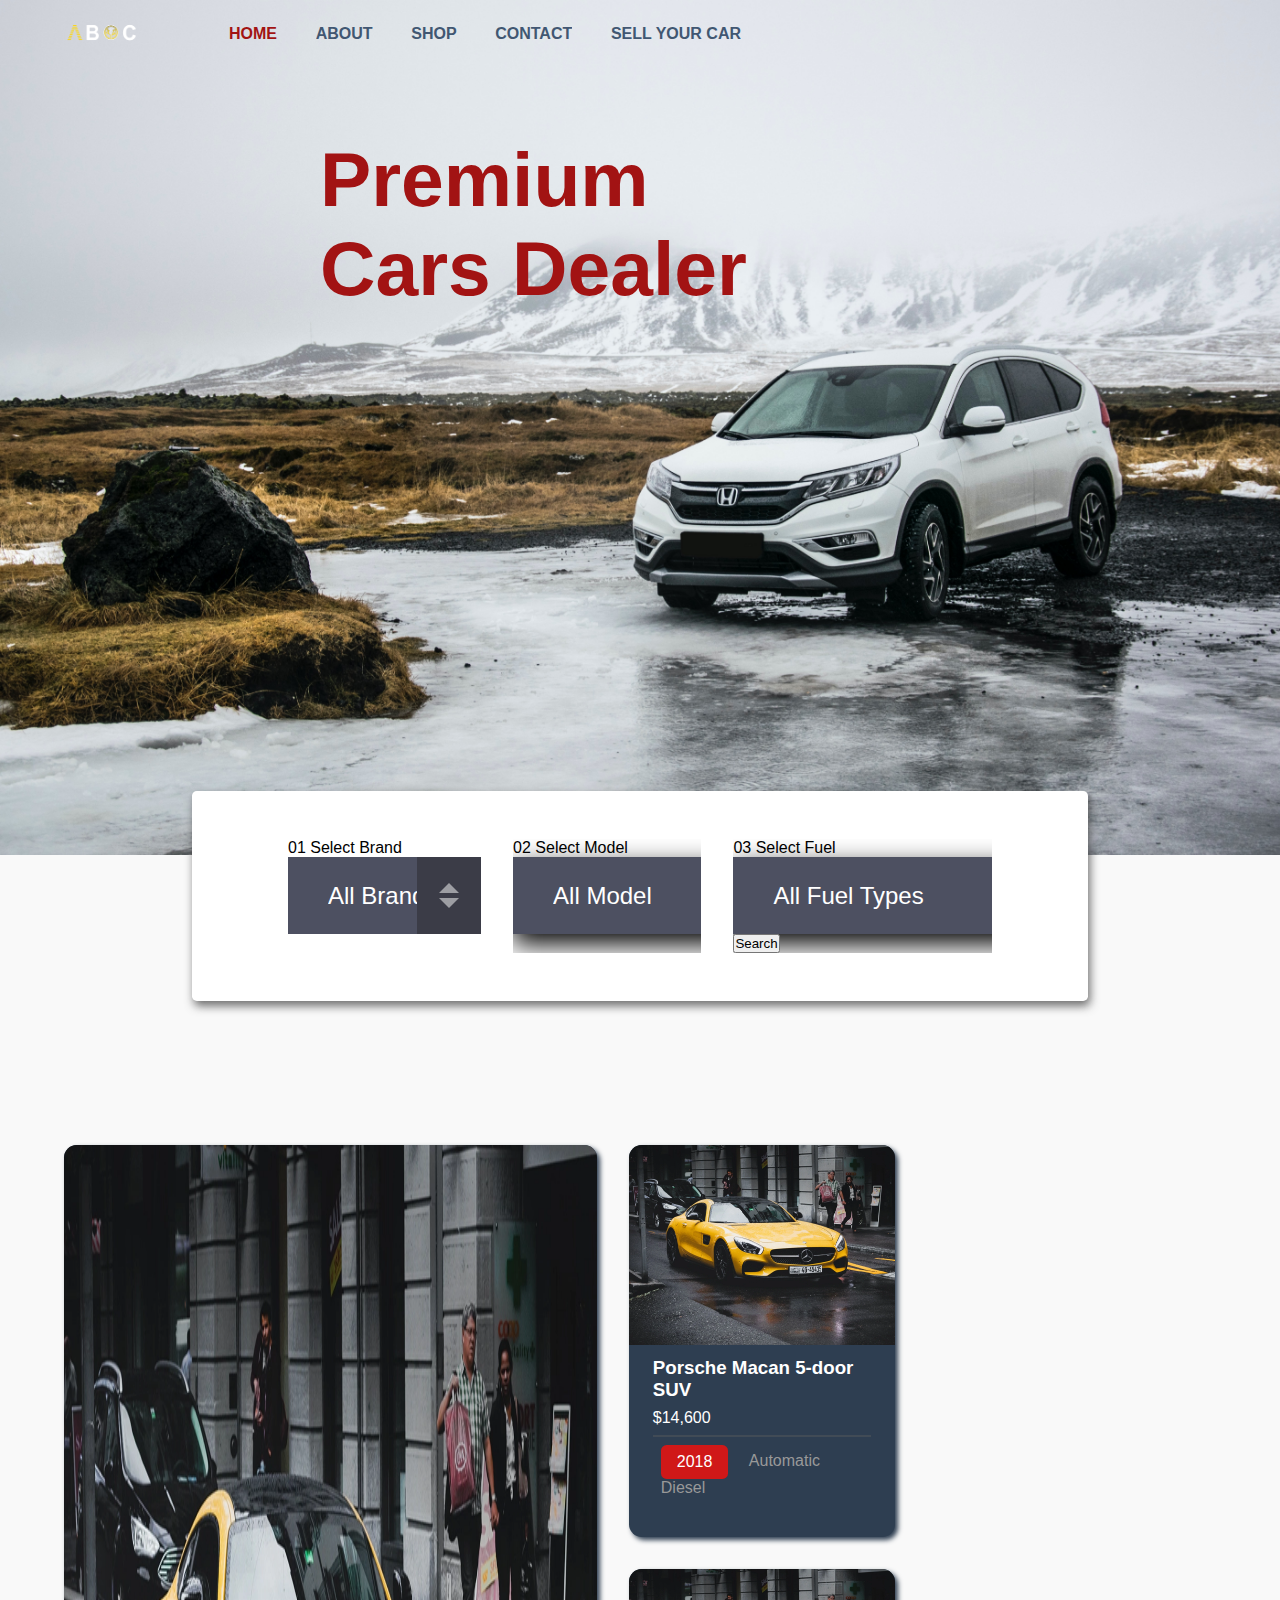
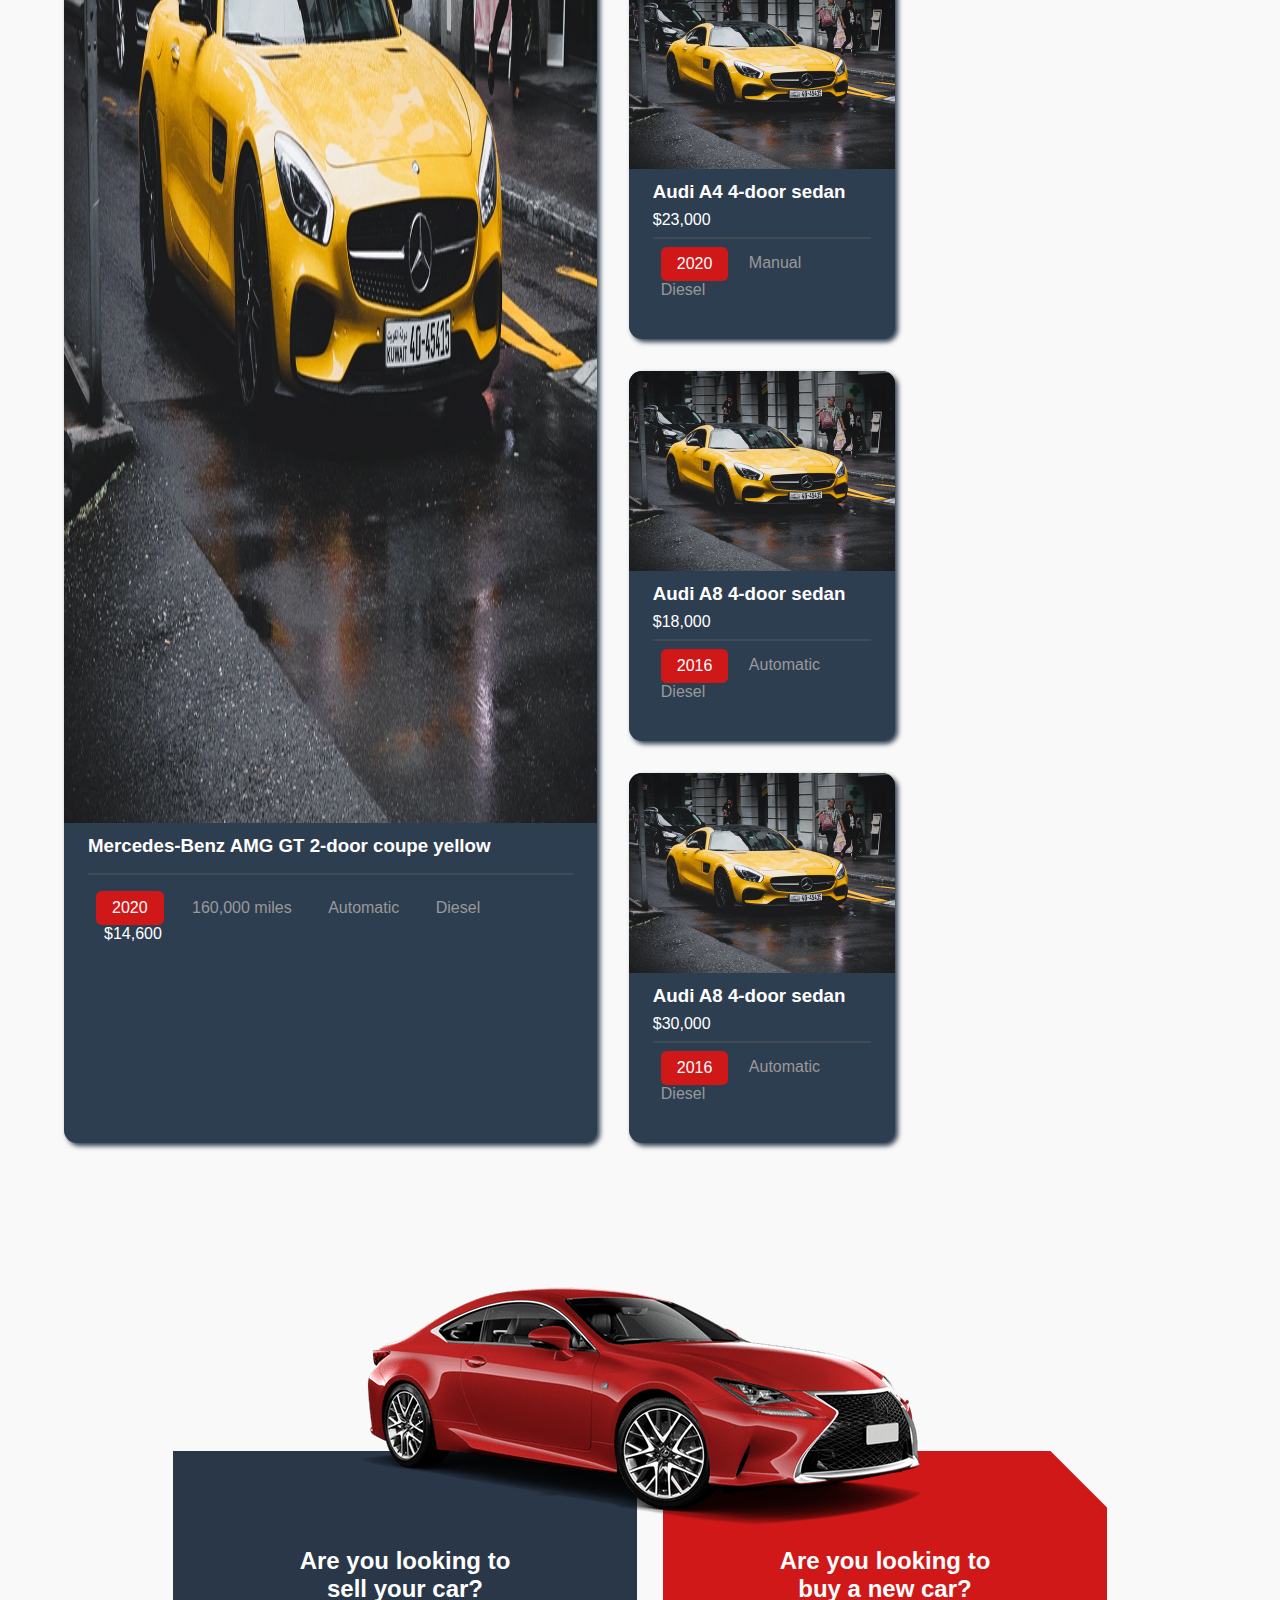
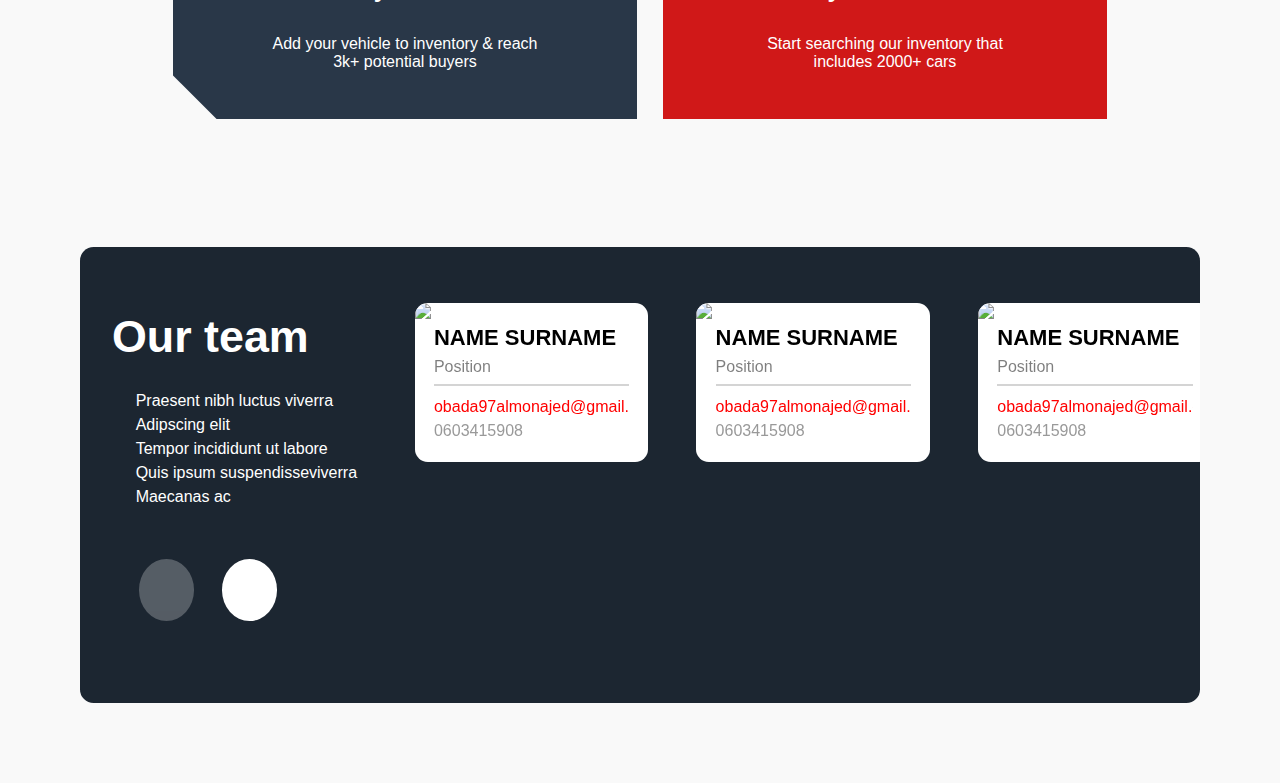
==== index.html @ b8ebd822 "Najbolji sam" ====
<!DOCTYPE html>
<html lang="en">
  <head>
    <meta charset="UTF-8" />
    <meta http-equiv="X-UA-Compatible" content="IE=edge" />
    <meta name="viewport" content="width=device-width, initial-scale=1.0" />
    <title>Car Shop</title>
    <link
      rel="shortcut icon"
      href="./assets/images/logo.ico"
      type="image/x-icon"
    />

    <link rel="stylesheet" href="./assets/css/main.css" />
    <link href="./assets/css/glider.min.css" rel="stylesheet" type="text/css" />
  </head>
  <body>
    <div class="navbar-include"></div>

    <section class="hero">
      <h1>
        Premium <br />
        Cars Dealer
      </h1>
    </section>

    <section class="buy-options">
      <div class="row">
        <div class="brand-selection">
          <p><span>01</span> Select Brand</p>
          <div class="juhu">
          <select>
            <option>All Brand</option>
            <option>BMW</option>
            <option>Mercedes</option>
            <option>Audi</option>
          </select>
          <span class="custom-arrow"></span>
        </div>
        </div>


        <div class="brand-selection">
          <p><span>02</span> Select Model</p>
          <select>
            <option>All Model</option>
            <option>Model1</option>
            <option>Model2</option>
            <option>Model3</option>
          </select>
        </div>
        <div class="brand-selection">
          <p><span>03</span> Select Fuel</p>
          <select>
            <option>All Fuel Types</option>
            <option>Petrol</option>
            <option>Diesel</option>
            <option>Electric</option>
            <option>Hybrid</option>
          </select>
          <button class="btn btn-primary">Search</button>
        </div>
      </div>
    </section>

    <section class="featured-cars">
      <div class="car-1">
        <img src="./assets/images/car-1.webp" alt="Car-1" />
        <div class="car-info">
          <h3>Mercedes-Benz AMG GT 2-door coupe yellow</h3>
          <hr />
          <div class="tags">
            <span class="year"> 2020 </span>
            <span class="mileage">160,000 miles</span>
            <span class="gearbox">Automatic</span>
            <span class="fuel">Diesel</span>
            <span class="price">$14,600</span>
          </div>
        </div>
      </div>

      <div class="col-2">
        <div class="car-2 car-box">
          <img src="./assets/images/car-1.webp" alt="Car-1" />
          <div class="car-info">
            <h3>Porsche Macan 5-door SUV</h3>
            <span class="price">$14,600</span>
            <hr />
            <div class="tags">
              <span class="year"> 2018 </span>
              <span class="gearbox">Automatic</span>
              <span class="fuel">Diesel</span>
            </div>
          </div>
        </div>
        <div class="car-3 car-box">
          <img src="./assets/images/car-1.webp" alt="Car-1" />
          <div class="car-info">
            <h3>Audi A4 4-door sedan</h3>
            <span class="price">$23,000</span>
            <hr />
            <div class="tags">
              <span class="year"> 2020 </span>
              <span class="gearbox">Manual</span>
              <span class="fuel">Diesel</span>
            </div>
          </div>
        </div>

        <div class="car-5 car-box">
          <img src="./assets/images/car-1.webp" alt="Car-1" />
          <div class="car-info">
            <h3>Audi A8 4-door sedan</h3>
            <span class="price">$18,000</span>
            <hr />
            <div class="tags">
              <span class="year"> 2016 </span>
              <span class="gearbox">Automatic</span>
              <span class="fuel">Diesel</span>
            </div>
          </div>
        </div>
        <div class="car-5 car-box">
          <img src="./assets/images/car-1.webp" alt="Car-1" />
          <div class="car-info">
            <h3>Audi A8 4-door sedan</h3>
            <span class="price">$30,000</span>
            <hr />
            <div class="tags">
              <span class="year"> 2016 </span>
              <span class="gearbox">Automatic</span>
              <span class="fuel">Diesel</span>
            </div>
          </div>
        </div>
      </div>
    </section>

    <section class="options">
      <div class="img-banner">
        <img
          src="./assets/images/car-banner-custom-top-image-min.png"
          alt="Car banner"
        />
      </div>
      <div class="row">
        <div class="sell-car">
          <h3>
            Are you looking to <br />
            sell your car?
          </h3>
          <p>Add your vehicle to inventory & reach 3k+ potential buyers</p>
        </div>
        <div class="buy-car">
          <h3>
            Are you looking to <br />
            buy a new car?
          </h3>
          <p>Start searching our inventory that includes 2000+ cars</p>
        </div>
      </div>
    </section>

    <section class="team">
      <div class="glider-contain multiple">
        <div class="team-text">
          <h2>Our team</h2>

          <ul>
            <li>Praesent nibh luctus viverra</li>
            <li>Adipscing elit</li>
            <li>Tempor incididunt ut labore</li>
            <li>Quis ipsum suspendisseviverra</li>
            <li>Maecanas ac</li>
          </ul>

          
          <button class="glider-prev">
          </button>

          <button class="glider-next">
            
          </button>

        </div>
        <div class="glider">
          <div class="p_content">
            <div>
              <img
                class="p_img"
                src="https://demo.vehica.com/wp-content/uploads/2020/10/p3-1-336x284.jpg"
              />
            </div>
            <div class="box">
              <i class="fas fa-phone-alt fa-2x"></i>
              <i class="fas fa-envelope fa-2x"></i>
              <p class="p_name">NAME SURNAME</p>
              <p class="p_p">Position</p>
              <hr />
              <p>
                <a class="p_email" href="mailto:obada97almonajed@gmail.com"
                  >obada97almonajed@gmail.com</a
                >
              </p>
              <p>
                <a class="p_phone" href="tel:0603415908">0603415908</a>
              </p>
            </div>
          </div>
          <div class="p_content">
            <div>
              <img
                class="p_img"
                src="https://demo.vehica.com/wp-content/uploads/2020/10/p3-1-336x284.jpg"
              />
            </div>
            <div class="box">
              <i class="fas fa-phone-alt fa-2x"></i>
              <i class="fas fa-envelope fa-2x"></i>
              <p class="p_name">NAME SURNAME</p>
              <p class="p_p">Position</p>
              <hr />
              <p>
                <a class="p_email" href="mailto:obada97almonajed@gmail.com"
                  >obada97almonajed@gmail.com</a
                >
              </p>
              <p>
                <a class="p_phone" href="tel:0603415908">0603415908</a>
              </p>
            </div>
          </div>
          <div class="p_content">
            <div>
              <img
                class="p_img"
                src="https://demo.vehica.com/wp-content/uploads/2020/10/p3-1-336x284.jpg"
              />
            </div>
            <div class="box">
              <i class="fas fa-phone-alt fa-2x"></i>
              <i class="fas fa-envelope fa-2x"></i>
              <p class="p_name">NAME SURNAME</p>
              <p class="p_p">Position</p>
              <hr />
              <p>
                <a class="p_email" href="mailto:obada97almonajed@gmail.com"
                  >obada97almonajed@gmail.com</a
                >
              </p>
              <p>
                <a class="p_phone" href="tel:0603415908">0603415908</a>
              </p>
            </div>
          </div>
          <div class="p_content">
            <div>
              <img
                class="p_img"
                src="https://demo.vehica.com/wp-content/uploads/2020/10/p3-1-336x284.jpg"
              />
            </div>
            <div class="box">
              <i class="fas fa-phone-alt fa-2x"></i>
              <i class="fas fa-envelope fa-2x"></i>
              <p class="p_name">NAME SURNAME</p>
              <p class="p_p">Position</p>
              <hr />
              <p>
                <a class="p_email" href="mailto:obada97almonajed@gmail.com"
                  >obada97almonajed@gmail.com</a
                >
              </p>
              <p>
                <a class="p_phone" href="tel:0603415908">0603415908</a>
              </p>
            </div>
          </div>
          <div class="p_content">
            <div>
              <img
                class="p_img"
                src="https://demo.vehica.com/wp-content/uploads/2020/10/p3-1-336x284.jpg"
              />
            </div>
            <div class="box">
              <i class="fas fa-phone-alt fa-2x"></i>
              <i class="fas fa-envelope fa-2x"></i>
              <p class="p_name">NAME SURNAME</p>
              <p class="p_p">Position</p>
              <hr />
              <p>
                <a class="p_email" href="mailto:obada97almonajed@gmail.com"
                  >obada97almonajed@gmail.com</a
                >
              </p>
              <p>
                <a class="p_phone" href="tel:0603415908">0603415908</a>
              </p>
            </div>
          </div>
          <div class="p_content">
            <div>
              <img
                class="p_img"
                src="https://demo.vehica.com/wp-content/uploads/2020/10/p3-1-336x284.jpg"
              />
            </div>
            <div class="box">
              <i class="fas fa-phone-alt fa-2x"></i>
              <i class="fas fa-envelope fa-2x"></i>
              <p class="p_name">NAME SURNAME</p>
              <p class="p_p">Position</p>
              <hr />
              <p>
                <a class="p_email" href="mailto:obada97almonajed@gmail.com"
                  >obada97almonajed@gmail.com</a
                >
              </p>
              <p>
                <a class="p_phone" href="tel:0603415908">0603415908</a>
              </p>
            </div>
          </div>
        </div>
      </div>
    </section>

    <div class="footer-include"></div>

    <script src="./assets/js/glider.min.js"></script>
    <script src="./assets/js/main.js"></script>
    <script src="./assets/js/drag.js"></script>

    <script
      src="https://kit.fontawesome.com/4dd2b4255f.js"
      crossorigin="anonymous"
    ></script>
  </body>
</html>
---- assets/css/main.css ----
@font-face {
  font-family: 'Merriweather';
  font-style: normal;
  font-weight: 400;
  font-display: swap;
  src: url(https://fonts.gstatic.com/s/merriweather/v22/u-440qyriQwlOrhSvowK_l5Oew.ttf) format('truetype');
}
@font-face {
  font-family: 'Montserrat';
  font-style: normal;
  font-weight: 400;
  font-display: swap;
  src: url(https://fonts.gstatic.com/s/montserrat/v15/JTUSjIg1_i6t8kCHKm45xW4.ttf) format('truetype');
}
@font-face {
  font-family: 'Oxygen';
  font-style: normal;
  font-weight: 400;
  font-display: swap;
  src: url(https://fonts.gstatic.com/s/oxygen/v10/2sDfZG1Wl4Lcnbu6iQ.ttf) format('truetype');
}
@font-face {
  font-family: 'Poppins';
  font-style: normal;
  font-weight: 400;
  font-display: swap;
  src: url(https://fonts.gstatic.com/s/poppins/v15/pxiEyp8kv8JHgFVrFJA.ttf) format('truetype');
}
@font-face {
  font-family: 'Raleway';
  font-style: normal;
  font-weight: 400;
  font-display: swap;
  src: url(https://fonts.gstatic.com/s/raleway/v19/1Ptxg8zYS_SKggPN4iEgvnHyvveLxVvaooCP.ttf) format('truetype');
}
@font-face {
  font-family: 'Ubuntu';
  font-style: normal;
  font-weight: 400;
  font-display: swap;
  src: url(https://fonts.gstatic.com/s/ubuntu/v15/4iCs6KVjbNBYlgo6eA.ttf) format('truetype');
}
* {
  padding: 0;
  margin: 0;
  overflow-x: hidden;
}
*:focus {
  outline: none;
}
body {
  background-color: #f9f9f9;
  font-family: "Ubuntu", sans-serif;
}
/* NAVBAR */
.navbar {
  padding: 1em 5%;
  position: absolute;
  display: flex;
  width: 100%;
  align-items: center;
}
.navbar .logo img {
  width: 75px;
}
.navbar .navbar_left {
  margin-left: 10vh;
  display: flex;
  justify-content: space-between;
  width: 40%;
  z-index: 9;
}
.navbar .navbar_left li {
  list-style-type: none;
}
.navbar .navbar_left li a {
  color: #415772;
  text-decoration: none;
  font-weight: bold;
  font-size: 16px;
  text-transform: uppercase;
}
.navbar .navbar_left li a:hover {
  color: #253241;
}
.navbar .navbar_left li a.active {
  color: #a21313;
}
/* HERO SECTION */
.hero {
  height: 95vh;
  background-image: url("../images/hero.jpg");
  background-size: cover;
  background-repeat: no-repeat;
  background-attachment: fixed;
  background-position: center;
}
.hero h1 {
  font-size: clamp(14px, 5em, 6vw);
  position: absolute;
  margin-left: auto;
  margin-right: auto;
  left: 25%;
  top: 15%;
  color: #a21313;
}
/* Car Search */
.buy-options {
  background-color: white;
  margin: -5% 15% 10% 15%;
  padding: 3em 5em;
  border-radius: 0.3rem;
  display: flex;
  -webkit-box-shadow: 2px 5px 10px 0px rgba(63, 63, 63, 0.75);
  -moz-box-shadow: 2px 5px 10px 0px rgba(63, 63, 63, 0.75);
  box-shadow: 2px 5px 10px 0px rgba(63, 63, 63, 0.75);
}
.row {
  width: 100%;
  display: flex;
}
select {
  box-shadow: 0 10px 25px #000000;
  font-size: 1.5rem;
  padding: 1em 5em 1em 1.5em;
  background: #4d5061;
  color: white;
  border: 0;
}
.brand-selection {
  position: relative;
  margin: 0 1em;
}
.custom-arrow {
  position: absolute;
  top: 0;
  right: 0;
  display: block;
  background: #3b3c47;
  height: 100%;
  width: 4rem;
  pointer-events: none;
}
.custom-arrow::before,
.custom-arrow::after {
  content: '';
  position: absolute;
  width: 0;
  height: 0;
  left: 50%;
  transform: translate(-50%, -50%);
}
.custom-arrow::before {
  border-left: 0.65em solid transparent;
  border-right: 0.65em solid transparent;
  border-bottom: 0.65em solid rgba(255, 255, 255, 0.5);
  top: 40%;
}
.custom-arrow::after {
  border-left: 0.65em solid transparent;
  border-right: 0.65em solid transparent;
  border-top: 0.65em solid rgba(255, 255, 255, 0.5);
  top: 60%;
}
.juhu {
  position: relative;
}
/* 
.buy-options {
  background-color: @third_color;
  margin: -5% 15% 10% 15%;
  padding: 3em 5em;
  border-radius: 0.3rem;
  display: flex;
  -webkit-box-shadow: 2px 5px 10px 0px rgba(63, 63, 63, 0.75);
  -moz-box-shadow: 2px 5px 10px 0px rgba(63, 63, 63, 0.75);
  box-shadow: 2px 5px 10px 0px rgba(63, 63, 63, 0.75);

  .row {
    width: 100%;
    display: flex;

    .brand-selection {
      margin: 0 1em;
      p {
        color: @secondary_color;
        font-size: clamp(14px, 22px, 2em);

        span {
          color: lighten(@secondary_color, 40%);
        }
      }

      select {
        padding: 0.8em;
        color: @secondary_color;
        border-radius: 0.3rem;
        background-color: darken(@third_color, 5%);
        line-height: 1.5;
        font-size: 18px;
        cursor: pointer;
        padding-right: 1.75rem;
        vertical-align: middle;

        &:hover {
          -webkit-box-shadow: 2px 5px 10px 0px rgba(151, 151, 151, 0.75);
          -moz-box-shadow: 2px 5px 10px 0px rgba(151, 151, 151, 0.75);
          box-shadow: 2px 5px 10px 0px rgba(151, 151, 151, 0.75);
          background-color: @third_color;
        }

        &:focus {
          border-color: lighten(@primary_color, 20%);
          outline: 0;
        }

        option {
          text-transform: uppercase;
        }
      }
      .btn-primary {
        margin-left: 0.5em;
        text-transform: uppercase;
        color: @third_color;
        background-color: @primary_color;
        padding: 1em 2em;
        border-radius: 0.25rem;
        text-align: center;
        vertical-align: middle;
        border: 1px solid transparent;
        line-height: 1.5;
      }
    }
  }
}
 */
/* FEATURED CARD */
.featured-cars {
  display: flex;
  flex-wrap: wrap;
  padding: 0 3em;
}
.featured-cars .car-1 {
  width: 45%;
  background-color: #2e3e51;
  border-radius: 0.8rem;
  margin: 1em;
  -webkit-box-shadow: 3px 3px 5px 0px #2e3e51;
  -moz-box-shadow: 3px 3px 5px 0px #2e3e51;
  box-shadow: 3px 3px 5px 0px #2e3e51;
}
.featured-cars .car-1 img {
  height: 80%;
  width: 100%;
}
.featured-cars .car-1 .car-info {
  color: white;
  padding: 0.5em 1.5em;
}
.featured-cars .car-1 .car-info h3 {
  margin-bottom: 1rem;
}
.featured-cars .car-1 .car-info hr {
  border: 1px solid #5f5f5f;
  opacity: 0.4;
  margin-bottom: 1rem;
}
.featured-cars .car-1 .car-info .tags {
  margin-top: 0.5rem;
  overflow: hidden;
}
.featured-cars .car-1 .car-info .tags span {
  margin: 0 0.5em;
  padding: 2em 0.5em;
  color: #999999;
}
.featured-cars .car-1 .car-info .tags .year,
.featured-cars .car-1 .car-info .tags .price {
  color: white;
}
.featured-cars .car-1 .car-info .tags .year {
  background-color: #d01818;
  padding: 0.5em 1em;
  display: inline-block;
  vertical-align: middle;
  border-radius: 0.35rem;
}
.featured-cars .col-2 {
  display: flex;
  flex-wrap: wrap;
  width: 50%;
}
.featured-cars .col-2 .car-box {
  -webkit-box-shadow: 3px 3px 5px 0px #2e3e51;
  -moz-box-shadow: 3px 3px 5px 0px #2e3e51;
  box-shadow: 3px 3px 5px 0px #2e3e51;
  width: 45%;
  margin: 1em;
  background-color: #2e3e51;
  border-radius: 0.8rem;
}
.featured-cars .col-2 .car-box img {
  height: 200px;
  width: 100%;
}
.featured-cars .col-2 .car-box .car-info {
  color: white;
  padding: 0.5em 1.5em;
}
.featured-cars .col-2 .car-box .car-info h3 {
  margin-bottom: 0.5rem;
}
.featured-cars .col-2 .car-box .car-info hr {
  border: 1px solid #5f5f5f;
  opacity: 0.4;
  margin: 0.5rem 0 0.5rem 0;
}
.featured-cars .col-2 .car-box .car-info .tags {
  margin-top: 0.5rem;
  overflow: hidden;
  padding-bottom: 2em;
}
.featured-cars .col-2 .car-box .car-info .tags span {
  margin: 0 0.5em;
  padding: 2em 0em;
  color: #999999;
}
.featured-cars .col-2 .car-box .car-info .tags .year,
.featured-cars .col-2 .car-box .car-info .tags .price {
  color: white;
}
.featured-cars .col-2 .car-box .car-info .tags .year {
  background-color: #d01818;
  padding: 0.5em 1em;
  display: inline-block;
  vertical-align: middle;
  border-radius: 0.35rem;
}
/* Two Options */
.options {
  padding: 0 10em;
  margin-top: 10%;
  margin-bottom: 10%;
}
.options .img-banner {
  text-align: center;
}
.options .row {
  position: relative;
  z-index: -1;
  margin-top: -5em;
  display: flex;
  color: white;
  text-align: center;
}
.options .row .sell-car {
  padding: 10% 10% 5% 10%;
  background-color: #293748;
  margin: 0 0.8em;
}
.options .row .sell-car:after {
  content: "";
  position: absolute;
  bottom: 0;
  left: 0;
  transform: rotate(45deg);
  background-color: #000;
  /* to see where it is */
  box-shadow: 0 0 0 40px #f9f9f9;
}
.options .row .sell-car h3 {
  font-size: 24px;
  margin-bottom: 2rem;
}
.options .row .sell-car p {
  width: 100%;
}
.options .row .buy-car {
  position: relative;
  padding: 10% 10% 5% 10%;
  background-color: #d01818;
  margin: 0 0.8em;
}
.options .row .buy-car:after {
  content: "";
  position: absolute;
  top: 0;
  right: 0;
  transform: rotate(45deg);
  background-color: #000;
  /* to see where it is */
  box-shadow: 0 0 0 40px #f9f9f9;
}
.options .row .buy-car h3 {
  font-size: 24px;
  margin-bottom: 2rem;
}
.options .row .buy-car p {
  width: 100%;
}
/* TEAM */
.team {
  margin: 5em;
  border-radius: 0.85rem;
}
.team .glider-contain {
  background-color: #1c2631;
  display: flex;
  justify-content: space-around;
  align-items: stretch;
  padding: 2em;
}
.team .glider-contain .team-text {
  color: white;
  width: 50%;
  margin-top: 2em;
}
.team .glider-contain .team-text h2 {
  font-size: clamp(20px, 2.8em, 4em);
  margin-bottom: 0.6em;
}
.team .glider-contain .team-text ul li {
  font-size: clamp(14px, 16px, 2em);
  line-height: 1.5em;
}
.team .glider-contain .team-text ul li:before {
  content: "\f058";
  font-weight: 900;
  font-family: "font awesome 5 free";
  padding-right: 0.7em;
  font-size: 16px;
  color: #d01818;
}
.team .glider-contain .team-text button {
  margin: 50px;
}
.team .glider-contain .team-text .glider-prev {
  background-color: white;
  border-radius: 50%;
  font-size: 20px;
  padding: 0.8em;
  position: relative;
  top: 0;
  right: 0;
}
.team .glider-contain .team-text .glider-prev::before {
  display: inline-block;
  font-style: normal;
  font-variant: normal;
  text-rendering: auto;
  -webkit-font-smoothing: antialiased;
  font-family: "Font Awesome 5 Free";
  font-weight: 900;
  content: "\f053";
  font-size: 1.5em;
}
.team .glider-contain .team-text .glider-next {
  background-color: white;
  border-radius: 50%;
  font-size: 20px;
  padding: 0.8em;
  position: relative;
  margin-left: -2.5em;
  top: 0;
  left: 0;
}
.team .glider-contain .team-text .glider-next::before {
  display: inline-block;
  font-style: normal;
  font-variant: normal;
  text-rendering: auto;
  -webkit-font-smoothing: antialiased;
  font-family: "Font Awesome 5 Free";
  font-weight: 900;
  content: "\f054";
  font-size: 1.5em;
}
.team .glider-contain .glider .p_content {
  background: white !important;
  display: block;
  margin: 1.5em;
  border-radius: 0.8em;
  padding-bottom: 1.2em;
}
.team .glider-contain .glider .p_content .box {
  position: relative;
  padding: 0 1.2em;
}
.team .glider-contain .glider .p_content .box .p_img {
  border-radius: 0.8em 0.8em 0 0;
}
.team .glider-contain .glider .p_content .box .fas {
  background-color: #d01818;
  color: white;
  padding: 0.2em;
  border-radius: 0.2em;
  position: absolute;
  top: -1.6em;
  left: 0.5em;
}
.team .glider-contain .glider .p_content .box .fa-envelope {
  left: 2em;
}
.team .glider-contain .glider .p_content .box .p_name {
  font-size: clamp(16px, 22px, 1.6em);
  font-weight: 700;
  line-height: 29px;
  margin-bottom: 0.25em;
}
.team .glider-contain .glider .p_content .box .p_p {
  opacity: 0.5;
  font-size: clamp(12px, 16px, 1.3em);
  font-weight: 500;
}
.team .glider-contain .glider .p_content .box hr {
  background: #ecf0f3;
  margin: 0.55em 0;
  border: 0.5px solid #969696;
  opacity: 0.4;
}
.team .glider-contain .glider .p_content .box .p_email {
  font-size: clamp(12px, 16px, 1.5em);
  line-height: 24px;
  color: red;
  text-decoration: none;
}
.team .glider-contain .glider .p_content .box .p_phone {
  font-size: clamp(12px, 16px, 1.5em);
  line-height: 24px;
  color: gray;
  text-decoration: none;
  opacity: 0.8;
}
/* FOOTER */
.footer footer {
  background-color: #d9d9d9;
  width: 100%;
  margin: auto;
  overflow: hidden;
  position: relative;
  bottom: 0px;
}
.footer footer .row {
  display: flex;
  padding: 2.5em 5em;
}
.footer footer .row .col-4 {
  width: 33%;
}
.footer footer .row .col-4 a {
  text-decoration: none;
  margin: 0 0.8em;
}
.footer footer .row .col-4 a i {
  color: #4a6482;
}
.footer footer .row .col-4 h3 {
  text-transform: uppercase;
  color: #4a6482;
  margin-bottom: 0.8em;
}
.footer footer .row .col-4 ul li {
  margin: 0.5em 0;
}
.footer footer .row .col-4 ul li a {
  color: #4a6482;
}
.footer footer .row .col-4 ul li a span i {
  font-size: 12px;
  color: #4a6482;
}
/* ABOUT US */
.about-container {
  margin: 10vh 5vw;
}
.about-container h2 {
  margin-bottom: 1.5rem;
  font-size: clamp(22px, 58px, 5em);
  color: #253241;
}
.about-container .about-content {
  display: flex;
  align-items: stretch;
}
.about-container .about-content > * {
  width: 100%;
}
.about-container .about-content .about-text {
  padding-right: 5em;
  font-size: clamp(14px, 16px, 1.5em);
  line-height: 27px;
}
.about-container .about-content .about-text .spec {
  margin: 1.2em 0;
  font-size: clamp(16px, 18px, 1.7em);
  border-left: 5px solid #d01818;
  padding-left: 1em;
  width: 75%;
}
.about-container .about-content .about-img {
  height: 100%;
  border-radius: 1.25em;
}
/* PROM */
.prom {
  margin: 5vh 10vw;
  display: flex;
  justify-content: space-between;
}
.prom div {
  background-color: #ced8e3;
  padding: 3em 4em;
  text-align: center;
}
.prom div h4 {
  font-size: clamp(14px, 16px, 1.5em);
  font-weight: 500;
}
.prom div p {
  font-size: clamp(16px, 18px, 1.5em);
  font-weight: bold;
  margin-top: 1em;
}
/* CONTACT */
.contact-info {
  margin: 10vh 10vw;
  display: flex;
  justify-content: space-around;
}
.contact-info > * {
  width: 100%;
}
.contact-info div {
  background-color: #ced8e3;
  padding: 1.2em 3em;
  text-align: center;
  margin: 0.5em;
  border-radius: 0.5em;
}
.contact-info div:not(.icon) {
  -webkit-box-shadow: 3px 4px 7px 0px rgba(0, 0, 0, 0.75);
  -moz-box-shadow: 3px 4px 7px 0px rgba(0, 0, 0, 0.75);
  box-shadow: 3px 4px 7px 0px rgba(0, 0, 0, 0.75);
}
.contact-info div.icon {
  color: #a21313;
}
.contact-info div h4 {
  font-size: clamp(14px, 16px, 1.5em);
  font-weight: 500;
}
.contact-info div p {
  font-size: clamp(12px, 14px, 1.2em);
  font-weight: bold;
  margin-top: 1em;
  line-height: 30px;
}
.contact-info div p a {
  text-decoration: none;
  color: black;
}
.contact-form {
  margin: 10vh 10vw;
  display: flex;
  justify-content: space-between;
}
.contact-form > * {
  width: 100%;
}
.contact-form iframe {
  width: 80%;
  height: 90%;
}
.contact-form .form-container h3 {
  font-size: clamp(16px, 36px, 1.7em);
}
.contact-form .form-container h3 span {
  color: #d01818;
}
.contact-form .form-container form input[type="text"],
.contact-form .form-container form input[type="email"],
.contact-form .form-container form textarea {
  width: 80%;
  margin: 1em;
  padding: 0.85em;
  border-radius: 0.35em;
  outline: none;
  border: none;
  -webkit-box-shadow: 1.5px 2px 7px 0px rgba(0, 0, 0, 0.3);
  -moz-box-shadow: 1.5px 2px 7px 0px rgba(0, 0, 0, 0.3);
  box-shadow: 1.5px 2px 7px 0px rgba(0, 0, 0, 0.3);
}
.contact-form .form-container form textarea {
  resize: none;
}
/* SHOP */
/* FILTERS */
.filters {
  margin: 10vh 0vw;
  padding: 1em 10vw;
  background-color: #f2f2f2;
}
.filters .filter-btn {
  margin-left: 0.5em;
  text-transform: uppercase;
  color: white;
  background-color: #253241;
  padding: 1em 2em;
  border-radius: 0.25rem;
  text-align: center;
  vertical-align: middle;
  border: 1px solid transparent;
  line-height: 1.5;
  cursor: pointer;
  display: inline-block;
  text-decoration: none;
  position: relative;
}
.filters .filter-btn i {
  float: right;
  position: absolute;
  right: 0.5em;
}
.filters .filter-btn .show-form {
  background-color: red;
}
.filters .filter-btn:hover {
  box-shadow: 0 4px 4px 0 rgba(0, 0, 0, 0.24), 0 8px 10px 0 rgba(0, 0, 0, 0.19);
}
.filters form {
  max-height: 0;
  overflow: hidden;
  transition: max-height 0.2s ease-out, margin-top 0.2s ease;
  display: grid;
  grid-template-columns: repeat(4, 1fr);
  grid-row-gap: 2em;
  justify-content: space-around;
}
.filters form div {
  width: 100%;
}
.filters form div input,
.filters form div select {
  border-radius: 0.35em;
  padding: 1em 0.5em;
  width: 80%;
}
.filters form div input {
  border: none;
  outline: none;
  width: 40%;
  display: inline-block;
}
/* SHOP CONTENT */
.shop-content {
  display: grid;
  grid-template-columns: repeat(4, auto);
  column-gap: 1em;
  row-gap: 1em;
  padding: 0 2em;
  padding-bottom: 2em;
}
.shop-content .car-box {
  -webkit-box-shadow: 3px 3px 5px 0px #2e3e51;
  -moz-box-shadow: 3px 3px 5px 0px #2e3e51;
  box-shadow: 3px 3px 5px 0px #2e3e51;
  background-color: #2e3e51;
  border-radius: 0.8rem;
}
.shop-content .car-box img {
  height: 200px;
  width: 100%;
}
.shop-content .car-box .car-info {
  color: white;
  padding: 0.5em 1.5em;
}
.shop-content .car-box .car-info h3 {
  margin-bottom: 0.5rem;
}
.shop-content .car-box .car-info hr {
  border: 1px solid #5f5f5f;
  opacity: 0.4;
  margin: 0.5rem 0 0.5rem 0;
}
.shop-content .car-box .car-info .tags {
  margin-top: 0.5rem;
  overflow: hidden;
  padding-bottom: 2em;
}
.shop-content .car-box .car-info .tags span {
  margin: 0 0.5em;
  padding: 2em 0em;
  color: #999999;
}
.shop-content .car-box .car-info .tags .year,
.shop-content .car-box .car-info .tags .price {
  color: white;
}
.shop-content .car-box .car-info .tags .year {
  background-color: #d01818;
  padding: 0.5em 1em;
  display: inline-block;
  vertical-align: middle;
  border-radius: 0.35rem;
}
---- assets/css/glider.min.css ----
.glider,.glider-contain{margin:0 auto;position:relative}.glider,.glider-track{transform:translateZ(0)}.glider-dot,.glider-next,.glider-prev{border:0;padding:0;user-select:none;outline:0}.glider-contain{width:100%}.glider{overflow-y:hidden;-webkit-overflow-scrolling:touch;-ms-overflow-style:none}.glider-track{width:100%;margin:0;padding:0;display:flex;z-index:1}.glider.draggable{user-select:none;cursor:-webkit-grab;cursor:grab}.glider.draggable .glider-slide img{user-select:none;pointer-events:none}.glider.drag{cursor:-webkit-grabbing;cursor:grabbing}.glider-slide{user-select:none;justify-content:center;align-content:center;width:100%;min-width:150px}.glider-slide img{max-width:100%}.glider::-webkit-scrollbar{opacity:0;height:0}.glider-next,.glider-prev{position:absolute;background:0 0;z-index:2;font-size:40px;text-decoration:none;left:-23px;top:30%;cursor:pointer;color:#666;opacity:1;line-height:1;transition:opacity .5s cubic-bezier(.17,.67,.83,.67),color .5s cubic-bezier(.17,.67,.83,.67)}.glider-next:focus,.glider-next:hover,.glider-prev:focus,.glider-prev:hover{color:#ccc}.glider-next{right:-23px;left:auto}.glider-next.disabled,.glider-prev.disabled{opacity:.25;color:#666;cursor:default}.glider-hide{opacity:0}.glider-dots{user-select:none;display:flex;flex-wrap:wrap;justify-content:center;margin:0 auto;padding:0}.glider-dot{display:block;cursor:pointer;color:#ccc;border-radius:999px;background:#ccc;width:12px;height:12px;margin:7px}.glider-dot:focus,.glider-dot:hover{background:#ddd}.glider-dot.active{background:#a89cc8}@media(max-width:36em){.glider::-webkit-scrollbar{opacity:1;-webkit-appearance:none;width:7px;height:3px}.glider::-webkit-scrollbar-thumb{opacity:1;border-radius:99px;background-color:rgba(156,156,156,.25);-webkit-box-shadow:0 0 1px rgba(255,255,255,.25);box-shadow:0 0 1px rgba(255,255,255,.25)}}
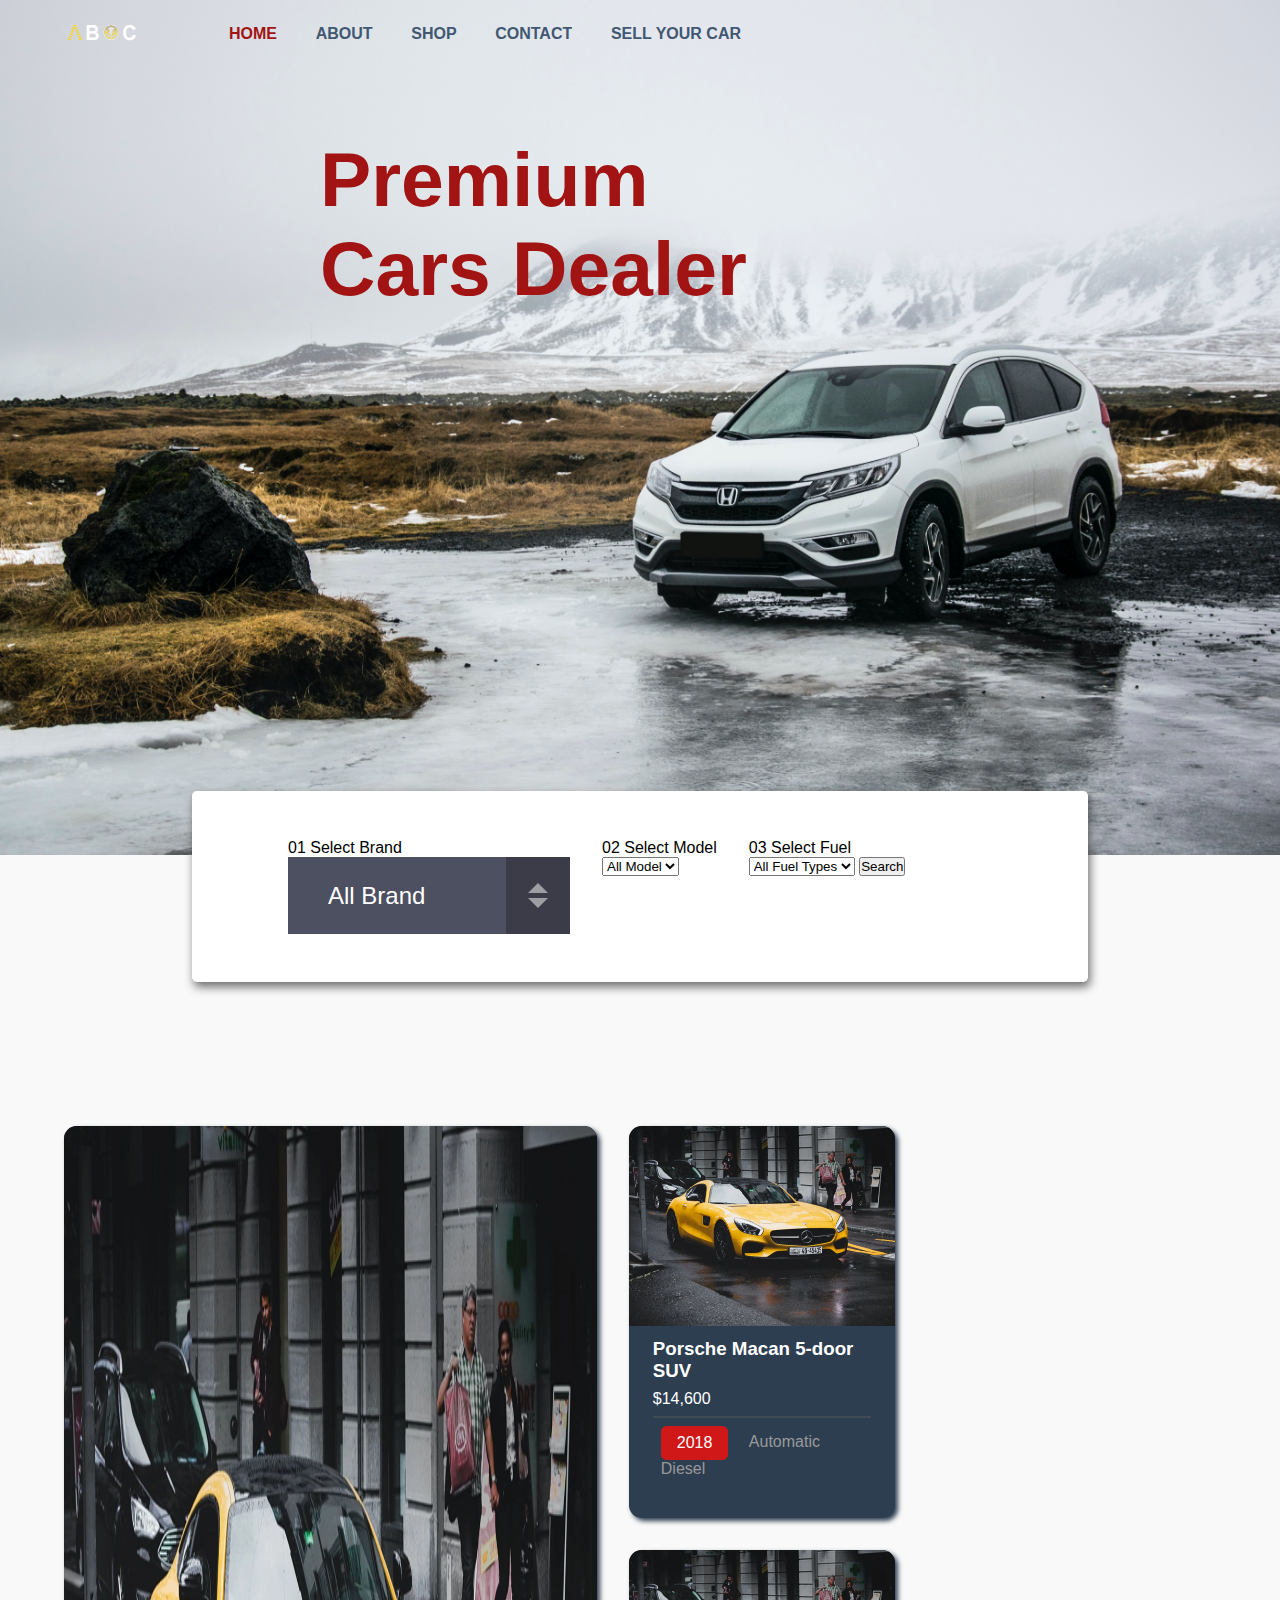
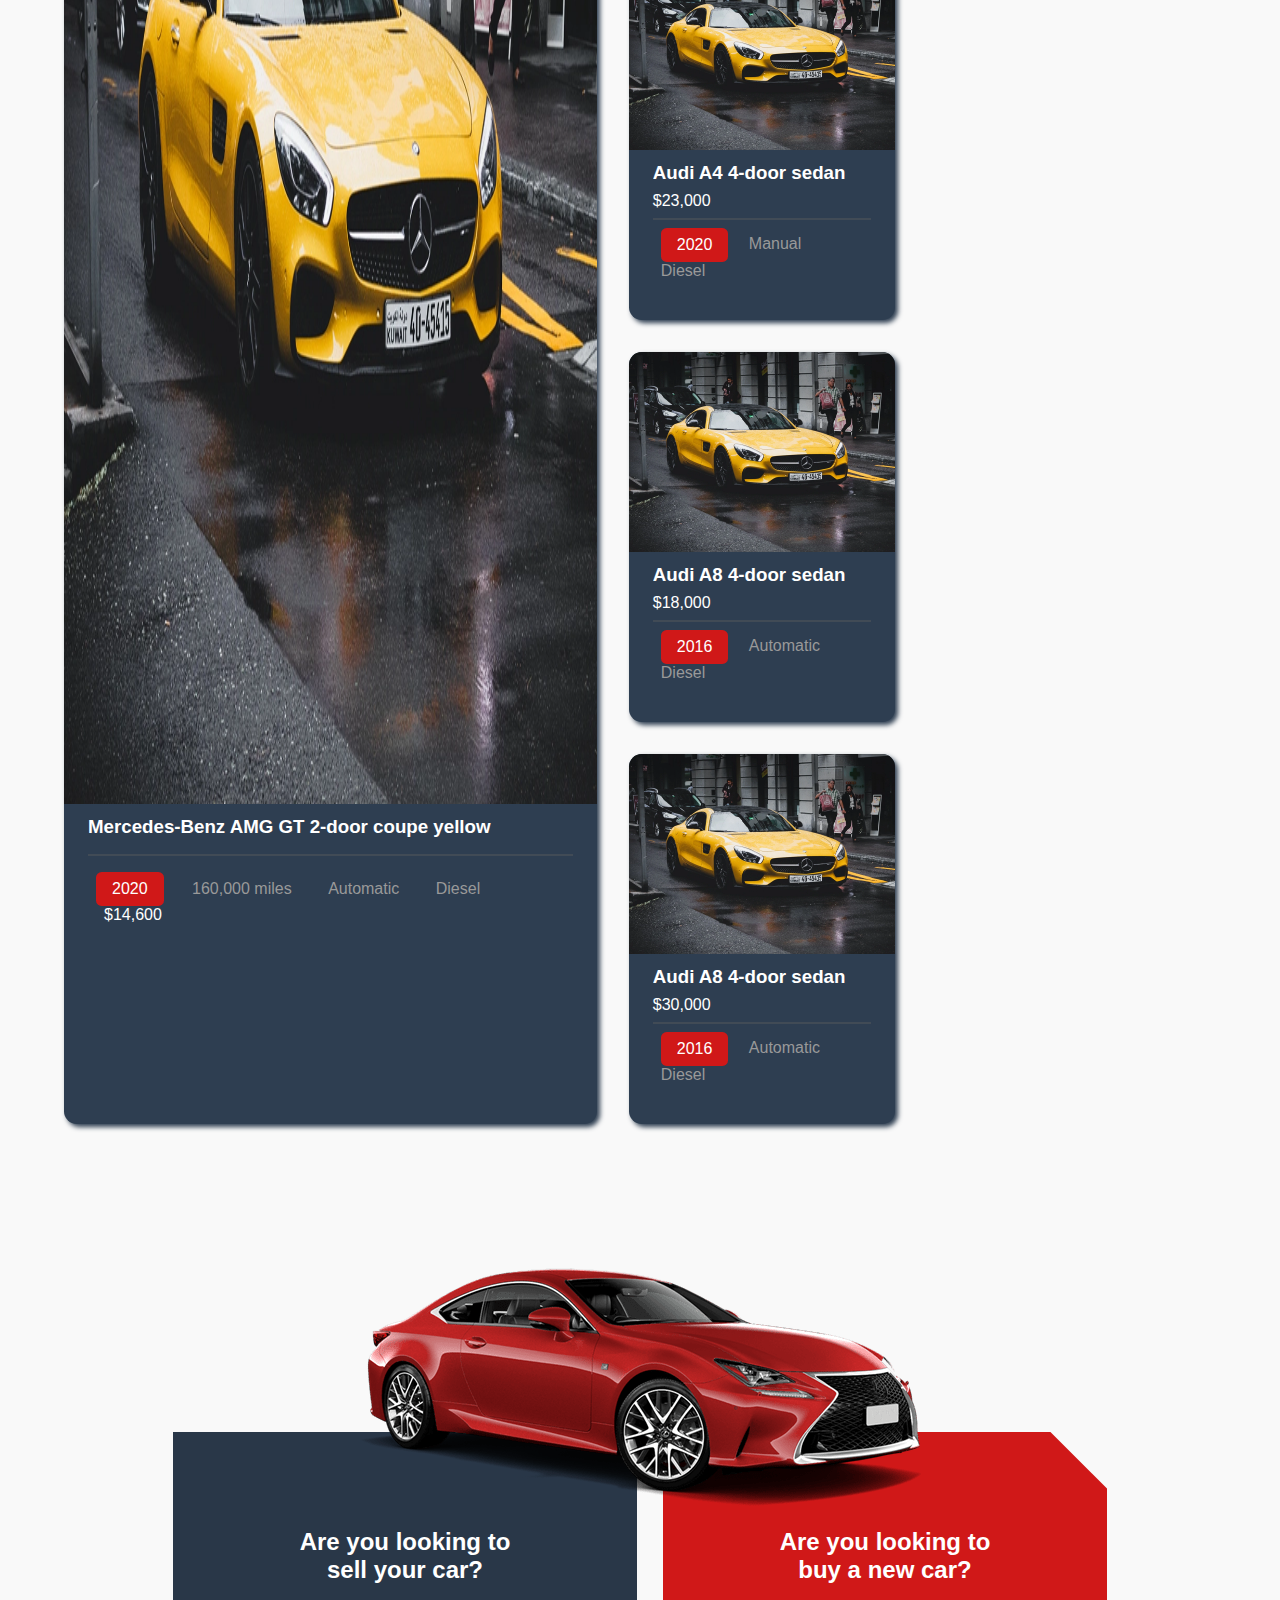
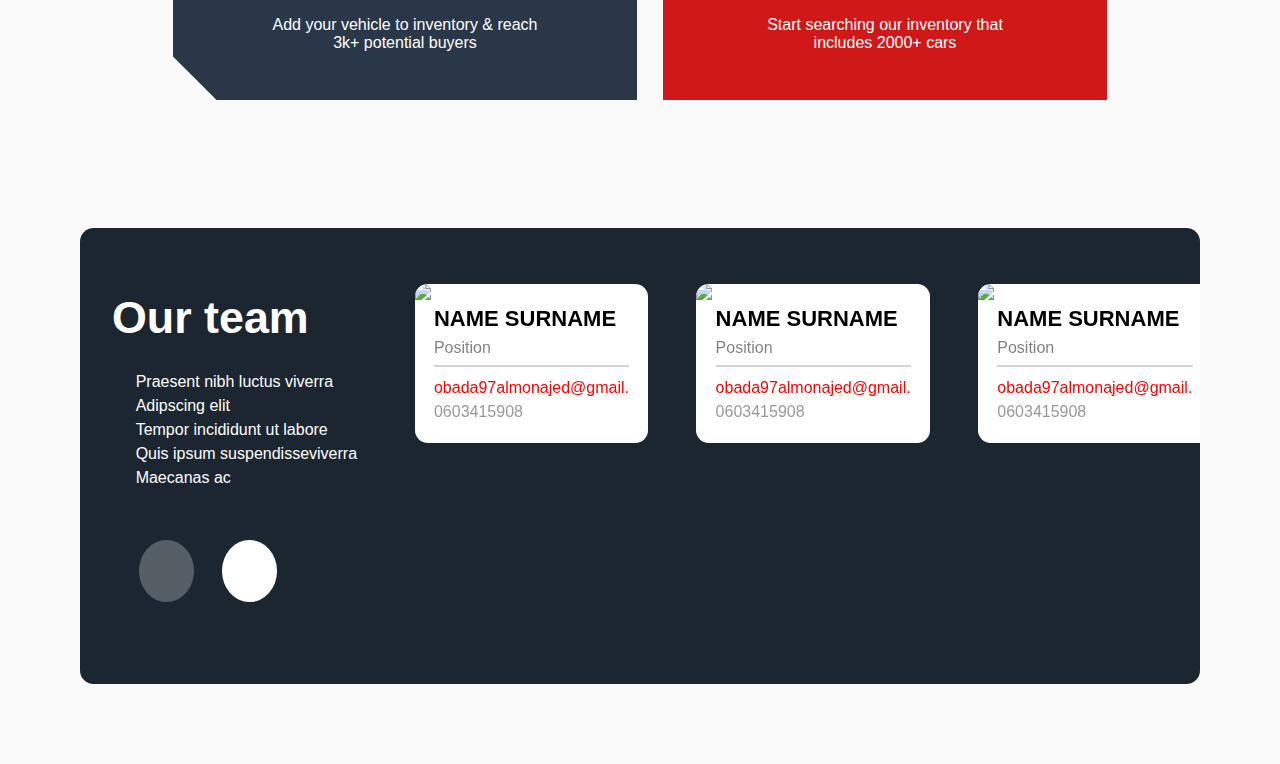
==== commit 71b656b5: "Better less" ====
--- a/index.html
+++ b/index.html
@@ -28,17 +28,16 @@
       <div class="row">
         <div class="brand-selection">
           <p><span>01</span> Select Brand</p>
-          <div class="juhu">
-          <select>
-            <option>All Brand</option>
-            <option>BMW</option>
-            <option>Mercedes</option>
-            <option>Audi</option>
-          </select>
-          <span class="custom-arrow"></span>
-        </div>
-        </div>
-
+          <div class="select-custom">
+            <select>
+              <option>All Brand</option>
+              <option>BMW</option>
+              <option>Mercedes</option>
+              <option>Audi</option>
+            </select>
+            <span class="custom-arrow"></span>
+          </div>
+        </div>
 
         <div class="brand-selection">
           <p><span>02</span> Select Model</p>
@@ -174,14 +173,9 @@
             <li>Maecanas ac</li>
           </ul>
 
-          
-          <button class="glider-prev">
-          </button>
-
-          <button class="glider-next">
-            
-          </button>
-
+          <button class="glider-prev"></button>
+
+          <button class="glider-next"></button>
         </div>
         <div class="glider">
           <div class="p_content">
--- a/assets/css/main.css
+++ b/assets/css/main.css
@@ -85,6 +85,45 @@
 }
 .navbar .navbar_left li a.active {
   color: #a21313;
+}
+/* FOOTER */
+.footer footer {
+  background-color: #d9d9d9;
+  width: 100%;
+  margin: auto;
+  overflow: hidden;
+  position: relative;
+  bottom: 0px;
+}
+.footer footer .row {
+  display: flex;
+  padding: 2.5em 5em;
+}
+.footer footer .row .col-4 {
+  width: 33%;
+}
+.footer footer .row .col-4 .social-media-icons a {
+  text-decoration: none;
+  margin: 0 0.8em;
+}
+.footer footer .row .col-4 .social-media-icons a i {
+  color: #4a6482;
+}
+.footer footer .row .col-4 h3 {
+  text-transform: uppercase;
+  color: #4a6482;
+  margin-bottom: 0.8em;
+}
+.footer footer .row .col-4 ul li {
+  margin: 0.5em 0;
+}
+.footer footer .row .col-4 ul li a {
+  color: #4a6482;
+  text-decoration: none;
+}
+.footer footer .row .col-4 ul li a span i {
+  font-size: 12px;
+  color: #4a6482;
 }
 /* HERO SECTION */
 .hero {
@@ -119,7 +158,14 @@
   width: 100%;
   display: flex;
 }
-select {
+.row .brand-selection {
+  position: relative;
+  margin: 0 1em;
+}
+.row .brand-selection .select-custom {
+  position: relative;
+}
+.row .brand-selection .select-custom select {
   box-shadow: 0 10px 25px #000000;
   font-size: 1.5rem;
   padding: 1em 5em 1em 1.5em;
@@ -127,11 +173,7 @@
   color: white;
   border: 0;
 }
-.brand-selection {
-  position: relative;
-  margin: 0 1em;
-}
-.custom-arrow {
+.row .brand-selection .select-custom .custom-arrow {
   position: absolute;
   top: 0;
   right: 0;
@@ -141,99 +183,27 @@
   width: 4rem;
   pointer-events: none;
 }
-.custom-arrow::before,
-.custom-arrow::after {
-  content: '';
+.row .brand-selection .select-custom .custom-arrow::before,
+.row .brand-selection .select-custom .custom-arrow::after {
+  content: "";
   position: absolute;
   width: 0;
   height: 0;
   left: 50%;
   transform: translate(-50%, -50%);
 }
-.custom-arrow::before {
+.row .brand-selection .select-custom .custom-arrow::before {
   border-left: 0.65em solid transparent;
   border-right: 0.65em solid transparent;
   border-bottom: 0.65em solid rgba(255, 255, 255, 0.5);
   top: 40%;
 }
-.custom-arrow::after {
+.row .brand-selection .select-custom .custom-arrow::after {
   border-left: 0.65em solid transparent;
   border-right: 0.65em solid transparent;
   border-top: 0.65em solid rgba(255, 255, 255, 0.5);
   top: 60%;
 }
-.juhu {
-  position: relative;
-}
-/* 
-.buy-options {
-  background-color: @third_color;
-  margin: -5% 15% 10% 15%;
-  padding: 3em 5em;
-  border-radius: 0.3rem;
-  display: flex;
-  -webkit-box-shadow: 2px 5px 10px 0px rgba(63, 63, 63, 0.75);
-  -moz-box-shadow: 2px 5px 10px 0px rgba(63, 63, 63, 0.75);
-  box-shadow: 2px 5px 10px 0px rgba(63, 63, 63, 0.75);
-
-  .row {
-    width: 100%;
-    display: flex;
-
-    .brand-selection {
-      margin: 0 1em;
-      p {
-        color: @secondary_color;
-        font-size: clamp(14px, 22px, 2em);
-
-        span {
-          color: lighten(@secondary_color, 40%);
-        }
-      }
-
-      select {
-        padding: 0.8em;
-        color: @secondary_color;
-        border-radius: 0.3rem;
-        background-color: darken(@third_color, 5%);
-        line-height: 1.5;
-        font-size: 18px;
-        cursor: pointer;
-        padding-right: 1.75rem;
-        vertical-align: middle;
-
-        &:hover {
-          -webkit-box-shadow: 2px 5px 10px 0px rgba(151, 151, 151, 0.75);
-          -moz-box-shadow: 2px 5px 10px 0px rgba(151, 151, 151, 0.75);
-          box-shadow: 2px 5px 10px 0px rgba(151, 151, 151, 0.75);
-          background-color: @third_color;
-        }
-
-        &:focus {
-          border-color: lighten(@primary_color, 20%);
-          outline: 0;
-        }
-
-        option {
-          text-transform: uppercase;
-        }
-      }
-      .btn-primary {
-        margin-left: 0.5em;
-        text-transform: uppercase;
-        color: @third_color;
-        background-color: @primary_color;
-        padding: 1em 2em;
-        border-radius: 0.25rem;
-        text-align: center;
-        vertical-align: middle;
-        border: 1px solid transparent;
-        line-height: 1.5;
-      }
-    }
-  }
-}
- */
 /* FEATURED CARD */
 .featured-cars {
   display: flex;
@@ -531,44 +501,6 @@
   text-decoration: none;
   opacity: 0.8;
 }
-/* FOOTER */
-.footer footer {
-  background-color: #d9d9d9;
-  width: 100%;
-  margin: auto;
-  overflow: hidden;
-  position: relative;
-  bottom: 0px;
-}
-.footer footer .row {
-  display: flex;
-  padding: 2.5em 5em;
-}
-.footer footer .row .col-4 {
-  width: 33%;
-}
-.footer footer .row .col-4 a {
-  text-decoration: none;
-  margin: 0 0.8em;
-}
-.footer footer .row .col-4 a i {
-  color: #4a6482;
-}
-.footer footer .row .col-4 h3 {
-  text-transform: uppercase;
-  color: #4a6482;
-  margin-bottom: 0.8em;
-}
-.footer footer .row .col-4 ul li {
-  margin: 0.5em 0;
-}
-.footer footer .row .col-4 ul li a {
-  color: #4a6482;
-}
-.footer footer .row .col-4 ul li a span i {
-  font-size: 12px;
-  color: #4a6482;
-}
 /* ABOUT US */
 .about-container {
   margin: 10vh 5vw;
@@ -659,6 +591,7 @@
   text-decoration: none;
   color: black;
 }
+/* CONTACT FORM */
 .contact-form {
   margin: 10vh 10vw;
   display: flex;
@@ -760,6 +693,9 @@
   padding: 0 2em;
   padding-bottom: 2em;
 }
+.shop-content a {
+  text-decoration: none;
+}
 .shop-content .car-box {
   -webkit-box-shadow: 3px 3px 5px 0px #2e3e51;
   -moz-box-shadow: 3px 3px 5px 0px #2e3e51;
@@ -804,3 +740,250 @@
   vertical-align: middle;
   border-radius: 0.35rem;
 }
+/* SELL CAR */
+.submit-car {
+  margin: 10vh 0vw;
+  padding: 1em 10vw;
+  background-color: #f2f2f2;
+}
+.submit-car p {
+  margin-top: 1.5em;
+}
+.submit-car .details {
+  margin-top: 1.5em;
+  display: grid;
+  grid-template-columns: repeat(2, 1fr);
+  gap: 1.5em;
+}
+.submit-car .details input[type="file"] {
+  display: none;
+}
+.submit-car .details .car-image-label {
+  color: white;
+  background-color: #f5af09;
+  font-size: 20px;
+  cursor: pointer;
+  width: 150px;
+  display: block;
+  padding: 1em 1.5em;
+}
+.submit-car .details .sell-form {
+  width: 50%;
+  position: relative;
+  height: 50px;
+  overflow: hidden;
+}
+.submit-car .details .sell-form input {
+  width: 100%;
+  height: 100%;
+  color: #595f6e;
+  padding-top: 20px;
+  border: none;
+  outline: none;
+}
+.submit-car .details .sell-form label {
+  position: absolute;
+  bottom: 0px;
+  left: 0%;
+  width: 100%;
+  height: 100%;
+  pointer-events: none;
+  border-bottom: 1px solid black;
+}
+.submit-car .details .sell-form label::after {
+  content: "";
+  position: absolute;
+  left: 0px;
+  bottom: -1px;
+  height: 100%;
+  width: 100%;
+  border-bottom: 3px solid #5fa8d3;
+  transform: translateX(-100%);
+  transition: transform all 0.3s ease;
+}
+.submit-car .details .sell-form label .content-name {
+  position: absolute;
+  bottom: 5px;
+  left: 0px;
+  transition: all 0.3s ease;
+}
+.submit-car .details .sell-form input:focus + .label-name .content-name,
+.submit-car .details .sell-form input:valid + .label-name .content-name {
+  transform: translateY(-150%);
+  font-size: 14px;
+  color: #5fa8d3;
+}
+.submit-car .details .sell-form input:focus + .label-name::after,
+.submit-car .details .sell-form input:valid + .label-name::after {
+  transform: translateX(0%);
+}
+/* SINGLE PAGE */
+.car-details {
+  margin: 10vh 0vw;
+  padding: 1em 5vw;
+  overflow-x: hidden;
+  display: grid;
+  grid-template-columns: 60% 40%;
+  gap: 2em;
+  /* SIDEBAR */
+}
+.car-details .car-images-carousel {
+  position: relative;
+  /* Add a pointer when hovering over the thumbnail images */
+  /* Next & previous buttons */
+  /* Position the "next button" to the right */
+}
+.car-details .car-images-carousel .mySlides {
+  display: none;
+  /* Number text (1/3 etc) */
+}
+.car-details .car-images-carousel .mySlides img {
+  border-radius: 10px;
+  height: 450px;
+}
+.car-details .car-images-carousel .mySlides .numbertext {
+  color: red;
+  font-size: 12px;
+  padding: 8px 12px;
+  position: absolute;
+  top: 0;
+}
+.car-details .car-images-carousel .cursor {
+  cursor: pointer;
+}
+.car-details .car-images-carousel .prev,
+.car-details .car-images-carousel .next {
+  cursor: pointer;
+  position: absolute;
+  top: 40%;
+  width: auto;
+  padding: 16px;
+  margin-top: -50px;
+  color: white;
+  font-weight: bold;
+  font-size: 20px;
+  border-radius: 0 3px 3px 0;
+  user-select: none;
+  -webkit-user-select: none;
+  /* On hover, add a black background color with a little bit see-through */
+}
+.car-details .car-images-carousel .prev:hover,
+.car-details .car-images-carousel .next:hover,
+.car-details .car-images-carousel .prev:hover,
+.car-details .car-images-carousel .next:hover {
+  background-color: rgba(0, 0, 0, 0.8);
+}
+.car-details .car-images-carousel .next {
+  right: 0;
+  border-radius: 3px 0 0 3px;
+}
+.car-details .car-images-carousel .row {
+  margin: 1em 0em;
+  display: grid;
+  grid-template-columns: repeat(6, 1fr);
+  gap: 0.5em;
+  /* Six columns side by side */
+  /* Add a transparency effect for thumnbail images */
+}
+.car-details .car-images-carousel .row .column {
+  float: left;
+  width: 100%;
+}
+.car-details .car-images-carousel .row .column img {
+  border-radius: 0.35em;
+}
+.car-details .car-images-carousel .row .demo {
+  opacity: 0.6;
+  height: 125px;
+}
+.car-details .car-images-carousel .row .active,
+.car-details .car-images-carousel .row .demo:hover {
+  opacity: 1;
+}
+.car-details .car-description {
+  margin-top: 2.5em;
+}
+.car-details .car-description h3 {
+  font-size: clamp(20px, 1.8em, 2.8em);
+  margin-bottom: 1em;
+}
+.car-details .car-description p {
+  line-height: 1.5em;
+  word-spacing: 0.3em;
+  color: #4d4d4d;
+}
+.car-details .car-description p#more {
+  display: none;
+}
+.car-details .car-description button {
+  padding: 1em 1.2em;
+  background-color: #d01818;
+  color: white;
+  outline: none;
+  border: none;
+  border-radius: 0.35em;
+  cursor: pointer;
+}
+.car-details .car-features {
+  margin-top: 2em;
+}
+.car-details .car-features h3 {
+  font-size: clamp(20px, 1.8em, 2.8em);
+  margin-bottom: 0.7em;
+}
+.car-details .car-features .features {
+  display: grid;
+  grid-template-columns: repeat(3, 1fr);
+}
+.car-details .car-features .features div {
+  margin: 0.8em 0;
+}
+.car-details .car-features .features div i {
+  margin: 0 0.25em;
+  font-size: 10px;
+  color: #d01818;
+}
+.car-details .car-main-detail {
+  position: absolute;
+  right: 5vw;
+}
+.car-details .car-main-detail .title h1 {
+  color: #253241;
+  font-weight: 400;
+  padding-bottom: 0.8em;
+}
+.car-details .car-main-detail .car-data span {
+  font-size: clamp(16px, 18px, 1.7em);
+  color: #666666;
+  opacity: 0.7;
+}
+.car-details .car-main-detail .car-data span i {
+  margin: 0 0.25em;
+  font-size: 9px;
+  color: #d01818;
+  vertical-align: middle;
+}
+.car-details .car-main-detail hr {
+  margin: 0.5em 0;
+  border: 1px solid #b3b3b3;
+  opacity: 0.7;
+}
+.car-details .car-main-detail .price {
+  color: #d01818;
+  font-size: clamp(24px, 2.2em, 3em);
+  font-weight: 900;
+}
+.car-details .car-main-detail .details {
+  margin-top: 1em;
+  border-radius: 0.85em;
+  background-color: #dee5ec;
+  padding: 1.5em 2.5em;
+  display: grid;
+  grid-template-columns: repeat(2, 1fr);
+}
+.car-details .car-main-detail .details div {
+  margin: 0.5em 0;
+}
+.car-details .car-main-detail .details div .detail-name {
+  font-weight: 600;
+}
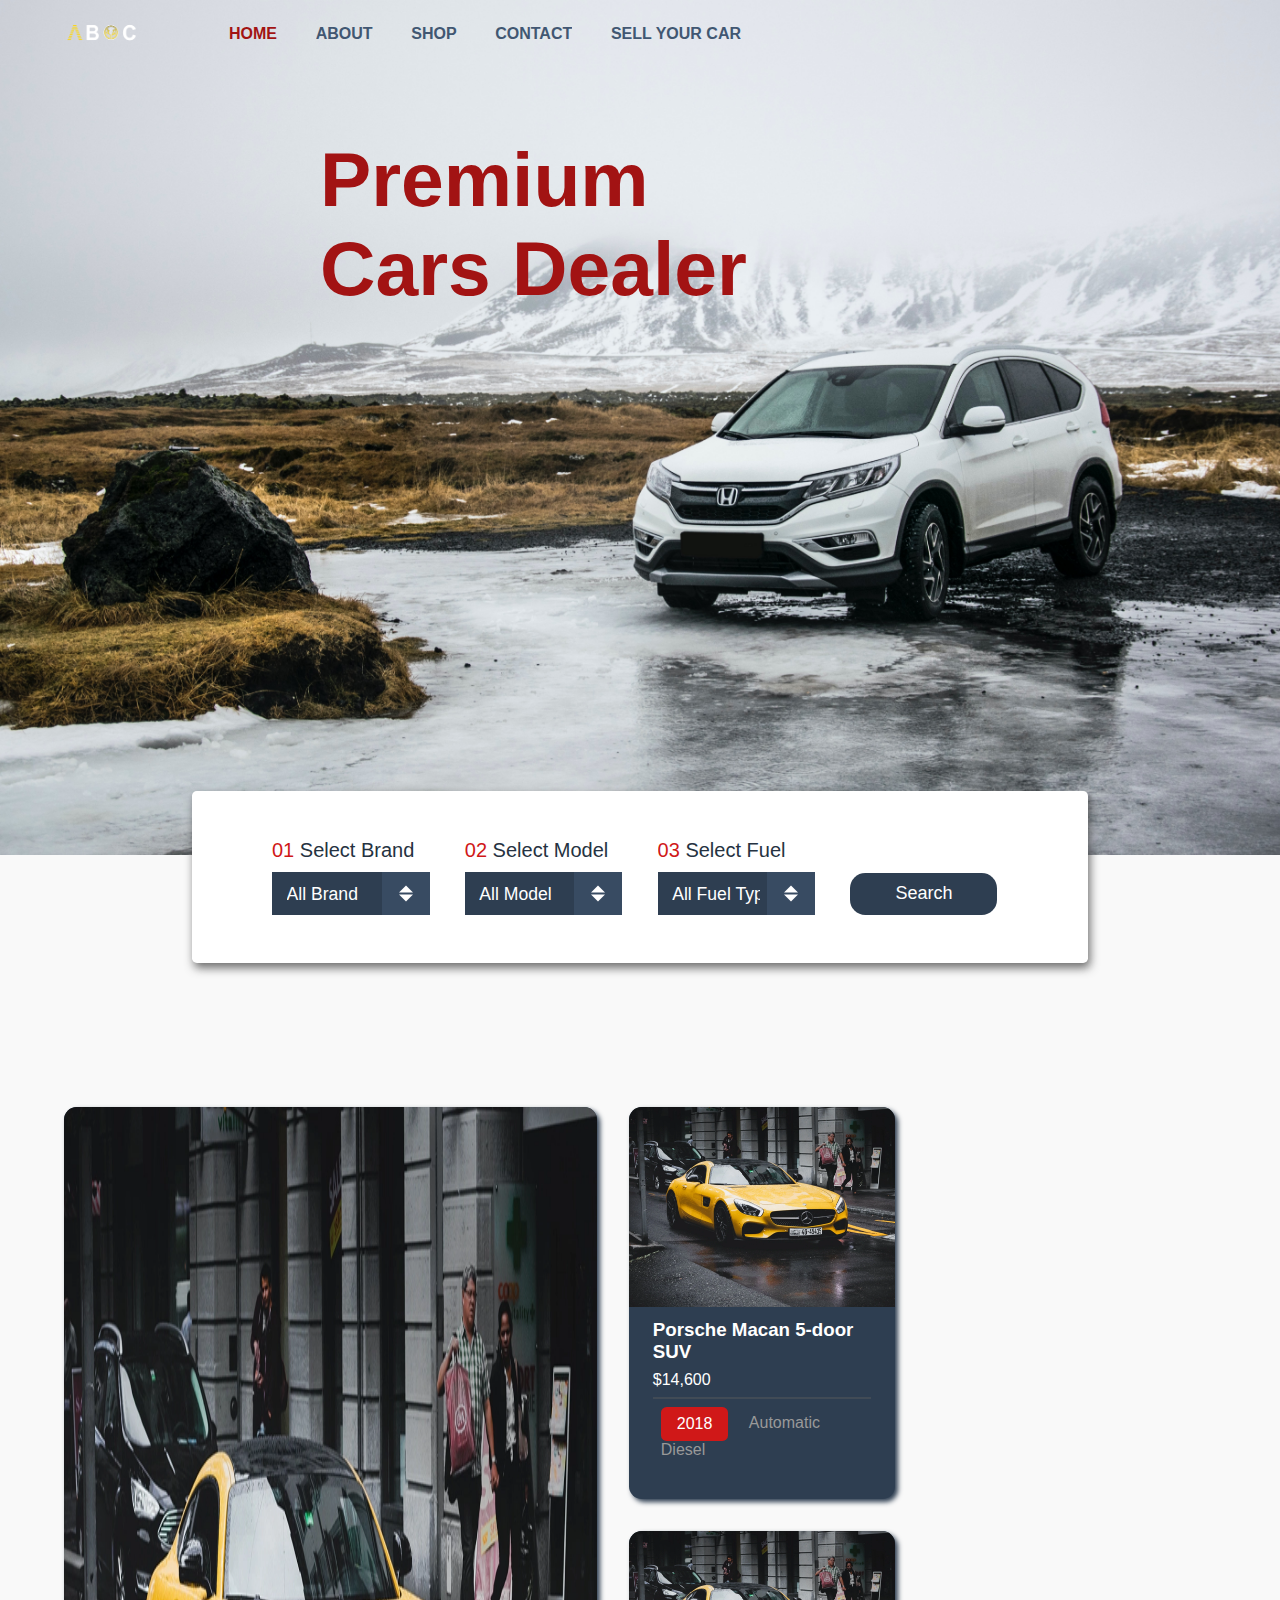
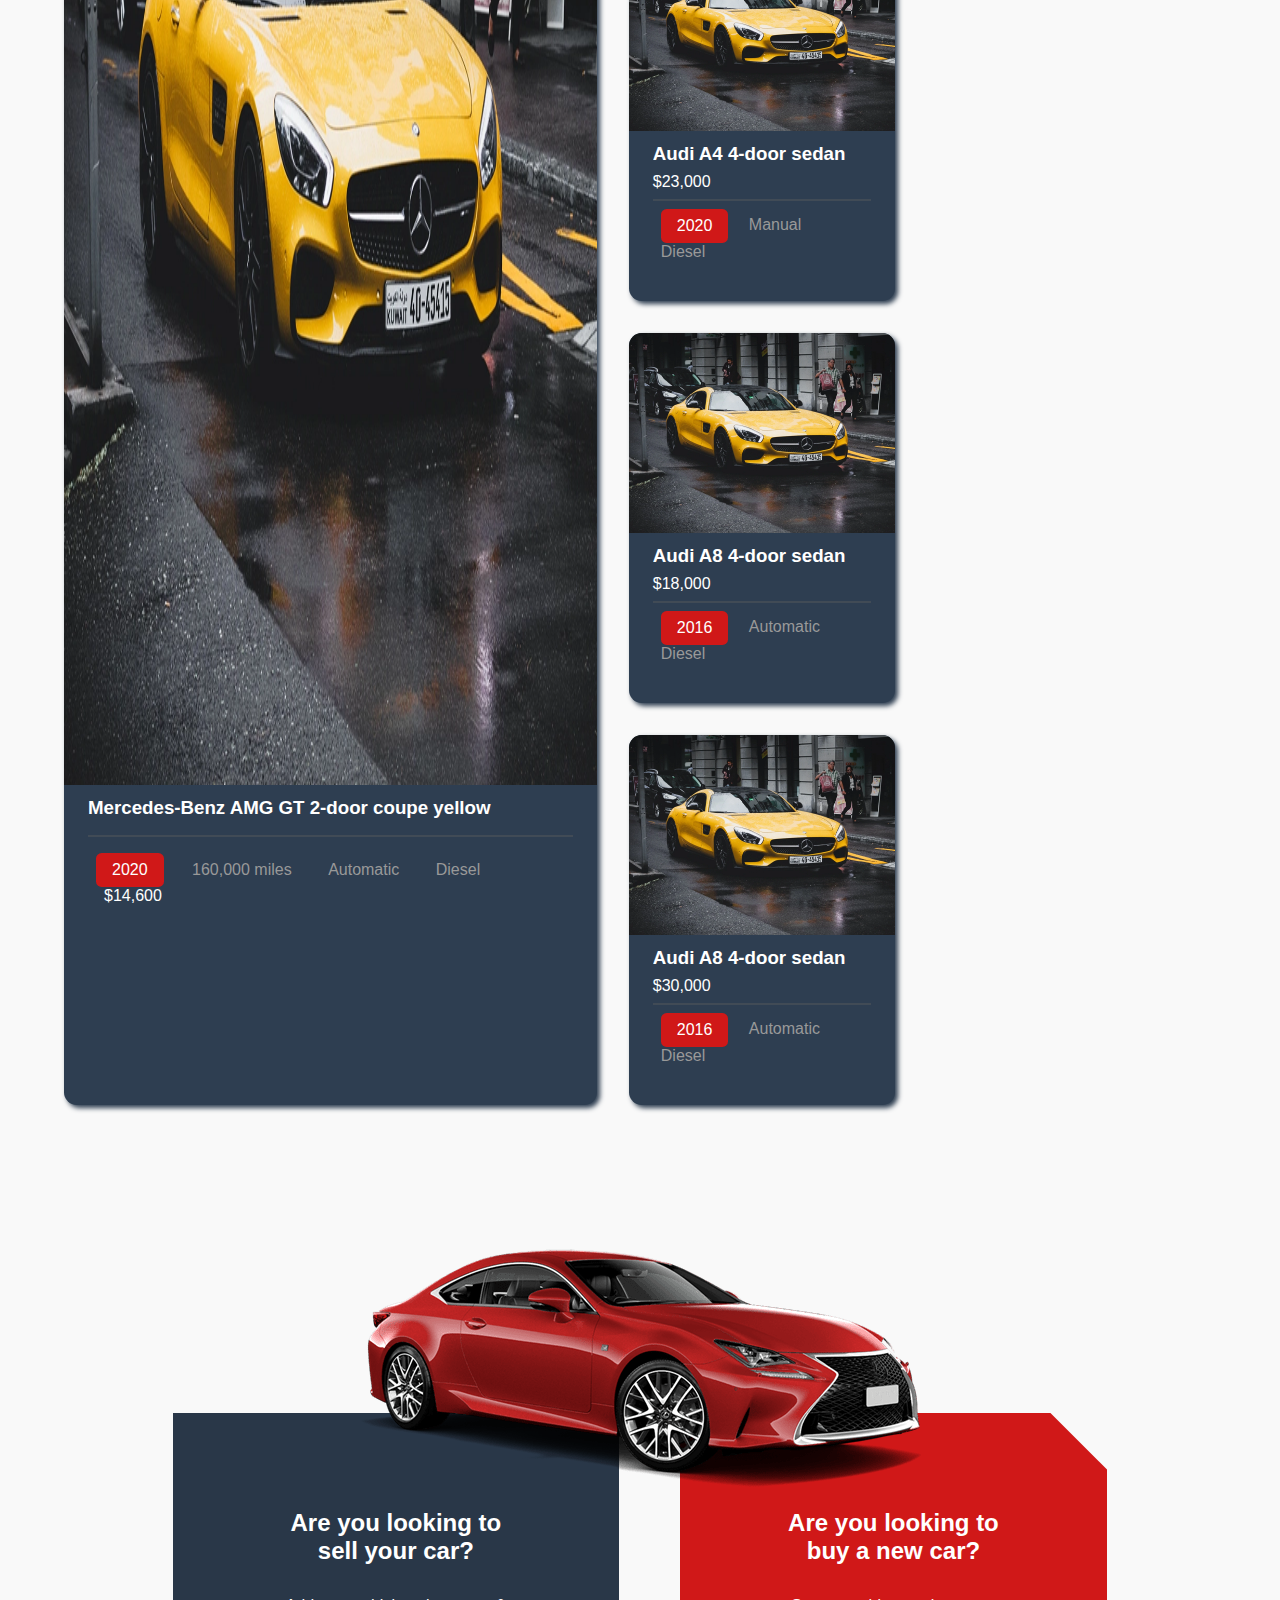
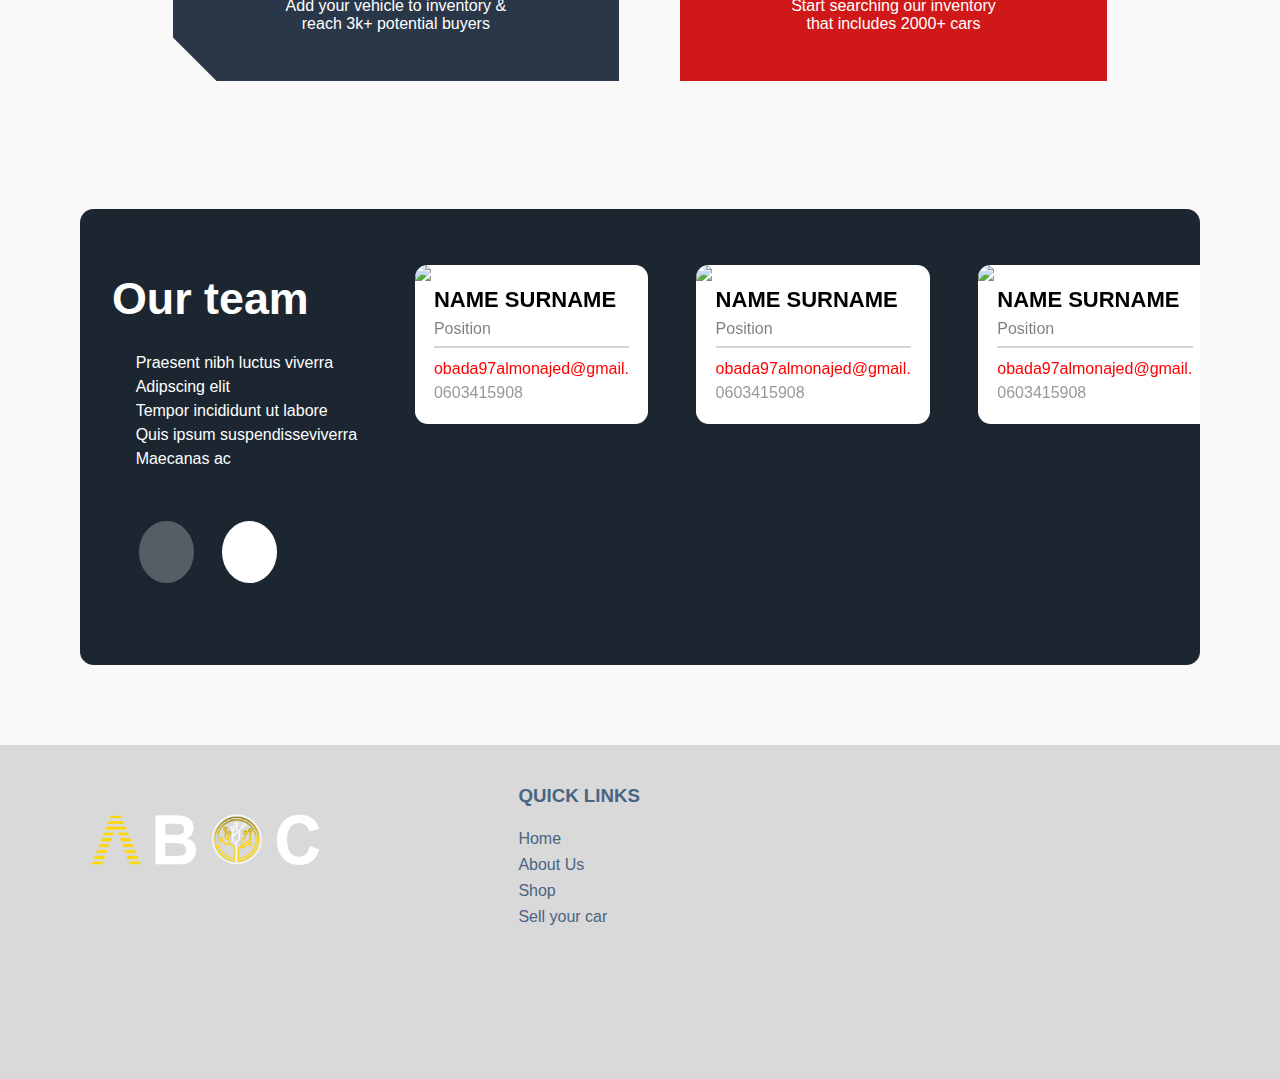
==== commit fee52a10: "Better UI - Search" ====
--- a/index.html
+++ b/index.html
@@ -41,23 +41,33 @@
 
         <div class="brand-selection">
           <p><span>02</span> Select Model</p>
-          <select>
-            <option>All Model</option>
-            <option>Model1</option>
-            <option>Model2</option>
-            <option>Model3</option>
-          </select>
+          <div class="select-custom">
+            <select>
+              <option>All Model</option>
+              <option>Model1</option>
+              <option>Model2</option>
+              <option>Model3</option>
+            </select>
+            <span class="custom-arrow"></span>
+          </div>
         </div>
         <div class="brand-selection">
           <p><span>03</span> Select Fuel</p>
-          <select>
-            <option>All Fuel Types</option>
-            <option>Petrol</option>
-            <option>Diesel</option>
-            <option>Electric</option>
-            <option>Hybrid</option>
-          </select>
-          <button class="btn btn-primary">Search</button>
+          <div class="select-custom">
+            <select>
+              <option>All Fuel Types</option>
+              <option>Petrol</option>
+              <option>Diesel</option>
+              <option>Electric</option>
+              <option>Hybrid</option>
+            </select>
+            <span class="custom-arrow"></span>
+          </div>
+        </div>
+        <div class="brand-selection">
+          <button class="btn btn-primary">
+            Search <i class="fas fa-search"></i>
+          </button>
         </div>
       </div>
     </section>
--- a/assets/css/main.css
+++ b/assets/css/main.css
@@ -156,31 +156,41 @@
 }
 .row {
   width: 100%;
-  display: flex;
+  display: grid;
+  grid-template-columns: repeat(4, 1fr);
+  gap: 2.2em;
 }
 .row .brand-selection {
   position: relative;
-  margin: 0 1em;
+}
+.row .brand-selection p {
+  margin-bottom: 0.5em;
+  color: #253241;
+  font-size: clamp(16px, 20px, 2em);
+}
+.row .brand-selection p span {
+  color: #d01818;
 }
 .row .brand-selection .select-custom {
   position: relative;
 }
 .row .brand-selection .select-custom select {
   box-shadow: 0 10px 25px #000000;
-  font-size: 1.5rem;
-  padding: 1em 5em 1em 1.5em;
-  background: #4d5061;
+  font-size: 1.1rem;
+  padding: 0.6em 2.2em 0.6em 0.6em;
+  background: #2e3e51;
   color: white;
   border: 0;
+  width: 100%;
 }
 .row .brand-selection .select-custom .custom-arrow {
   position: absolute;
   top: 0;
   right: 0;
   display: block;
-  background: #3b3c47;
+  background: #384b62;
   height: 100%;
-  width: 4rem;
+  width: 3rem;
   pointer-events: none;
 }
 .row .brand-selection .select-custom .custom-arrow::before,
@@ -193,16 +203,27 @@
   transform: translate(-50%, -50%);
 }
 .row .brand-selection .select-custom .custom-arrow::before {
-  border-left: 0.65em solid transparent;
-  border-right: 0.65em solid transparent;
-  border-bottom: 0.65em solid rgba(255, 255, 255, 0.5);
+  border-left: 0.45em solid transparent;
+  border-right: 0.45em solid transparent;
+  border-bottom: 0.45em solid white;
   top: 40%;
 }
 .row .brand-selection .select-custom .custom-arrow::after {
-  border-left: 0.65em solid transparent;
-  border-right: 0.65em solid transparent;
-  border-top: 0.65em solid rgba(255, 255, 255, 0.5);
+  border-left: 0.45em solid transparent;
+  border-right: 0.45em solid transparent;
+  border-top: 0.45em solid white;
   top: 60%;
+}
+.row .brand-selection button {
+  border: none;
+  outline: none;
+  background-color: #2e3e51;
+  color: white;
+  padding: 0.6em 2.5em;
+  border-radius: 0.85em;
+  position: absolute;
+  bottom: 0;
+  font-size: clamp(14px, 18px, 1.8em);
 }
 /* FEATURED CARD */
 .featured-cars {
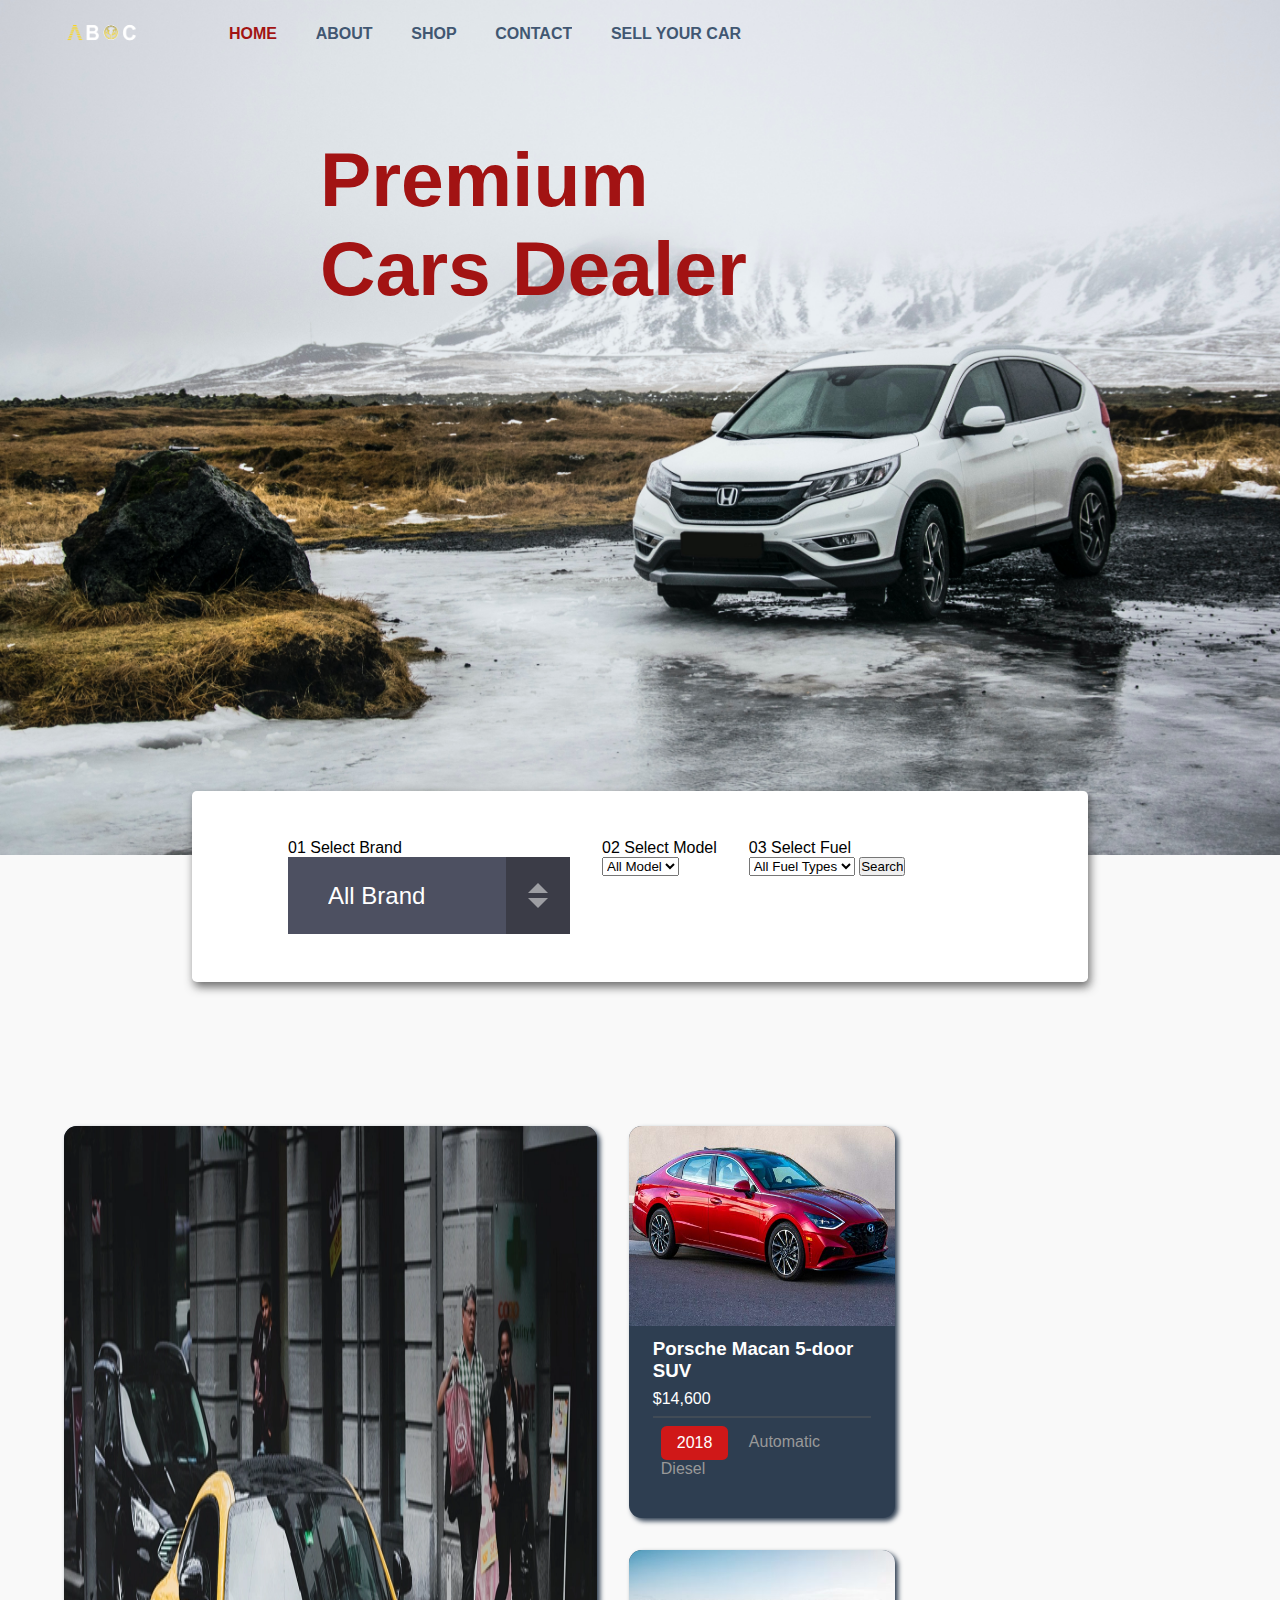
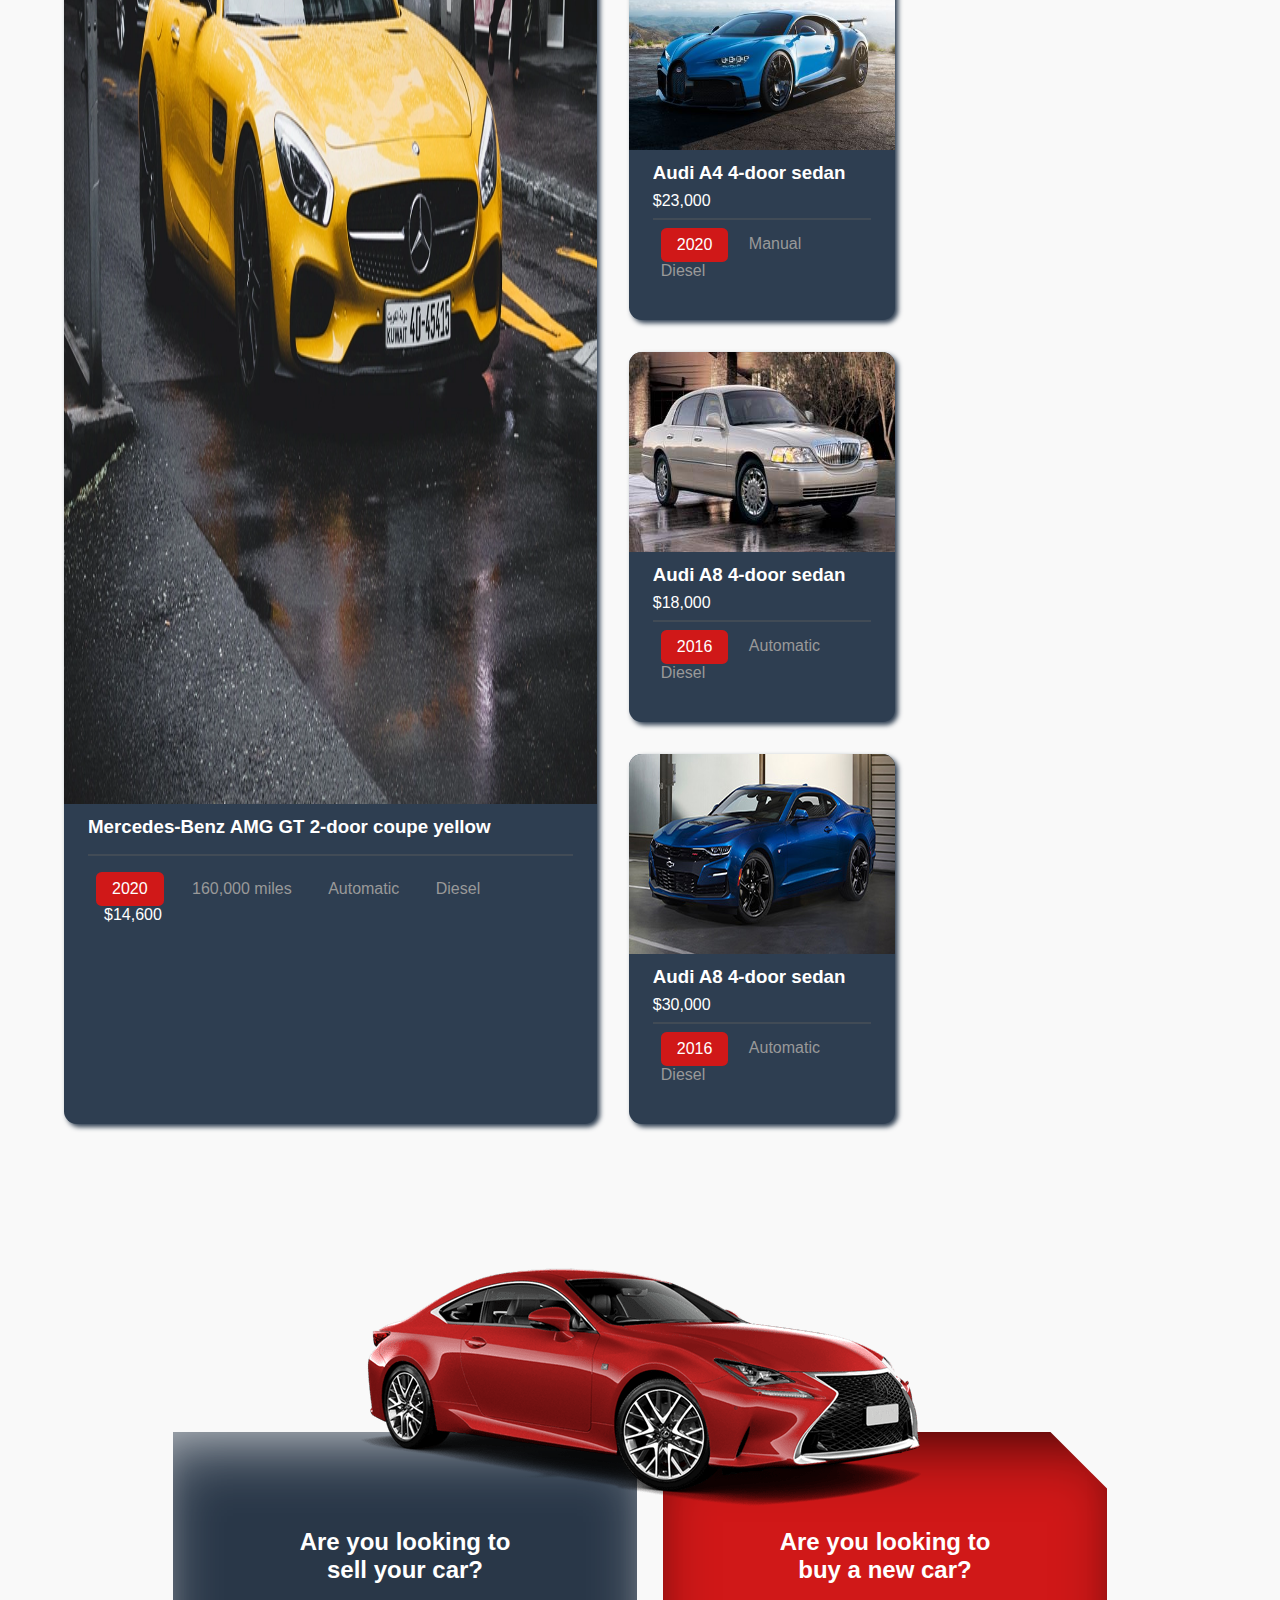
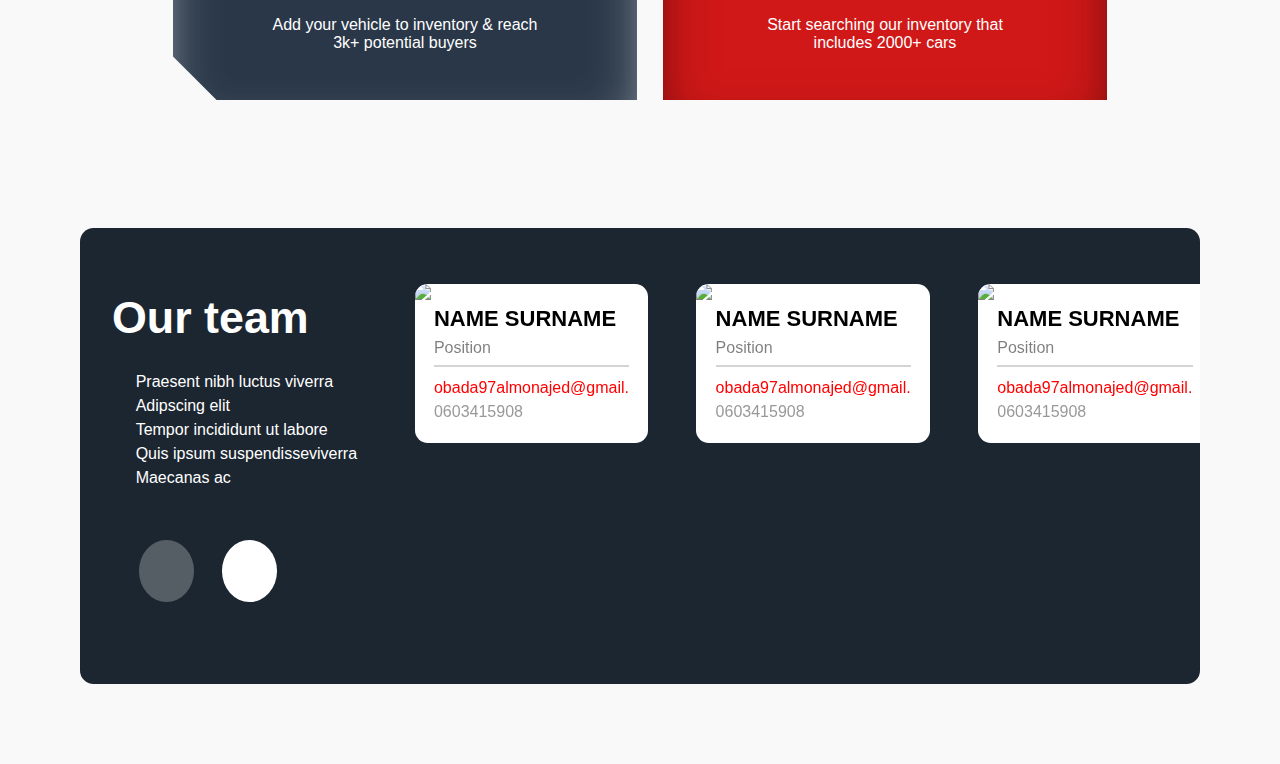
==== commit b5430ef2: "nove slike i box shadow" ====
--- a/index.html
+++ b/index.html
@@ -41,33 +41,23 @@
 
         <div class="brand-selection">
           <p><span>02</span> Select Model</p>
-          <div class="select-custom">
-            <select>
-              <option>All Model</option>
-              <option>Model1</option>
-              <option>Model2</option>
-              <option>Model3</option>
-            </select>
-            <span class="custom-arrow"></span>
-          </div>
+          <select>
+            <option>All Model</option>
+            <option>Model1</option>
+            <option>Model2</option>
+            <option>Model3</option>
+          </select>
         </div>
         <div class="brand-selection">
           <p><span>03</span> Select Fuel</p>
-          <div class="select-custom">
-            <select>
-              <option>All Fuel Types</option>
-              <option>Petrol</option>
-              <option>Diesel</option>
-              <option>Electric</option>
-              <option>Hybrid</option>
-            </select>
-            <span class="custom-arrow"></span>
-          </div>
-        </div>
-        <div class="brand-selection">
-          <button class="btn btn-primary">
-            Search <i class="fas fa-search"></i>
-          </button>
+          <select>
+            <option>All Fuel Types</option>
+            <option>Petrol</option>
+            <option>Diesel</option>
+            <option>Electric</option>
+            <option>Hybrid</option>
+          </select>
+          <button class="btn btn-primary">Search</button>
         </div>
       </div>
     </section>
@@ -90,7 +80,7 @@
 
       <div class="col-2">
         <div class="car-2 car-box">
-          <img src="./assets/images/car-1.webp" alt="Car-1" />
+          <img src="./assets/images/SONATA-hero-option1-764A5360-edit-640x354.jpg" alt="Car-1" />
           <div class="car-info">
             <h3>Porsche Macan 5-door SUV</h3>
             <span class="price">$14,600</span>
@@ -103,7 +93,7 @@
           </div>
         </div>
         <div class="car-3 car-box">
-          <img src="./assets/images/car-1.webp" alt="Car-1" />
+          <img src="./assets/images/bugatti-chiron-pur-sport-106-1582836604.jpg" alt="Car-1" />
           <div class="car-info">
             <h3>Audi A4 4-door sedan</h3>
             <span class="price">$23,000</span>
@@ -117,7 +107,7 @@
         </div>
 
         <div class="car-5 car-box">
-          <img src="./assets/images/car-1.webp" alt="Car-1" />
+          <img src="./assets/images/2006-Lincoln-TownCar.jpg" alt="Car-1" />
           <div class="car-info">
             <h3>Audi A8 4-door sedan</h3>
             <span class="price">$18,000</span>
@@ -130,7 +120,7 @@
           </div>
         </div>
         <div class="car-5 car-box">
-          <img src="./assets/images/car-1.webp" alt="Car-1" />
+          <img src="./assets/images/28676.jpg" alt="Car-1" />
           <div class="car-info">
             <h3>Audi A8 4-door sedan</h3>
             <span class="price">$30,000</span>
--- a/assets/css/main.css
+++ b/assets/css/main.css
@@ -156,41 +156,31 @@
 }
 .row {
   width: 100%;
-  display: grid;
-  grid-template-columns: repeat(4, 1fr);
-  gap: 2.2em;
+  display: flex;
 }
 .row .brand-selection {
   position: relative;
-}
-.row .brand-selection p {
-  margin-bottom: 0.5em;
-  color: #253241;
-  font-size: clamp(16px, 20px, 2em);
-}
-.row .brand-selection p span {
-  color: #d01818;
+  margin: 0 1em;
 }
 .row .brand-selection .select-custom {
   position: relative;
 }
 .row .brand-selection .select-custom select {
   box-shadow: 0 10px 25px #000000;
-  font-size: 1.1rem;
-  padding: 0.6em 2.2em 0.6em 0.6em;
-  background: #2e3e51;
+  font-size: 1.5rem;
+  padding: 1em 5em 1em 1.5em;
+  background: #4d5061;
   color: white;
   border: 0;
-  width: 100%;
 }
 .row .brand-selection .select-custom .custom-arrow {
   position: absolute;
   top: 0;
   right: 0;
   display: block;
-  background: #384b62;
+  background: #3b3c47;
   height: 100%;
-  width: 3rem;
+  width: 4rem;
   pointer-events: none;
 }
 .row .brand-selection .select-custom .custom-arrow::before,
@@ -203,27 +193,16 @@
   transform: translate(-50%, -50%);
 }
 .row .brand-selection .select-custom .custom-arrow::before {
-  border-left: 0.45em solid transparent;
-  border-right: 0.45em solid transparent;
-  border-bottom: 0.45em solid white;
+  border-left: 0.65em solid transparent;
+  border-right: 0.65em solid transparent;
+  border-bottom: 0.65em solid rgba(255, 255, 255, 0.5);
   top: 40%;
 }
 .row .brand-selection .select-custom .custom-arrow::after {
-  border-left: 0.45em solid transparent;
-  border-right: 0.45em solid transparent;
-  border-top: 0.45em solid white;
+  border-left: 0.65em solid transparent;
+  border-right: 0.65em solid transparent;
+  border-top: 0.65em solid rgba(255, 255, 255, 0.5);
   top: 60%;
-}
-.row .brand-selection button {
-  border: none;
-  outline: none;
-  background-color: #2e3e51;
-  color: white;
-  padding: 0.6em 2.5em;
-  border-radius: 0.85em;
-  position: absolute;
-  bottom: 0;
-  font-size: clamp(14px, 18px, 1.8em);
 }
 /* FEATURED CARD */
 .featured-cars {
@@ -348,6 +327,7 @@
   padding: 10% 10% 5% 10%;
   background-color: #293748;
   margin: 0 0.8em;
+  box-shadow: rgb(255 255 255 / 50%) 0px 30px 60px -12px inset, rgb(253 255 255 / 30%) 0px 18px 36px -18px inset;
 }
 .options .row .sell-car:after {
   content: "";
@@ -371,6 +351,7 @@
   padding: 10% 10% 5% 10%;
   background-color: #d01818;
   margin: 0 0.8em;
+  box-shadow: rgb(0 0 0 / 50%) 0px 30px 60px -12px inset, rgb(0 0 0 / 30%) 0px 18px 36px -18px inset;
 }
 .options .row .buy-car:after {
   content: "";
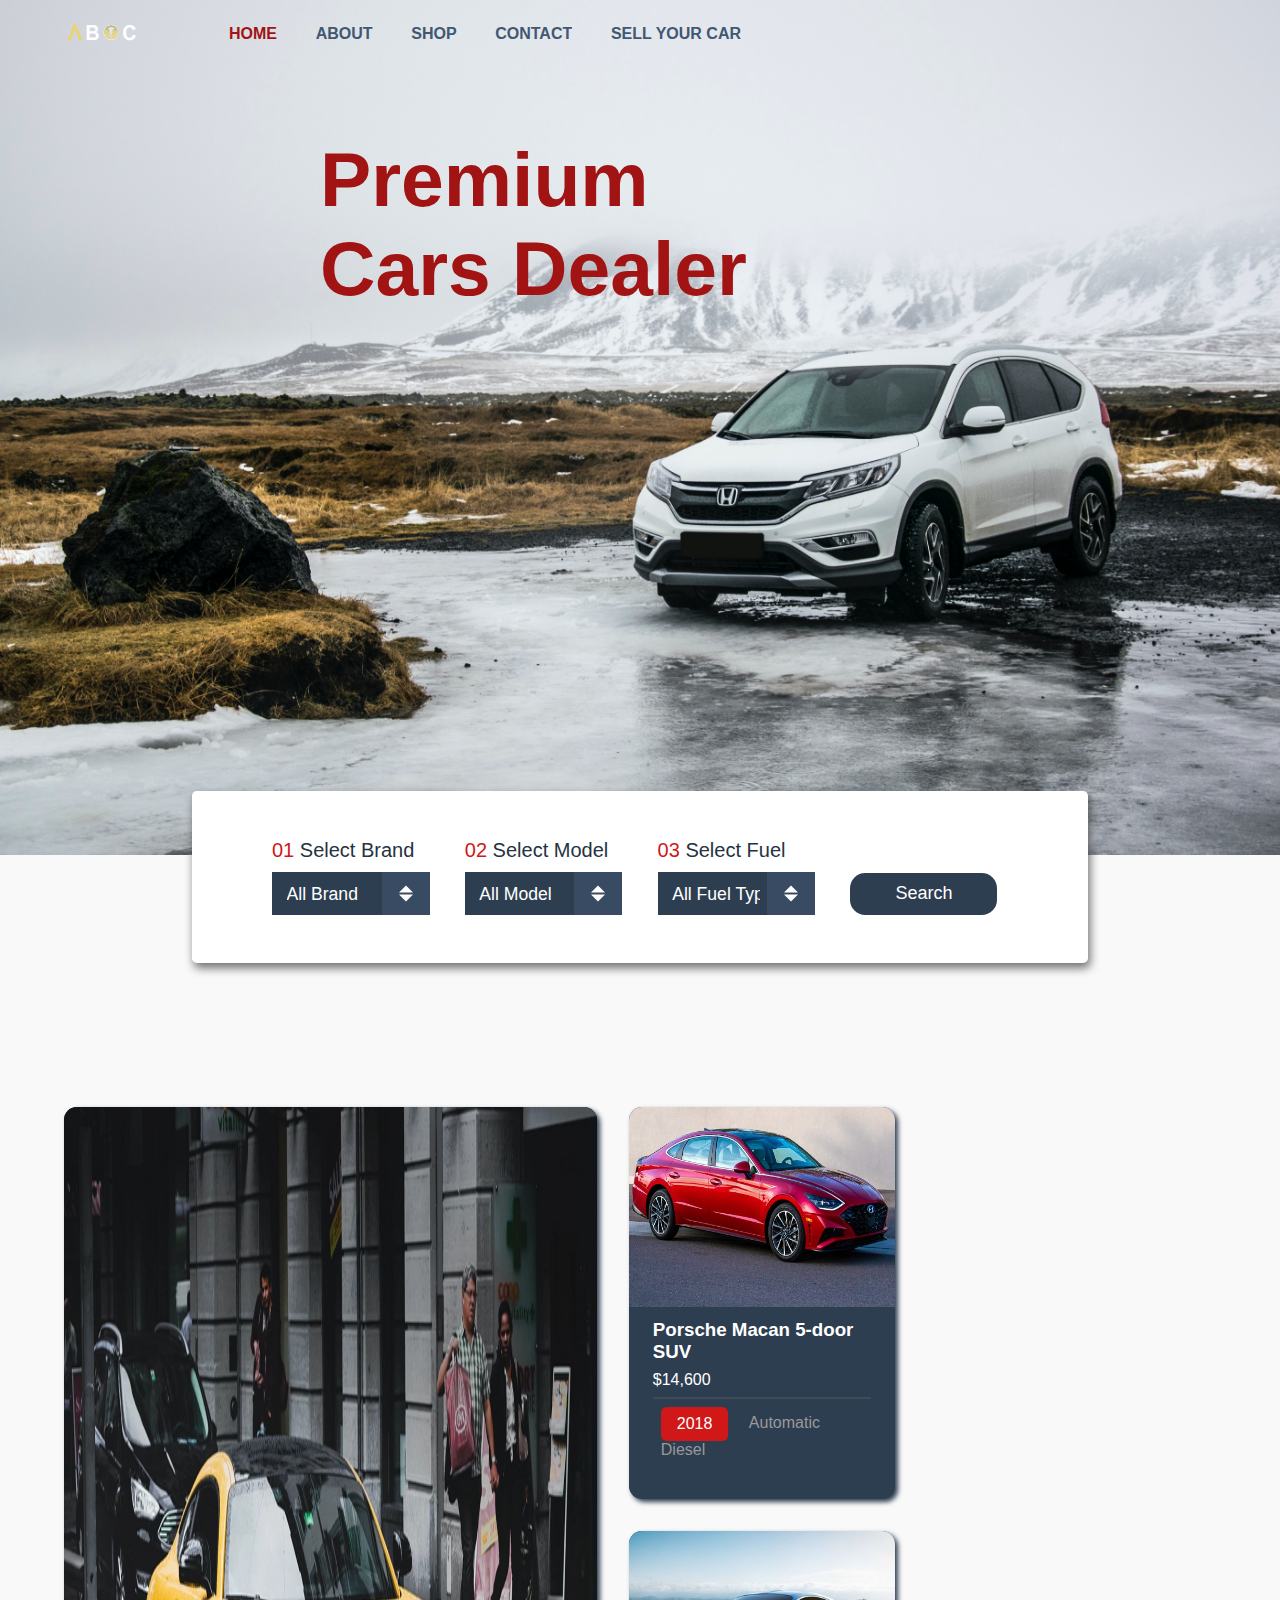
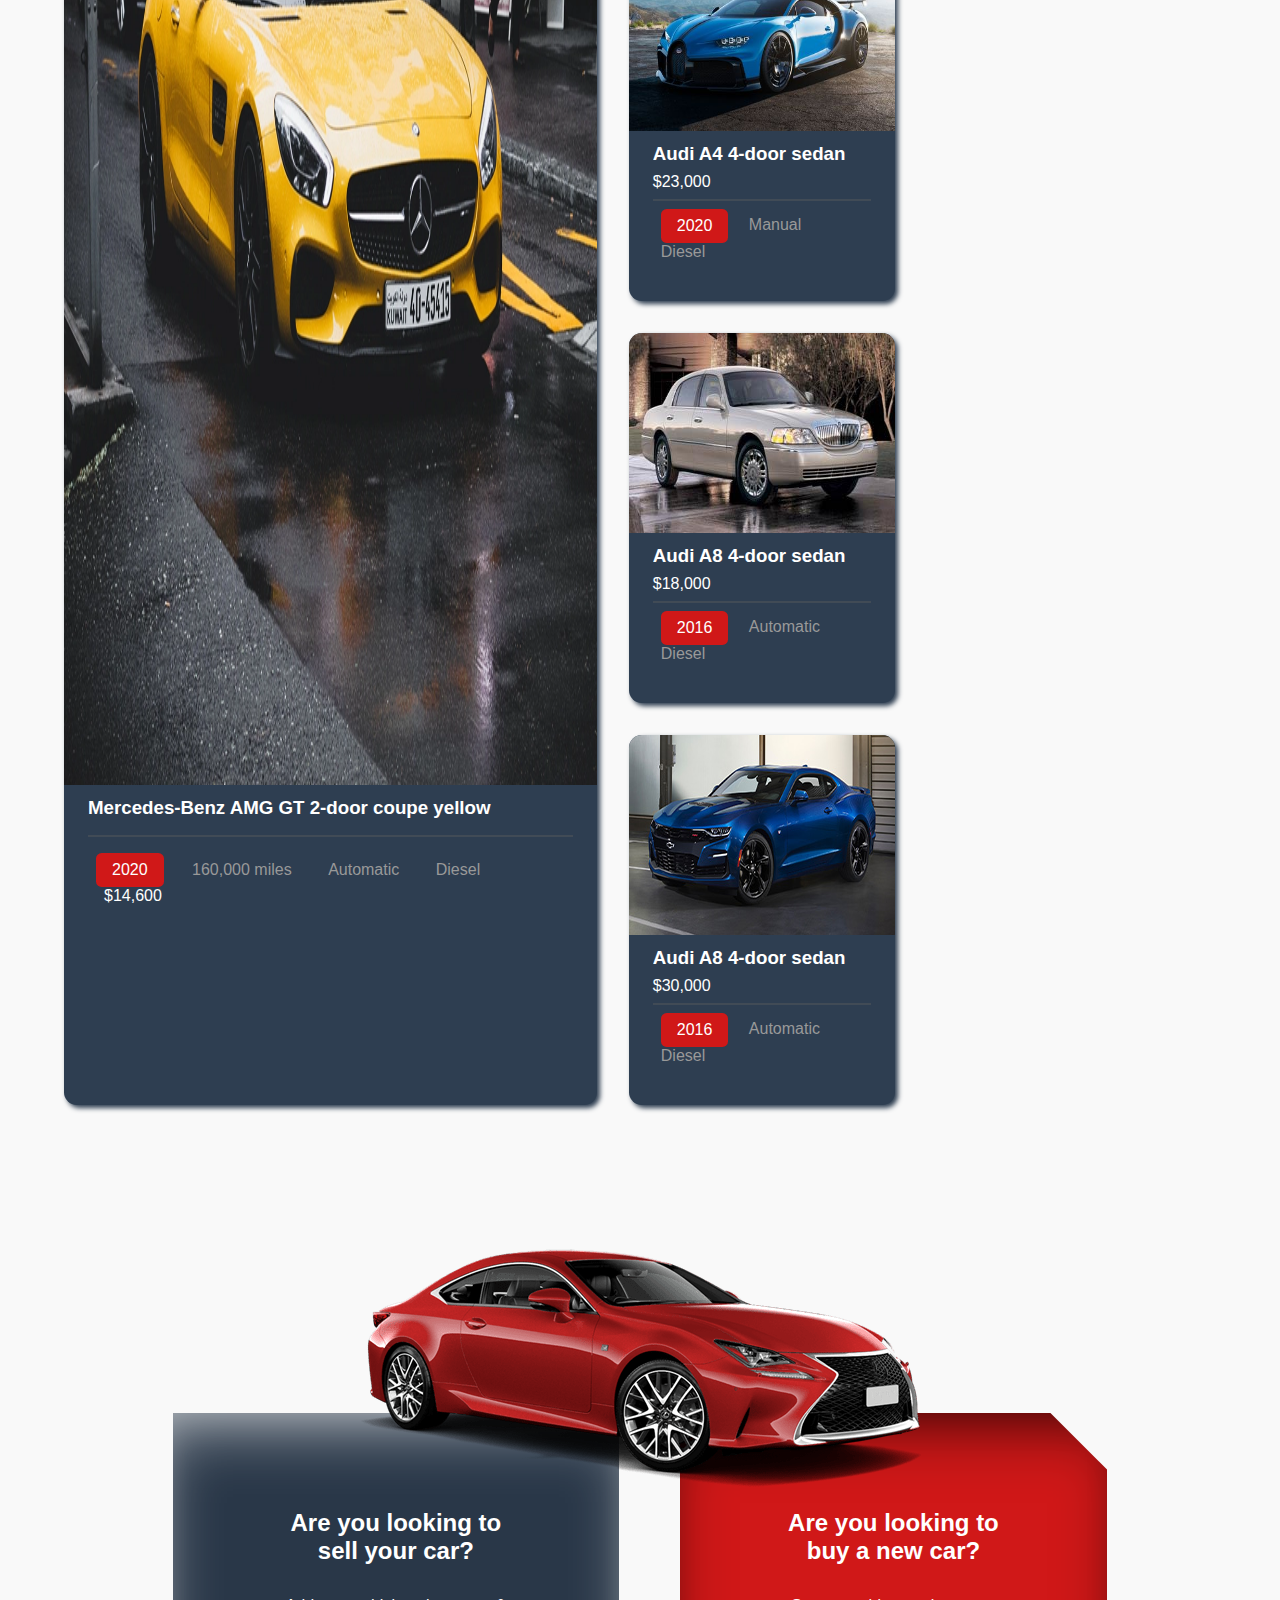
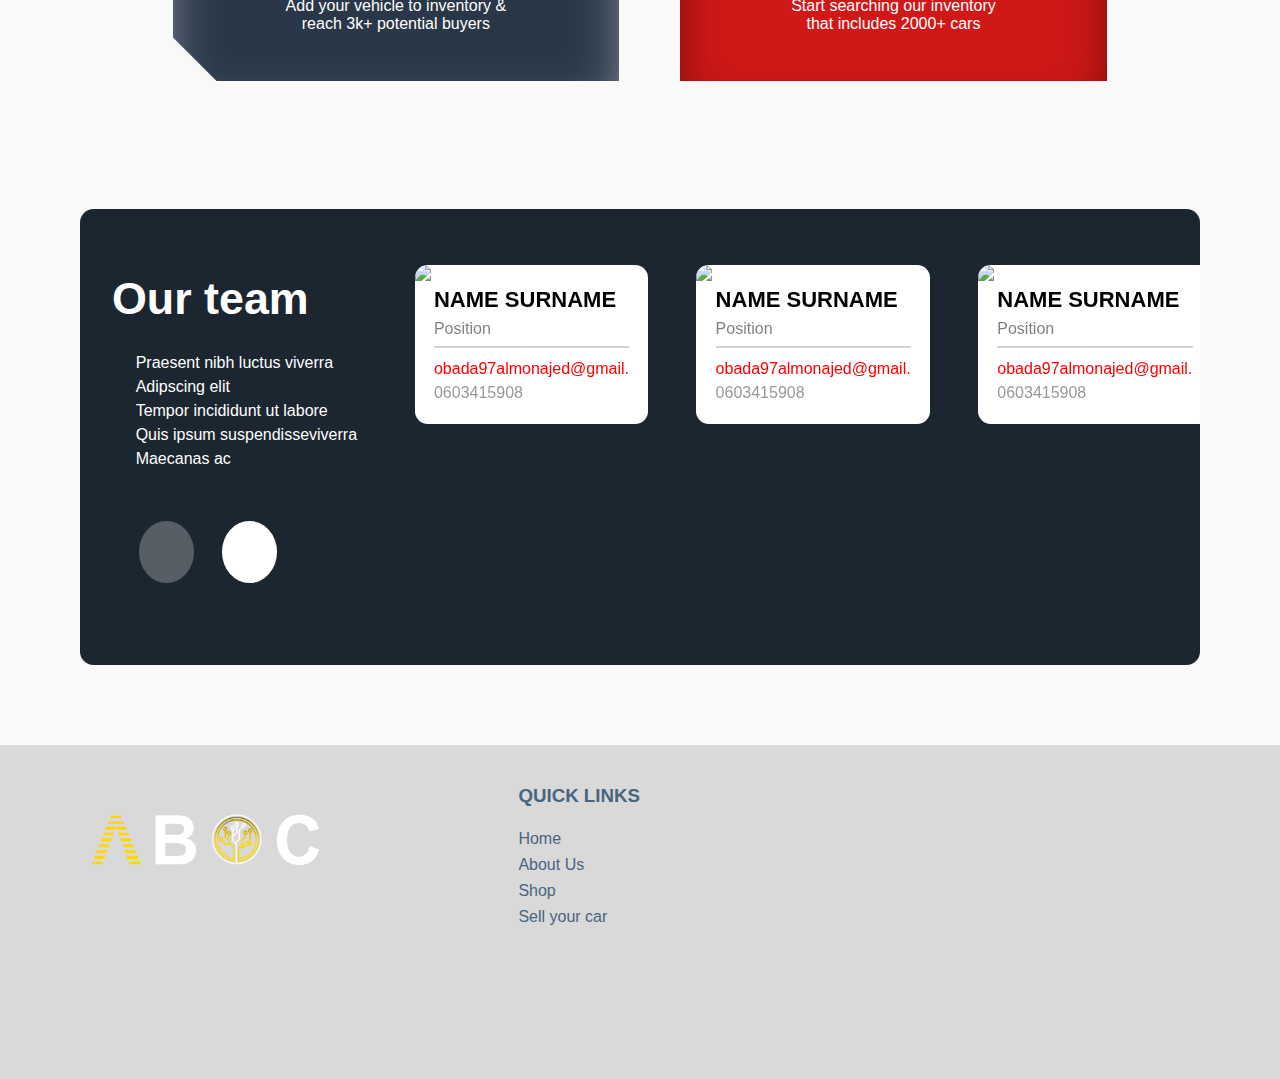
==== commit 7d2f2d1a: "Merge branch 'combe'" ====
--- a/index.html
+++ b/index.html
@@ -41,23 +41,33 @@
 
         <div class="brand-selection">
           <p><span>02</span> Select Model</p>
-          <select>
-            <option>All Model</option>
-            <option>Model1</option>
-            <option>Model2</option>
-            <option>Model3</option>
-          </select>
+          <div class="select-custom">
+            <select>
+              <option>All Model</option>
+              <option>Model1</option>
+              <option>Model2</option>
+              <option>Model3</option>
+            </select>
+            <span class="custom-arrow"></span>
+          </div>
         </div>
         <div class="brand-selection">
           <p><span>03</span> Select Fuel</p>
-          <select>
-            <option>All Fuel Types</option>
-            <option>Petrol</option>
-            <option>Diesel</option>
-            <option>Electric</option>
-            <option>Hybrid</option>
-          </select>
-          <button class="btn btn-primary">Search</button>
+          <div class="select-custom">
+            <select>
+              <option>All Fuel Types</option>
+              <option>Petrol</option>
+              <option>Diesel</option>
+              <option>Electric</option>
+              <option>Hybrid</option>
+            </select>
+            <span class="custom-arrow"></span>
+          </div>
+        </div>
+        <div class="brand-selection">
+          <button class="btn btn-primary">
+            Search <i class="fas fa-search"></i>
+          </button>
         </div>
       </div>
     </section>
--- a/assets/css/main.css
+++ b/assets/css/main.css
@@ -156,31 +156,41 @@
 }
 .row {
   width: 100%;
-  display: flex;
+  display: grid;
+  grid-template-columns: repeat(4, 1fr);
+  gap: 2.2em;
 }
 .row .brand-selection {
   position: relative;
-  margin: 0 1em;
+}
+.row .brand-selection p {
+  margin-bottom: 0.5em;
+  color: #253241;
+  font-size: clamp(16px, 20px, 2em);
+}
+.row .brand-selection p span {
+  color: #d01818;
 }
 .row .brand-selection .select-custom {
   position: relative;
 }
 .row .brand-selection .select-custom select {
   box-shadow: 0 10px 25px #000000;
-  font-size: 1.5rem;
-  padding: 1em 5em 1em 1.5em;
-  background: #4d5061;
+  font-size: 1.1rem;
+  padding: 0.6em 2.2em 0.6em 0.6em;
+  background: #2e3e51;
   color: white;
   border: 0;
+  width: 100%;
 }
 .row .brand-selection .select-custom .custom-arrow {
   position: absolute;
   top: 0;
   right: 0;
   display: block;
-  background: #3b3c47;
+  background: #384b62;
   height: 100%;
-  width: 4rem;
+  width: 3rem;
   pointer-events: none;
 }
 .row .brand-selection .select-custom .custom-arrow::before,
@@ -193,16 +203,27 @@
   transform: translate(-50%, -50%);
 }
 .row .brand-selection .select-custom .custom-arrow::before {
-  border-left: 0.65em solid transparent;
-  border-right: 0.65em solid transparent;
-  border-bottom: 0.65em solid rgba(255, 255, 255, 0.5);
+  border-left: 0.45em solid transparent;
+  border-right: 0.45em solid transparent;
+  border-bottom: 0.45em solid white;
   top: 40%;
 }
 .row .brand-selection .select-custom .custom-arrow::after {
-  border-left: 0.65em solid transparent;
-  border-right: 0.65em solid transparent;
-  border-top: 0.65em solid rgba(255, 255, 255, 0.5);
+  border-left: 0.45em solid transparent;
+  border-right: 0.45em solid transparent;
+  border-top: 0.45em solid white;
   top: 60%;
+}
+.row .brand-selection button {
+  border: none;
+  outline: none;
+  background-color: #2e3e51;
+  color: white;
+  padding: 0.6em 2.5em;
+  border-radius: 0.85em;
+  position: absolute;
+  bottom: 0;
+  font-size: clamp(14px, 18px, 1.8em);
 }
 /* FEATURED CARD */
 .featured-cars {
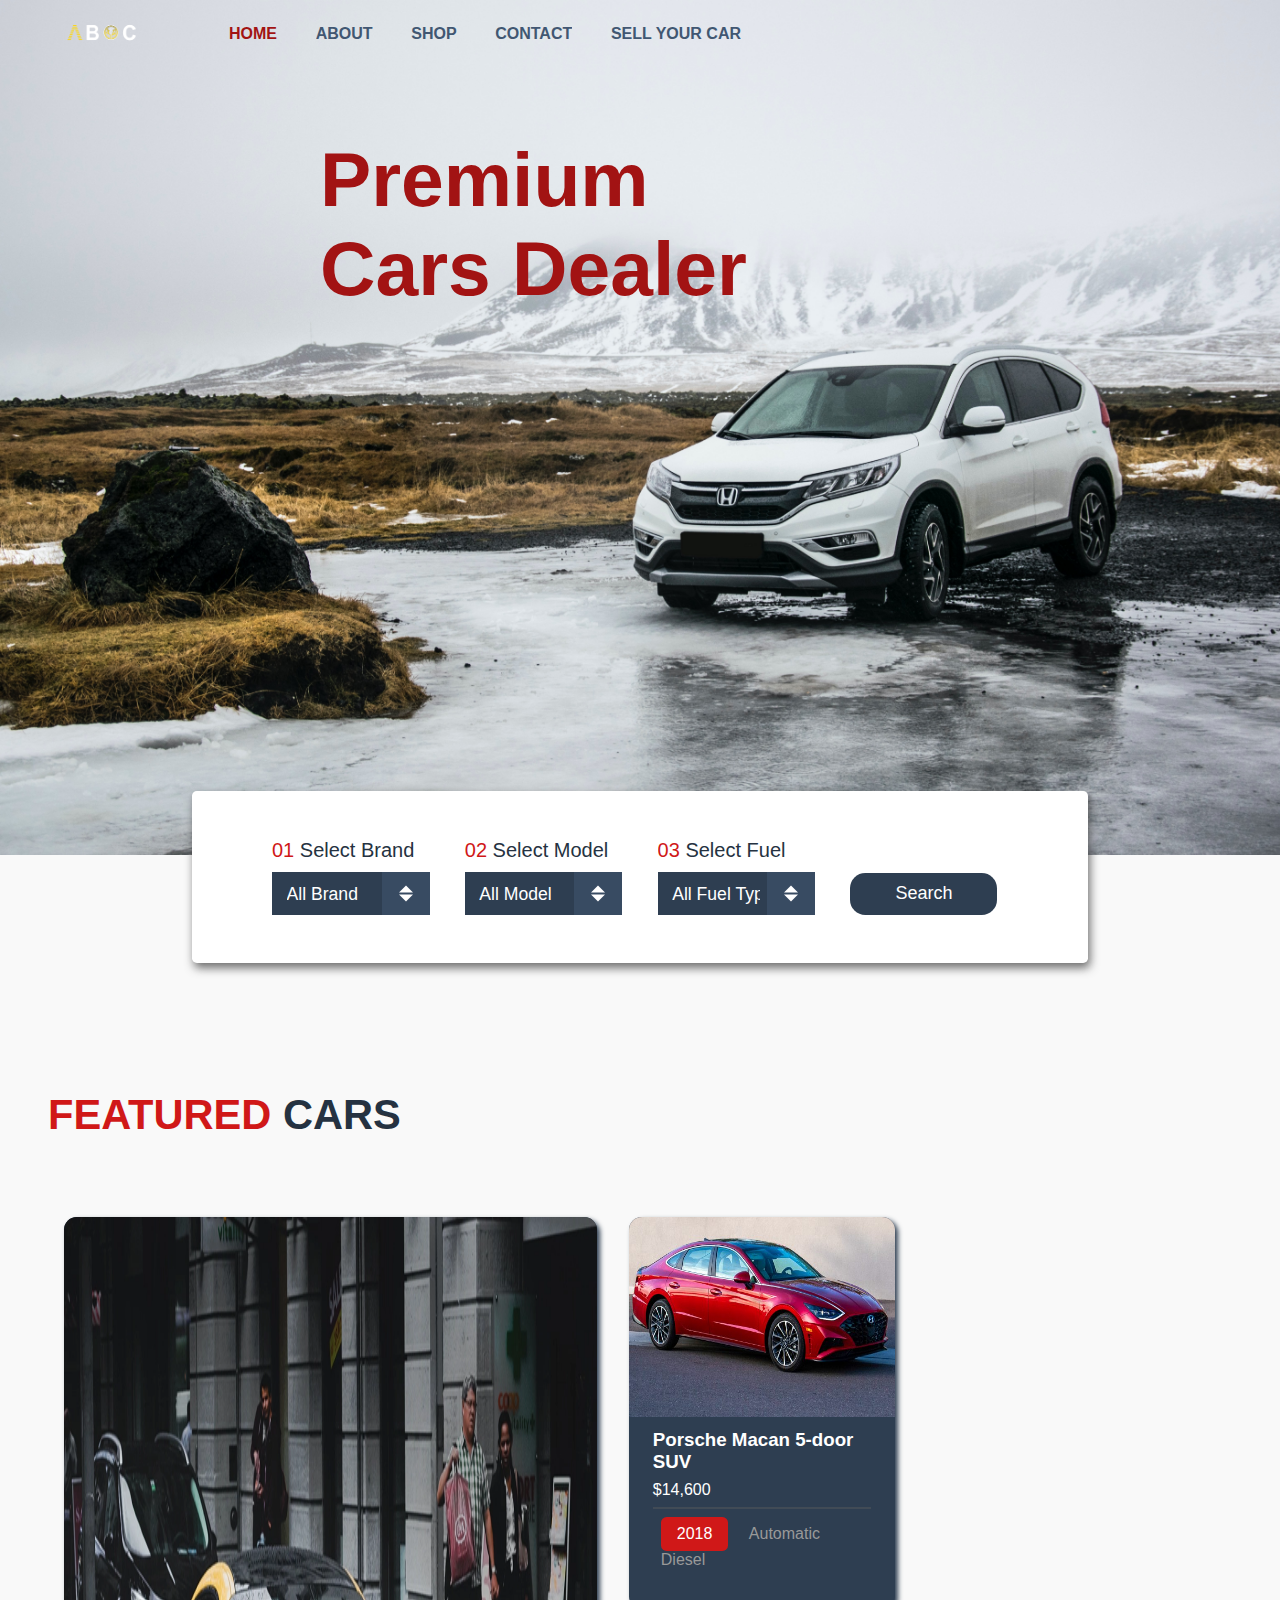
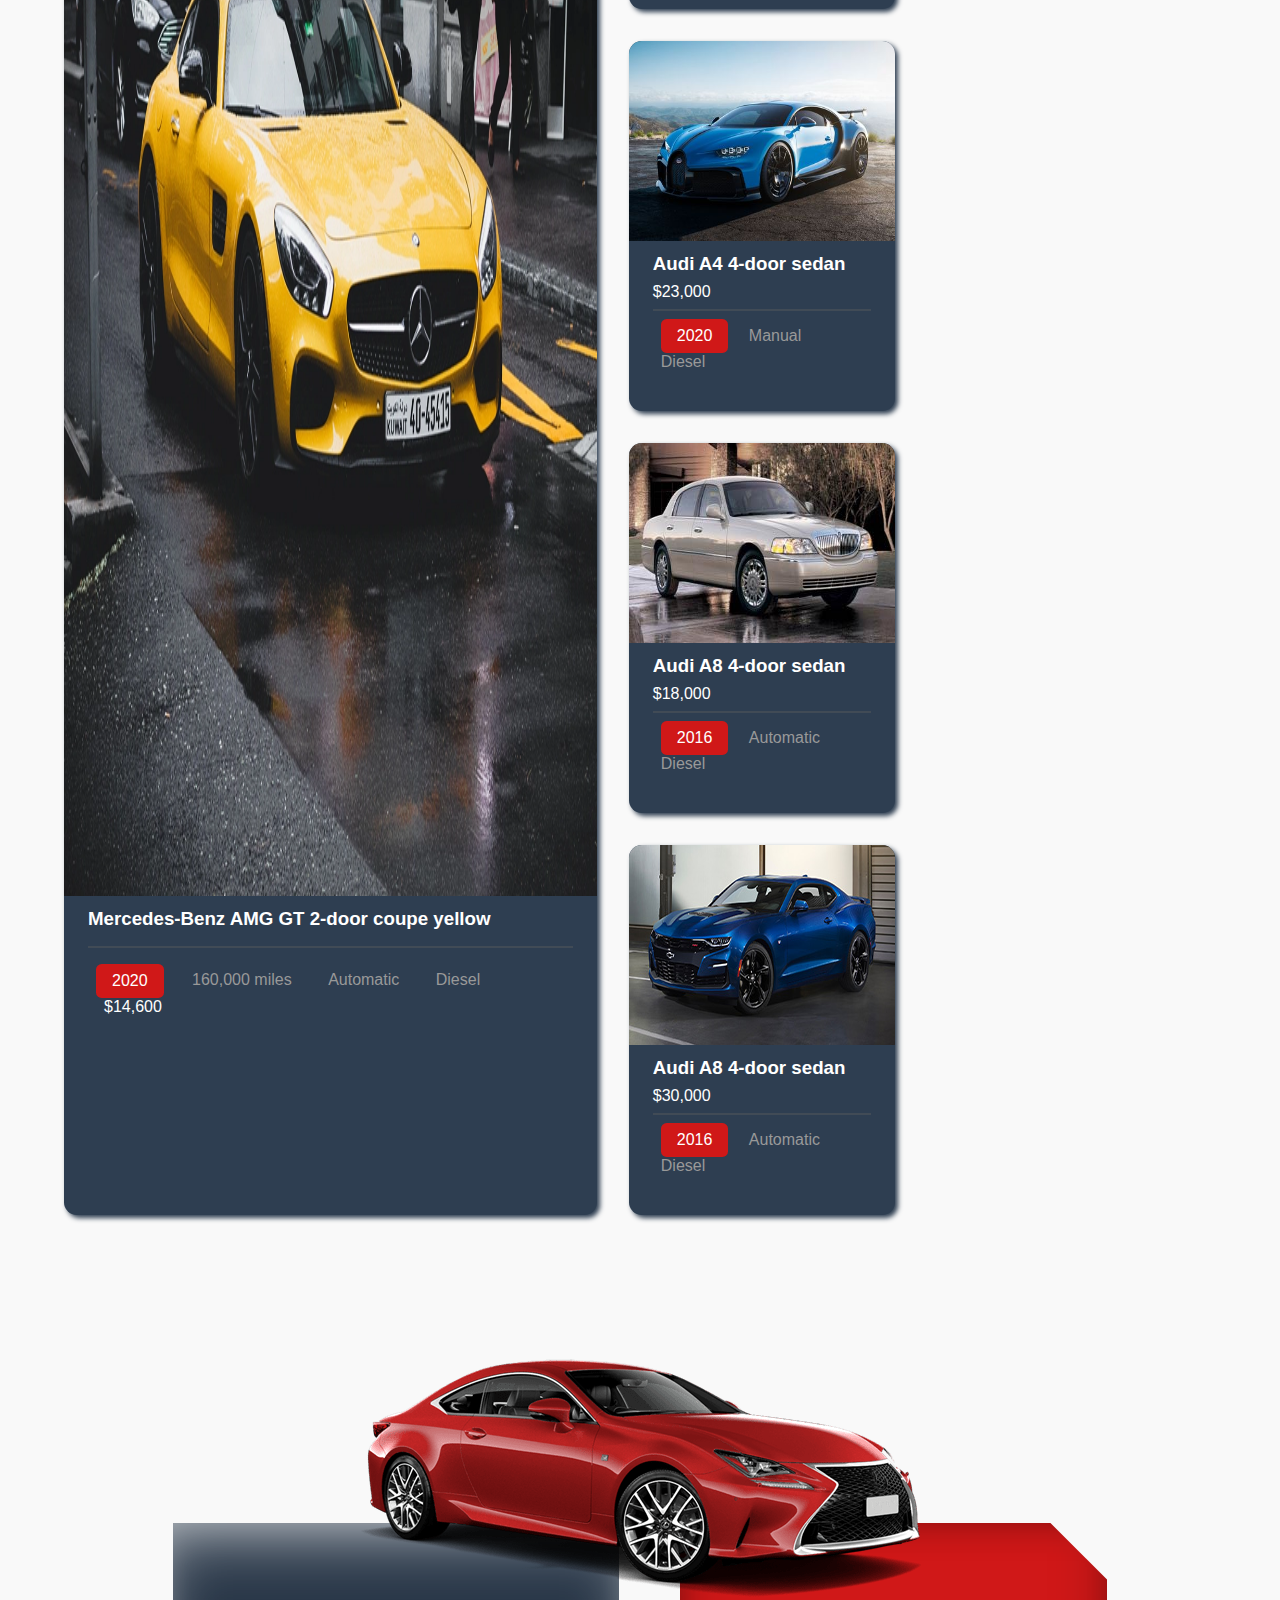
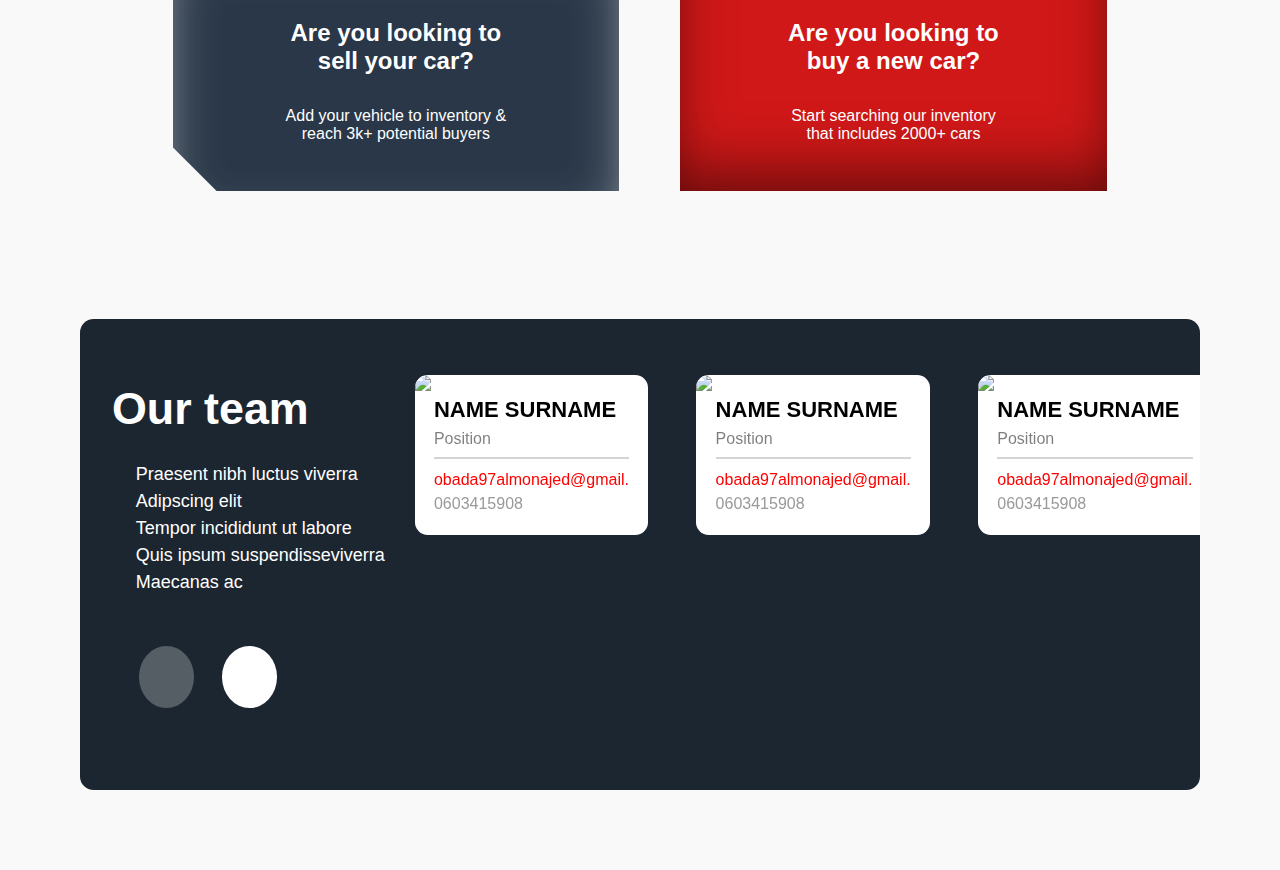
==== commit ad9c095c: "Featured cars - title" ====
--- a/index.html
+++ b/index.html
@@ -73,6 +73,7 @@
     </section>
 
     <section class="featured-cars">
+      <h2><span>FEATURED</span> CARS</h2>
       <div class="car-1">
         <img src="./assets/images/car-1.webp" alt="Car-1" />
         <div class="car-info">
@@ -90,7 +91,10 @@
 
       <div class="col-2">
         <div class="car-2 car-box">
-          <img src="./assets/images/SONATA-hero-option1-764A5360-edit-640x354.jpg" alt="Car-1" />
+          <img
+            src="./assets/images/SONATA-hero-option1-764A5360-edit-640x354.jpg"
+            alt="Car-1"
+          />
           <div class="car-info">
             <h3>Porsche Macan 5-door SUV</h3>
             <span class="price">$14,600</span>
@@ -103,7 +107,10 @@
           </div>
         </div>
         <div class="car-3 car-box">
-          <img src="./assets/images/bugatti-chiron-pur-sport-106-1582836604.jpg" alt="Car-1" />
+          <img
+            src="./assets/images/bugatti-chiron-pur-sport-106-1582836604.jpg"
+            alt="Car-1"
+          />
           <div class="car-info">
             <h3>Audi A4 4-door sedan</h3>
             <span class="price">$23,000</span>
--- a/assets/css/main.css
+++ b/assets/css/main.css
@@ -231,6 +231,15 @@
   flex-wrap: wrap;
   padding: 0 3em;
 }
+.featured-cars h2 {
+  width: 100%;
+  margin-bottom: 1.5em;
+  font-size: clamp(1.8em, 2.6em, 3.5em);
+  color: #253241;
+}
+.featured-cars h2 span {
+  color: #d01818;
+}
 .featured-cars .car-1 {
   width: 45%;
   background-color: #2e3e51;
@@ -348,7 +357,7 @@
   padding: 10% 10% 5% 10%;
   background-color: #293748;
   margin: 0 0.8em;
-  box-shadow: rgb(255 255 255 / 50%) 0px 30px 60px -12px inset, rgb(253 255 255 / 30%) 0px 18px 36px -18px inset;
+  box-shadow: rgba(255, 255, 255, 0.5) 0px 30px 60px -12px inset, rgba(253, 255, 255, 0.3) 0px 18px 36px -18px inset;
 }
 .options .row .sell-car:after {
   content: "";
@@ -372,7 +381,7 @@
   padding: 10% 10% 5% 10%;
   background-color: #d01818;
   margin: 0 0.8em;
-  box-shadow: rgb(0 0 0 / 50%) 0px 30px 60px -12px inset, rgb(0 0 0 / 30%) 0px 18px 36px -18px inset;
+  box-shadow: rgba(0, 0, 0, 0.5) 0px -30px 60px -12px inset, rgba(0, 0, 0, 0.3) 0px 18px 36px -18px inset;
 }
 .options .row .buy-car:after {
   content: "";
@@ -413,7 +422,7 @@
   margin-bottom: 0.6em;
 }
 .team .glider-contain .team-text ul li {
-  font-size: clamp(14px, 16px, 2em);
+  font-size: clamp(14px, 18px, 2em);
   line-height: 1.5em;
 }
 .team .glider-contain .team-text ul li:before {
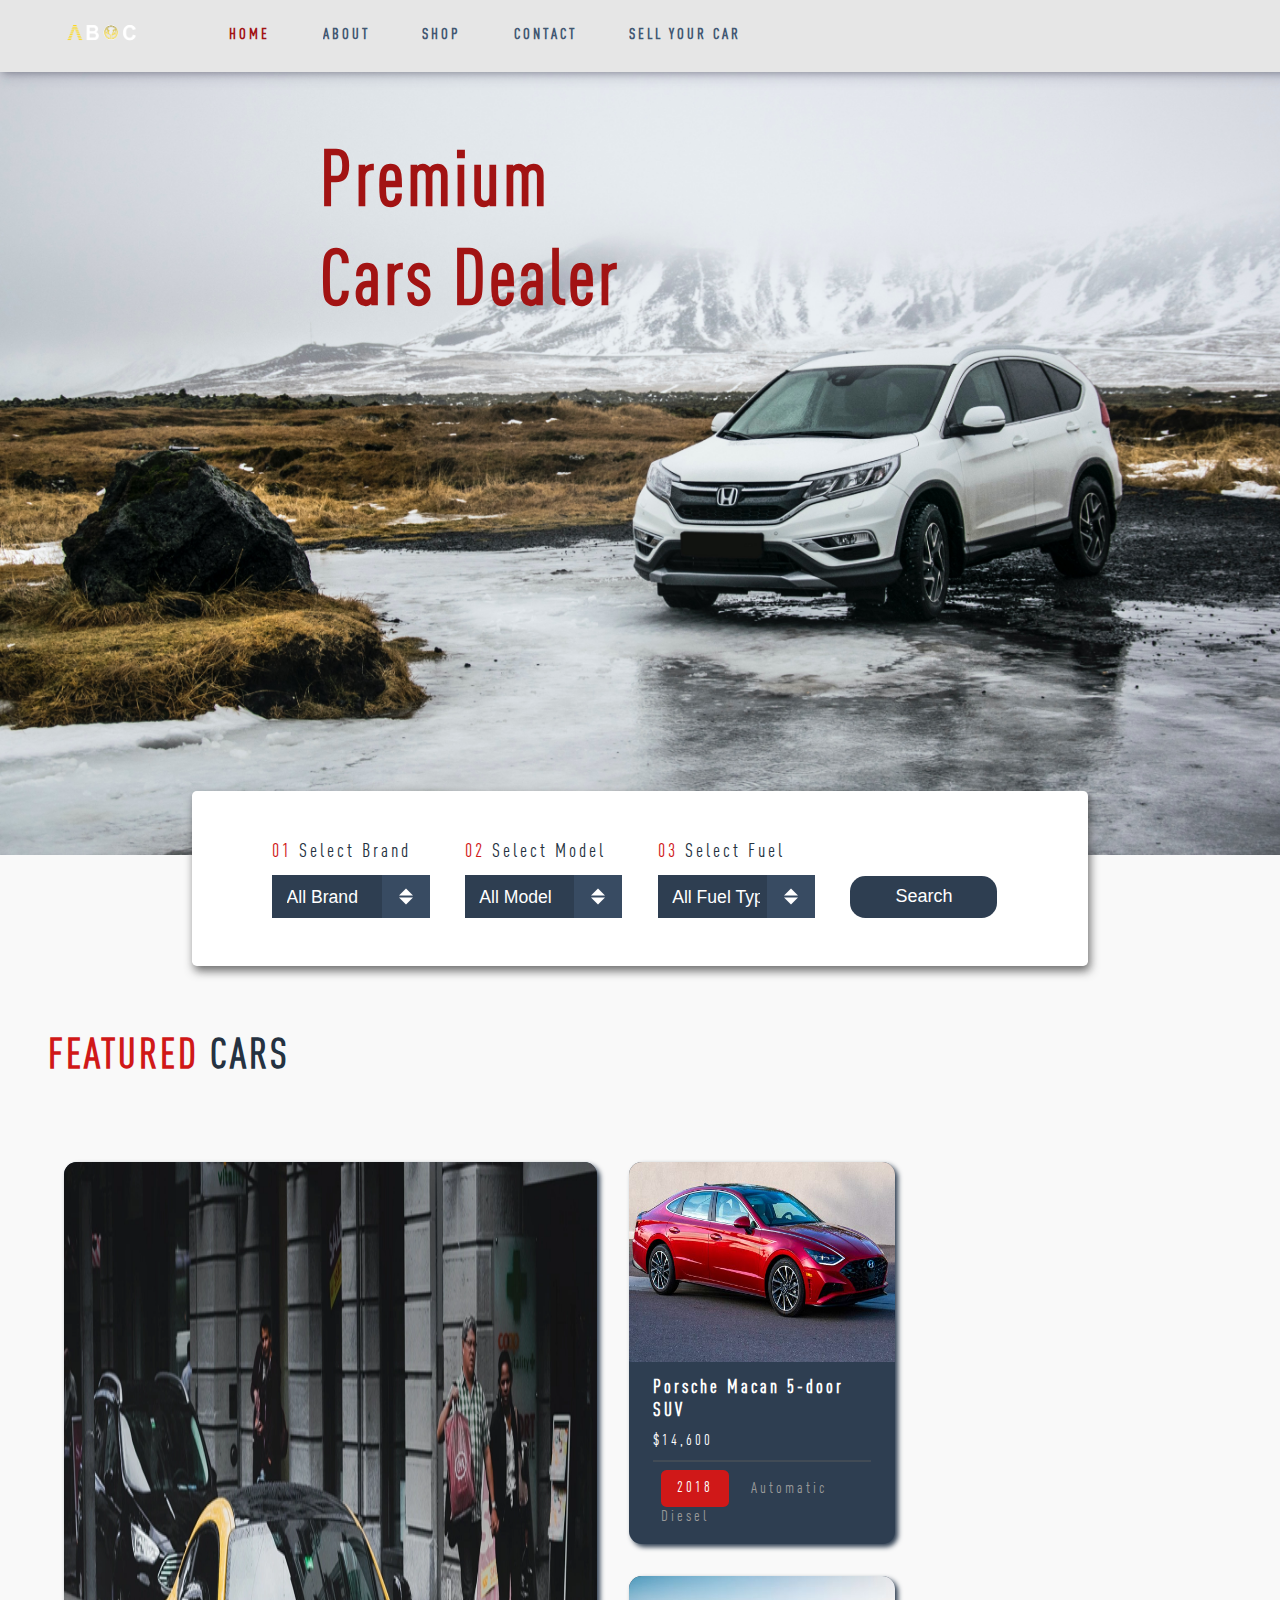
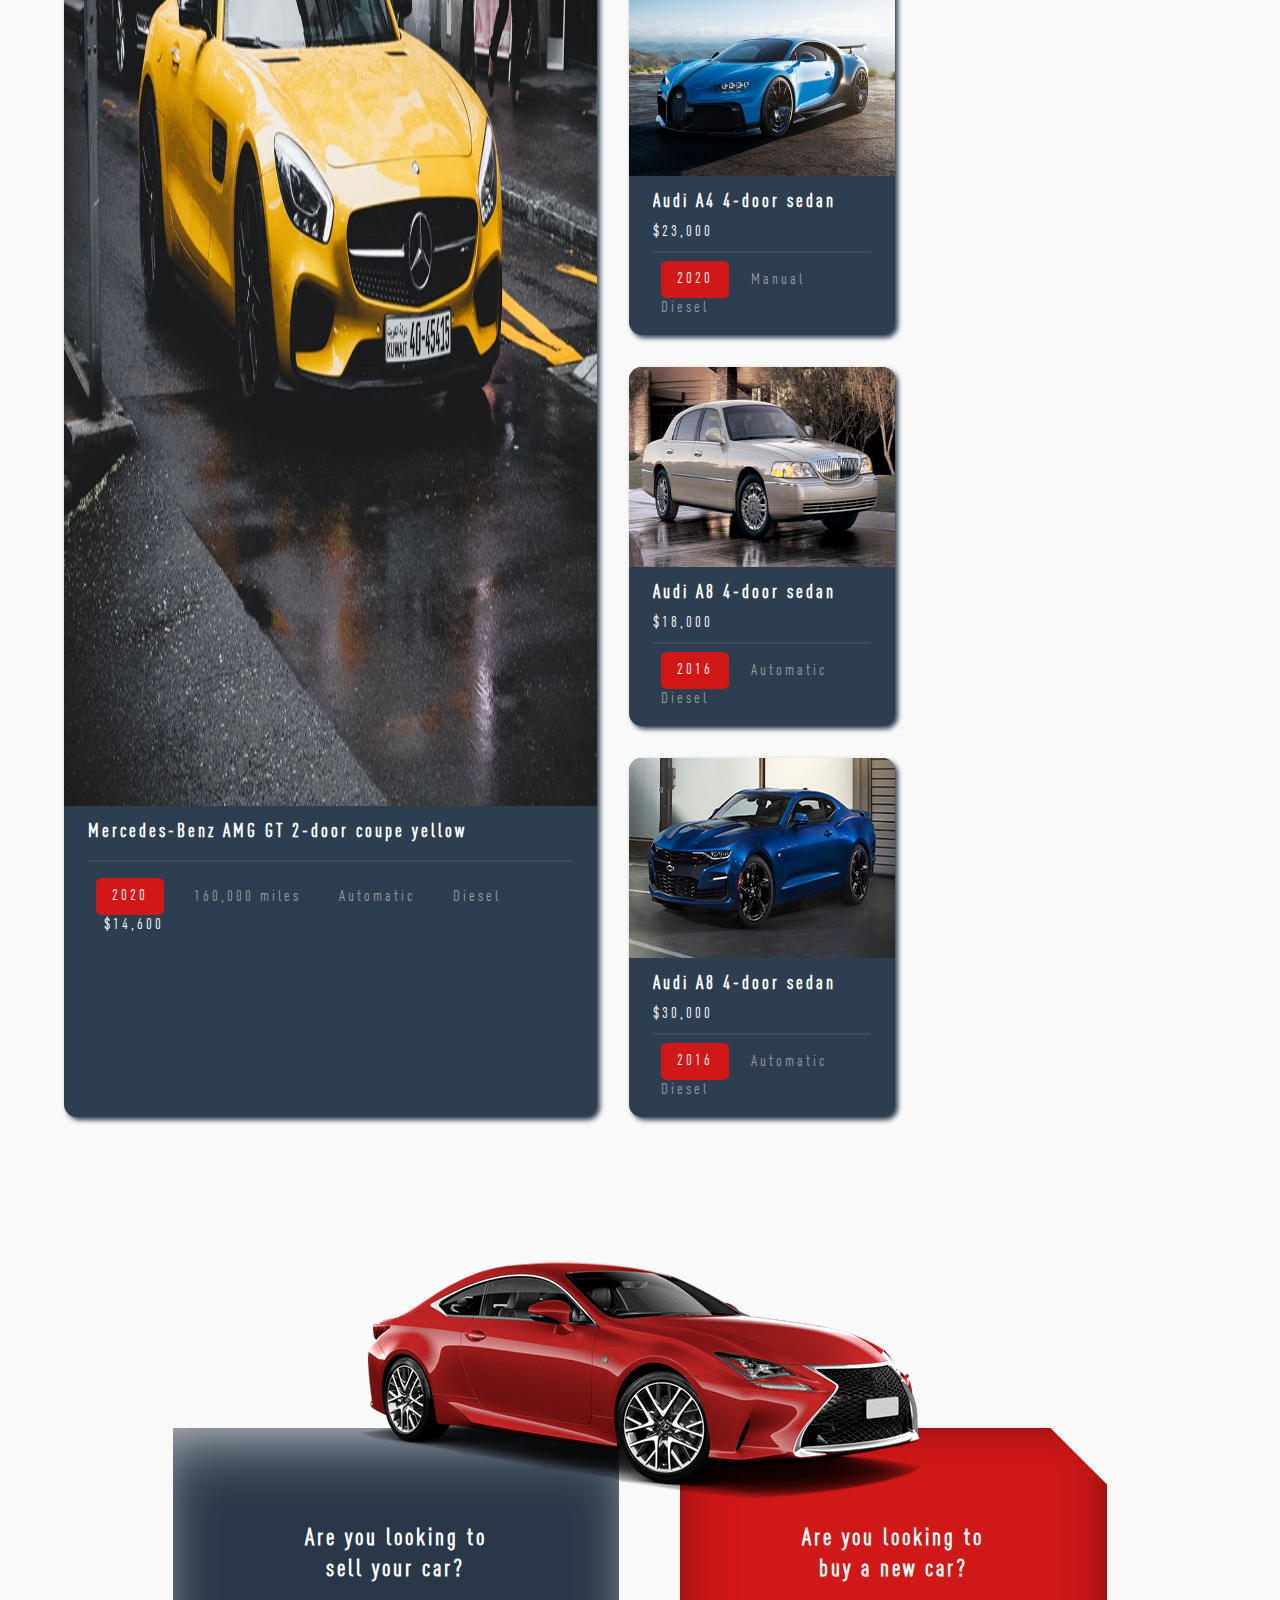
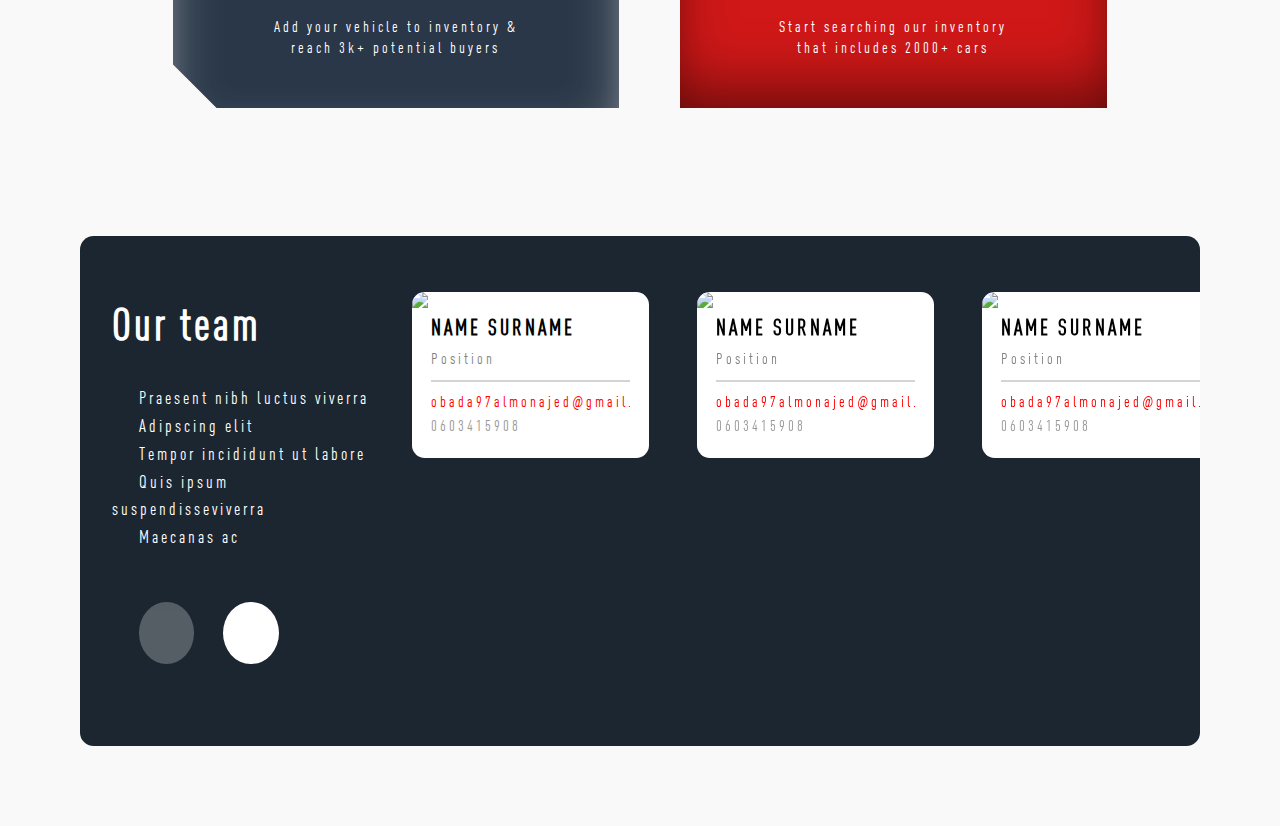
==== commit 6cb031cb: "Some improvements" ====
--- a/index.html
+++ b/index.html
@@ -75,9 +75,13 @@
     <section class="featured-cars">
       <h2><span>FEATURED</span> CARS</h2>
       <div class="car-1">
-        <img src="./assets/images/car-1.webp" alt="Car-1" />
+        <a href="single-car.html">
+          <img src="./assets/images/car-1.webp" alt="Car-1" />
+        </a>
         <div class="car-info">
-          <h3>Mercedes-Benz AMG GT 2-door coupe yellow</h3>
+          <a href="single-car.html">
+            <h3>Mercedes-Benz AMG GT 2-door coupe yellow</h3>
+          </a>
           <hr />
           <div class="tags">
             <span class="year"> 2020 </span>
@@ -91,12 +95,16 @@
 
       <div class="col-2">
         <div class="car-2 car-box">
-          <img
-            src="./assets/images/SONATA-hero-option1-764A5360-edit-640x354.jpg"
-            alt="Car-1"
-          />
+          <a href="single-car.html">
+            <img
+              src="./assets/images/SONATA-hero-option1-764A5360-edit-640x354.jpg"
+              alt="Car-1"
+            />
+          </a>
           <div class="car-info">
-            <h3>Porsche Macan 5-door SUV</h3>
+            <a href="single-car.html">
+              <h3>Porsche Macan 5-door SUV</h3>
+            </a>
             <span class="price">$14,600</span>
             <hr />
             <div class="tags">
@@ -107,12 +115,16 @@
           </div>
         </div>
         <div class="car-3 car-box">
-          <img
-            src="./assets/images/bugatti-chiron-pur-sport-106-1582836604.jpg"
-            alt="Car-1"
-          />
+          <a href="single-car.html">
+            <img
+              src="./assets/images/bugatti-chiron-pur-sport-106-1582836604.jpg"
+              alt="Car-1"
+            />
+          </a>
           <div class="car-info">
-            <h3>Audi A4 4-door sedan</h3>
+            <a href="single-car.html">
+              <h3>Audi A4 4-door sedan</h3>
+            </a>
             <span class="price">$23,000</span>
             <hr />
             <div class="tags">
@@ -124,9 +136,13 @@
         </div>
 
         <div class="car-5 car-box">
-          <img src="./assets/images/2006-Lincoln-TownCar.jpg" alt="Car-1" />
+          <a href="single-car.html">
+            <img src="./assets/images/2006-Lincoln-TownCar.jpg" alt="Car-1" />
+          </a>
           <div class="car-info">
-            <h3>Audi A8 4-door sedan</h3>
+            <a href="single-car.html">
+              <h3>Audi A8 4-door sedan</h3>
+            </a>
             <span class="price">$18,000</span>
             <hr />
             <div class="tags">
@@ -137,9 +153,13 @@
           </div>
         </div>
         <div class="car-5 car-box">
-          <img src="./assets/images/28676.jpg" alt="Car-1" />
+          <a href="single-car.html">
+            <img src="./assets/images/28676.jpg" alt="Car-1" />
+          </a>
           <div class="car-info">
-            <h3>Audi A8 4-door sedan</h3>
+            <a href="single-car.html">
+              <h3>Audi A8 4-door sedan</h3>
+            </a>
             <span class="price">$30,000</span>
             <hr />
             <div class="tags">
--- a/assets/css/main.css
+++ b/assets/css/main.css
@@ -1,44 +1,10 @@
+/* @import url("https://fonts.googleapis.com/css2?family=Merriweather&family=Montserrat&family=Oxygen&family=Poppins&family=Raleway&family=Ubuntu&display=swap"); */
 @font-face {
-  font-family: 'Merriweather';
-  font-style: normal;
-  font-weight: 400;
-  font-display: swap;
-  src: url(https://fonts.gstatic.com/s/merriweather/v22/u-440qyriQwlOrhSvowK_l5Oew.ttf) format('truetype');
-}
-@font-face {
-  font-family: 'Montserrat';
-  font-style: normal;
-  font-weight: 400;
-  font-display: swap;
-  src: url(https://fonts.gstatic.com/s/montserrat/v15/JTUSjIg1_i6t8kCHKm45xW4.ttf) format('truetype');
-}
-@font-face {
-  font-family: 'Oxygen';
-  font-style: normal;
-  font-weight: 400;
-  font-display: swap;
-  src: url(https://fonts.gstatic.com/s/oxygen/v10/2sDfZG1Wl4Lcnbu6iQ.ttf) format('truetype');
-}
-@font-face {
-  font-family: 'Poppins';
-  font-style: normal;
-  font-weight: 400;
-  font-display: swap;
-  src: url(https://fonts.gstatic.com/s/poppins/v15/pxiEyp8kv8JHgFVrFJA.ttf) format('truetype');
-}
-@font-face {
-  font-family: 'Raleway';
-  font-style: normal;
-  font-weight: 400;
-  font-display: swap;
-  src: url(https://fonts.gstatic.com/s/raleway/v19/1Ptxg8zYS_SKggPN4iEgvnHyvveLxVvaooCP.ttf) format('truetype');
-}
-@font-face {
-  font-family: 'Ubuntu';
-  font-style: normal;
-  font-weight: 400;
-  font-display: swap;
-  src: url(https://fonts.gstatic.com/s/ubuntu/v15/4iCs6KVjbNBYlgo6eA.ttf) format('truetype');
+  font-family: "AdihausDIN";
+  src: url("../fonts/729-font.ttf") format("truetype");
+}
+:root {
+  --rownum: 0;
 }
 * {
   padding: 0;
@@ -50,7 +16,8 @@
 }
 body {
   background-color: #f9f9f9;
-  font-family: "Ubuntu", sans-serif;
+  font-family: "AdihausDIN", Helvetica, Arial, sans-serif;
+  letter-spacing: 3px;
 }
 /* NAVBAR */
 .navbar {
@@ -59,6 +26,8 @@
   display: flex;
   width: 100%;
   align-items: center;
+  background-color: #e6e6e6;
+  box-shadow: rgba(50, 50, 93, 0.25) 0px 6px 12px -2px, rgba(0, 0, 0, 0.3) 0px 3px 7px -3px;
 }
 .navbar .logo img {
   width: 75px;
@@ -146,7 +115,7 @@
 /* Car Search */
 .buy-options {
   background-color: white;
-  margin: -5% 15% 10% 15%;
+  margin: -5% 15% 5% 15%;
   padding: 3em 5em;
   border-radius: 0.3rem;
   display: flex;
@@ -182,6 +151,7 @@
   color: white;
   border: 0;
   width: 100%;
+  cursor: pointer;
 }
 .row .brand-selection .select-custom .custom-arrow {
   position: absolute;
@@ -224,6 +194,7 @@
   position: absolute;
   bottom: 0;
   font-size: clamp(14px, 18px, 1.8em);
+  cursor: pointer;
 }
 /* FEATURED CARD */
 .featured-cars {
@@ -239,6 +210,10 @@
 }
 .featured-cars h2 span {
   color: #d01818;
+}
+.featured-cars a {
+  text-decoration: none;
+  color: white;
 }
 .featured-cars .car-1 {
   width: 45%;
@@ -305,7 +280,7 @@
 }
 .featured-cars .col-2 .car-box .car-info {
   color: white;
-  padding: 0.5em 1.5em;
+  padding: 0.5em 1.5em 0 1.5em;
 }
 .featured-cars .col-2 .car-box .car-info h3 {
   margin-bottom: 0.5rem;
@@ -318,7 +293,7 @@
 .featured-cars .col-2 .car-box .car-info .tags {
   margin-top: 0.5rem;
   overflow: hidden;
-  padding-bottom: 2em;
+  padding-bottom: 1em;
 }
 .featured-cars .col-2 .car-box .car-info .tags span {
   margin: 0 0.5em;
@@ -553,6 +528,7 @@
   padding-right: 5em;
   font-size: clamp(14px, 16px, 1.5em);
   line-height: 27px;
+  letter-spacing: 2px;
 }
 .about-container .about-content .about-text .spec {
   margin: 1.2em 0;
@@ -568,12 +544,10 @@
 /* PROM */
 .prom {
   margin: 5vh 10vw;
+  justify-content: space-between;
+}
+.prom div {
   display: flex;
-  justify-content: space-between;
-}
-.prom div {
-  background-color: #ced8e3;
-  padding: 3em 4em;
   text-align: center;
 }
 .prom div h4 {
@@ -658,80 +632,113 @@
 .contact-form .form-container form textarea {
   resize: none;
 }
+.contact-form .form-container form button {
+  border: none;
+  outline: none;
+  background-color: #2e3e51;
+  color: white;
+  padding: 0.6em 2.5em;
+  border-radius: 0.85em;
+  font-size: clamp(14px, 18px, 1.8em);
+  cursor: pointer;
+  width: 80%;
+  margin: 1em;
+  -webkit-box-shadow: 1.5px 2px 7px 0px rgba(0, 0, 0, 0.3);
+  -moz-box-shadow: 1.5px 2px 7px 0px rgba(0, 0, 0, 0.3);
+  box-shadow: 1.5px 2px 7px 0px rgba(0, 0, 0, 0.3);
+}
 /* SHOP */
 /* FILTERS */
 .filters {
-  margin: 10vh 0vw;
+  margin: 10vh 0vw 5vh 0;
   padding: 1em 10vw;
   background-color: #f2f2f2;
 }
+.filters .title {
+  position: relative;
+  display: grid;
+  grid-template-columns: auto auto;
+}
+.filters .title .sort {
+  position: absolute;
+  right: 0;
+  bottom: 0;
+}
+.filters .title .sort span {
+  color: #d01818;
+}
 .filters .filter-btn {
-  margin-left: 0.5em;
-  text-transform: uppercase;
-  color: white;
-  background-color: #253241;
-  padding: 1em 2em;
-  border-radius: 0.25rem;
-  text-align: center;
+  color: #253241;
   vertical-align: middle;
-  border: 1px solid transparent;
   line-height: 1.5;
   cursor: pointer;
   display: inline-block;
   text-decoration: none;
-  position: relative;
-}
-.filters .filter-btn i {
-  float: right;
-  position: absolute;
-  right: 0.5em;
-}
-.filters .filter-btn .show-form {
-  background-color: red;
-}
-.filters .filter-btn:hover {
-  box-shadow: 0 4px 4px 0 rgba(0, 0, 0, 0.24), 0 8px 10px 0 rgba(0, 0, 0, 0.19);
-}
-.filters form {
-  max-height: 0;
-  overflow: hidden;
-  transition: max-height 0.2s ease-out, margin-top 0.2s ease;
+}
+.filters .forms {
+  position: relative;
+  text-transform: uppercase;
+  display: grid;
+  grid-template-columns: 55% 40%;
+  grid-row-gap: 2em;
+  justify-content: space-around;
+  align-content: space-between;
+  margin-top: 1em;
+}
+.filters .forms .filter-form {
   display: grid;
   grid-template-columns: repeat(4, 1fr);
-  grid-row-gap: 2em;
-  justify-content: space-around;
-}
-.filters form div {
-  width: 100%;
-}
-.filters form div input,
-.filters form div select {
-  border-radius: 0.35em;
-  padding: 1em 0.5em;
-  width: 80%;
-}
-.filters form div input {
+  grid-template-rows: repeat(1, 1fr);
+  gap: 2em;
+  grid-auto-rows: var(--rownum);
+}
+.filters .forms .filter-form div select {
+  text-transform: uppercase;
+  width: 100%;
   border: none;
   outline: none;
-  width: 40%;
-  display: inline-block;
+  background: transparent;
+  cursor: pointer;
+}
+.filters .forms .form-right {
+  position: absolute;
+  right: 0;
+  display: grid;
+  grid-template-columns: auto auto;
+  gap: 1em;
+  grid-template-areas: "fl sr" "hh btn";
+}
+.filters .forms .form-right span {
+  margin: 0 0.5em;
+}
+.filters .forms .form-right span i {
+  margin-left: 0.5em;
+}
+.filters .forms .form-right button {
+  border: 1px solid #253241;
+  outline: none;
+  background: transparent;
+  color: #253241;
+  padding: 0 2.5em;
+  border-radius: 0.85em;
+  cursor: pointer;
+  height: 30px;
+  grid-area: btn;
 }
 /* SHOP CONTENT */
 .shop-content {
   display: grid;
-  grid-template-columns: repeat(4, auto);
+  grid-template-columns: repeat(auto-fit, minmax(250px, auto));
   column-gap: 1em;
   row-gap: 1em;
-  padding: 0 2em;
+  padding: 0 7em;
   padding-bottom: 2em;
 }
 .shop-content a {
   text-decoration: none;
+  color: white;
 }
 .shop-content .car-box {
-  -webkit-box-shadow: 3px 3px 5px 0px #2e3e51;
-  -moz-box-shadow: 3px 3px 5px 0px #2e3e51;
-  box-shadow: 3px 3px 5px 0px #2e3e51;
   background-color: #2e3e51;
   border-radius: 0.8rem;
 }
@@ -741,7 +748,7 @@
 }
 .shop-content .car-box .car-info {
   color: white;
-  padding: 0.5em 1.5em;
+  padding: 0.5em 1.5em 0 1.5em;
 }
 .shop-content .car-box .car-info h3 {
   margin-bottom: 0.5rem;
@@ -754,7 +761,7 @@
 .shop-content .car-box .car-info .tags {
   margin-top: 0.5rem;
   overflow: hidden;
-  padding-bottom: 2em;
+  padding-bottom: 1em;
 }
 .shop-content .car-box .car-info .tags span {
   margin: 0 0.5em;
@@ -775,22 +782,103 @@
 /* SELL CAR */
 .submit-car {
   margin: 10vh 0vw;
-  padding: 1em 10vw;
+  padding: 1em 5vw;
   background-color: #f2f2f2;
 }
 .submit-car p {
   margin-top: 1.5em;
 }
-.submit-car .details {
+.submit-car #sell_form {
+  background-color: #ffffff;
+  padding: 1em 2.5em;
   margin-top: 1.5em;
-  display: grid;
-  grid-template-columns: repeat(2, 1fr);
-  gap: 1.5em;
-}
-.submit-car .details input[type="file"] {
+  border-radius: 0.35em;
+  box-shadow: rgba(50, 50, 93, 0.25) 0px 6px 12px -2px, rgba(0, 0, 0, 0.3) 0px 3px 7px -3px;
+  /* Mark input boxes that gets an error on validation: */
+  /* Hide all steps by default: */
+  /* Make circles that indicate the steps of the form: */
+  /* Mark the steps that are finished and valid: */
+}
+.submit-car #sell_form h1 {
+  text-align: center;
+}
+.submit-car #sell_form label {
+  display: block;
+}
+.submit-car #sell_form input {
+  padding: 10px;
+  font-size: 17px;
+  border: 1px solid #aaaaaa;
+  margin: 0.5em;
+  border-radius: 0.35em;
+  box-shadow: rgba(50, 50, 93, 0.25) 0px 3px 5px -1px, rgba(0, 0, 0, 0.3) 0px 1px 4px -1px;
+  width: 90%;
+}
+.submit-car #sell_form .radio-tab input[type="radio"] {
+  opacity: 0;
+  position: fixed;
+  width: 0;
+}
+.submit-car #sell_form .radio-tab input[type="radio"]:checked + label {
+  background-color: #415772;
+}
+.submit-car #sell_form .radio-tab input[type="radio"].invalid {
+  background-color: #ffdddd;
+}
+.submit-car #sell_form .radio-tab label {
+  display: inline-block;
+  background-color: #f2f2f2;
+  padding: 10px 20px;
+  font-size: 16px;
+  border: 1px solid grey;
+  border-radius: 4px;
+}
+.submit-car #sell_form .radio-tab label:hover {
+  background-color: #537092;
+}
+.submit-car #sell_form input.invalid {
+  background-color: #ffdddd;
+}
+.submit-car #sell_form .tab {
   display: none;
 }
-.submit-car .details .car-image-label {
+.submit-car #sell_form button {
+  border: 1px solid #253241;
+  outline: none;
+  background: transparent;
+  color: #253241;
+  padding: 0 2.5em;
+  border-radius: 0.85em;
+  cursor: pointer;
+  height: 30px;
+  margin-top: 1em;
+}
+.submit-car #sell_form button:hover {
+  opacity: 0.8;
+}
+.submit-car #sell_form #prevBtn {
+  background-color: #e0e0e0;
+}
+.submit-car #sell_form .step {
+  height: 15px;
+  width: 15px;
+  margin: 0 2px;
+  background-color: #d9d9d9;
+  border: none;
+  border-radius: 50%;
+  display: inline-block;
+  opacity: 0.5;
+}
+.submit-car #sell_form .step.active {
+  opacity: 1;
+}
+.submit-car #sell_form .step.finish {
+  background-color: #04aa6d;
+}
+.submit-car #sell_form input[type="file"] {
+  display: none;
+}
+.submit-car #sell_form .car-image-label {
   color: white;
   background-color: #f5af09;
   font-size: 20px;
@@ -799,55 +887,49 @@
   display: block;
   padding: 1em 1.5em;
 }
-.submit-car .details .sell-form {
-  width: 50%;
-  position: relative;
-  height: 50px;
-  overflow: hidden;
-}
-.submit-car .details .sell-form input {
-  width: 100%;
+.submit-car #sell_form .select-custom {
+  position: relative;
+  width: 90%;
+}
+.submit-car #sell_form .select-custom select {
+  font-size: 17px;
+  margin: 0 0.5em;
+  padding: 0.6em 2.2em 0.6em 0.6em;
+  background: #2e3e51;
+  color: white;
+  border: 0;
+  width: 100%;
+}
+.submit-car #sell_form .select-custom .custom-arrow {
+  position: absolute;
+  top: 0;
+  right: 0;
+  display: block;
+  background: #384b62;
   height: 100%;
-  color: #595f6e;
-  padding-top: 20px;
-  border: none;
-  outline: none;
-}
-.submit-car .details .sell-form label {
-  position: absolute;
-  bottom: 0px;
-  left: 0%;
-  width: 100%;
-  height: 100%;
+  width: 3rem;
   pointer-events: none;
-  border-bottom: 1px solid black;
-}
-.submit-car .details .sell-form label::after {
+}
+.submit-car #sell_form .select-custom .custom-arrow::before,
+.submit-car #sell_form .select-custom .custom-arrow::after {
   content: "";
   position: absolute;
-  left: 0px;
-  bottom: -1px;
-  height: 100%;
-  width: 100%;
-  border-bottom: 3px solid #5fa8d3;
-  transform: translateX(-100%);
-  transition: transform all 0.3s ease;
-}
-.submit-car .details .sell-form label .content-name {
-  position: absolute;
-  bottom: 5px;
-  left: 0px;
-  transition: all 0.3s ease;
-}
-.submit-car .details .sell-form input:focus + .label-name .content-name,
-.submit-car .details .sell-form input:valid + .label-name .content-name {
-  transform: translateY(-150%);
-  font-size: 14px;
-  color: #5fa8d3;
-}
-.submit-car .details .sell-form input:focus + .label-name::after,
-.submit-car .details .sell-form input:valid + .label-name::after {
-  transform: translateX(0%);
+  width: 0;
+  height: 0;
+  left: 50%;
+  transform: translate(-50%, -50%);
+}
+.submit-car #sell_form .select-custom .custom-arrow::before {
+  border-left: 0.45em solid transparent;
+  border-right: 0.45em solid transparent;
+  border-bottom: 0.45em solid white;
+  top: 40%;
+}
+.submit-car #sell_form .select-custom .custom-arrow::after {
+  border-left: 0.45em solid transparent;
+  border-right: 0.45em solid transparent;
+  border-top: 0.45em solid white;
+  top: 60%;
 }
 /* SINGLE PAGE */
 .car-details {
@@ -942,10 +1024,14 @@
 .car-details .car-description p {
   line-height: 1.5em;
   word-spacing: 0.3em;
-  color: #4d4d4d;
-}
-.car-details .car-description p#more {
-  display: none;
+  color: #333333;
+  letter-spacing: 2px;
+}
+.car-details .car-description p#box {
+  box-sizing: border-box;
+  margin: 0;
+  overflow: hidden;
+  transition: all 2s;
 }
 .car-details .car-description button {
   padding: 1em 1.2em;
@@ -1019,3 +1105,336 @@
 .car-details .car-main-detail .details div .detail-name {
   font-weight: 600;
 }
+.dropdown--is-open #box {
+  overflow: hidden;
+  padding-bottom: 168px;
+}
+/* RELATED CARS */
+.related-cars {
+  padding: 0em 5vw 2em 5vw;
+}
+.related-cars .related-title h3 {
+  color: black;
+  font-weight: normal;
+  margin: 1.75rem 0 1rem 0;
+  font-size: clamp(16px, 28px, 3em);
+}
+.related-cars .grid {
+  display: grid;
+  grid-template-columns: repeat(auto-fit, minmax(50px, 1fr));
+  gap: 1em;
+}
+.related-cars .grid a {
+  text-decoration: none;
+}
+.related-cars .grid .box {
+  background-color: #2e3e51;
+  border-radius: 0.8rem;
+  -webkit-box-shadow: 3px 3px 5px 0px #2e3e51;
+  -moz-box-shadow: 3px 3px 5px 0px #2e3e51;
+  box-shadow: 3px 3px 5px 0px #2e3e51;
+}
+.related-cars .grid h4 {
+  color: black;
+  font-weight: normal;
+  margin: 1.75rem 0 1rem 0;
+  font-size: clamp(14px, 16px, 2.5em);
+  margin: 1rem 0 0.5rem 0;
+  color: white;
+  padding: 0 1em;
+}
+.related-cars .grid .price {
+  margin: 0;
+  color: white;
+  padding: 0 1em 0.5em 1em;
+  font-size: clamp(12px, 14px, 1.4em);
+}
+.related-cars .grid img {
+  width: 100%;
+}
+.boxes {
+  text-align: center;
+  position: relative;
+  width: 100%;
+  margin: 0 auto;
+}
+.boxes .box {
+  display: block;
+  float: left;
+  position: relative;
+  width: 400px;
+  height: 350px;
+  text-align: center;
+  border-collapse: collapse;
+  text-decoration: none;
+  color: #a21313;
+  overflow: hidden;
+}
+.boxes .box h3 {
+  transition: all 0.5s;
+  padding-top: 50px;
+  padding-bottom: 60px;
+  margin: 0;
+  font-size: 2em;
+  text-transform: uppercase;
+}
+.boxes .box i {
+  transition: all 0.4s;
+  font-size: 4em;
+}
+.boxes .box p {
+  transition: all 0.5s;
+  margin-top: 70px;
+}
+.boxes .box:before {
+  transition: all 0.4s;
+  position: absolute;
+  content: "";
+  width: 100%;
+  height: 50%;
+  left: 50%;
+  margin-left: -50%;
+  top: 25%;
+  border-color: rgba(200, 200, 200, 0);
+  border-style: solid;
+  border-width: 0 1px;
+}
+.boxes .box:after {
+  transition: all 0.4s;
+  position: absolute;
+  content: "";
+  width: 50%;
+  height: 100%;
+  left: 50%;
+  margin-left: -25%;
+  top: 0;
+  border-color: rgba(200, 200, 200, 0);
+  border-style: solid;
+  border-width: 1px 0;
+}
+.boxes .box:hover {
+  color: #415772;
+}
+.boxes .box:hover h3 {
+  padding-top: 80px;
+  padding-bottom: 30px;
+}
+.boxes .box:hover p {
+  margin-top: 30px;
+}
+.boxes .box:hover:before {
+  height: 352px;
+  top: 0%;
+  border-color: #5a5a5a;
+  border-radius: 40%;
+}
+/* NOVI FOOTEER */
+.footer-section {
+  background: #e6e6e6;
+  position: relative;
+}
+.footer-section .container {
+  width: 100%;
+  padding-right: var(--bs-gutter-x, 0.75rem);
+  padding-left: var(--bs-gutter-x, 0.75rem);
+  margin-right: auto;
+  margin-left: auto;
+}
+@media (min-width: 576px) {
+  .footer-section .container {
+    max-width: 540px;
+  }
+}
+@media (min-width: 768px) {
+  .footer-section .container {
+    max-width: 720px;
+  }
+}
+@media (min-width: 992px) {
+  .footer-section .container {
+    max-width: 960px;
+  }
+}
+@media (min-width: 1200px) {
+  .footer-section .container {
+    max-width: 1140px;
+  }
+}
+@media (min-width: 1400px) {
+  .footer-section .container {
+    max-width: 1320px;
+  }
+}
+.footer-section .pt-5 {
+  padding-top: 3rem !important;
+}
+.footer-section .pb-5 {
+  padding-bottom: 3rem !important;
+}
+.footer-section .row {
+  --bs-gutter-x: 1.5rem;
+  --bs-gutter-y: 0;
+  display: flex;
+  margin-top: calc(var(--bs-gutter-y) * -1);
+  margin-right: calc(var(--bs-gutter-x) / -2);
+  margin-left: calc(var(--bs-gutter-x) / -2);
+}
+.footer-section .row > * {
+  flex-shrink: 0;
+  width: 100%;
+  max-width: 100%;
+  padding-right: calc(var(--bs-gutter-x) / 2);
+  padding-left: calc(var(--bs-gutter-x) / 2);
+  margin-top: var(--bs-gutter-y);
+}
+.footer-section .col-xl-4 {
+  flex: 0 0 auto;
+  width: 33.33333333%;
+}
+.footer-section .col-md-4 {
+  flex: 0 0 auto;
+  width: 33.33333333%;
+}
+.footer-section .col-xl-5 {
+  flex: 0 0 auto;
+  width: 41.66666667%;
+}
+.footer-section .col-md-5 {
+  flex: 0 0 auto;
+  width: 41.66666667%;
+}
+.footer-section .col-lg-5 {
+  flex: 0 0 auto;
+  width: 41.66666667%;
+}
+.footer-section .col-md-6 {
+  flex: 0 0 auto;
+  width: 50%;
+}
+.footer-section .footer-cta {
+  border-bottom: 1px solid #373636;
+}
+.footer-section .single-cta i {
+  color: #d01818;
+  font-size: 30px;
+  float: left;
+  margin-top: 8px;
+}
+.footer-section .cta-text {
+  padding-left: 15px;
+  display: inline-block;
+}
+.footer-section .cta-text h4 {
+  color: #253241;
+  font-size: 20px;
+  font-weight: 600;
+  margin-bottom: 2px;
+}
+.footer-section .cta-text span {
+  color: #757575;
+  font-size: 15px;
+}
+.footer-section .footer-content {
+  position: relative;
+  z-index: 2;
+}
+.footer-section .footer-pattern img {
+  position: absolute;
+  top: 0;
+  left: 0;
+  height: 330px;
+  background-size: cover;
+  background-position: 100% 100%;
+}
+.footer-section .footer-logo {
+  margin-bottom: 30px;
+}
+.footer-section .footer-logo img {
+  max-width: 200px;
+}
+.footer-section .footer-text p {
+  margin-bottom: 14px;
+  font-size: 14px;
+  color: #7e7e7e;
+  line-height: 28px;
+}
+.footer-section .footer-social-icon span {
+  color: #253241;
+  display: block;
+  font-size: 20px;
+  font-weight: 700;
+  margin-bottom: 20px;
+}
+.footer-section .footer-social-icon a {
+  color: #fff;
+  font-size: 16px;
+  margin-right: 15px;
+}
+.footer-section .footer-social-icon i {
+  height: 40px;
+  width: 40px;
+  text-align: center;
+  line-height: 38px;
+  border-radius: 50%;
+}
+.footer-section .facebook-bg {
+  background: #3b5998;
+}
+.footer-section .twitter-bg {
+  background: #55acee;
+}
+.footer-section .google-bg {
+  background: #dd4b39;
+}
+.footer-section .footer-widget-heading h3 {
+  color: #253241;
+  font-size: 20px;
+  font-weight: 600;
+  margin-bottom: 40px;
+  position: relative;
+  overflow: visible;
+}
+.footer-section .footer-widget-heading h3::before {
+  content: "";
+  position: absolute;
+  left: 0;
+  bottom: -15px;
+  height: 2px;
+  width: 50px;
+  background: #d01818;
+}
+.footer-section .footer-widget ul li {
+  float: left;
+  width: 50%;
+  margin-bottom: 12px;
+}
+.footer-section .footer-widget ul li a:hover {
+  color: #d01818;
+}
+.footer-section .footer-widget ul li a {
+  color: #878787;
+  text-transform: capitalize;
+}
+.footer-section .copyright-area {
+  background: #202020;
+  padding: 25px 0;
+}
+.footer-section .copyright-text p {
+  margin: 0;
+  font-size: 14px;
+  color: #878787;
+}
+.footer-section .copyright-text p a {
+  color: #d01818;
+}
+.footer-section .footer-menu li {
+  display: inline-block;
+  margin-left: 20px;
+}
+.footer-section .footer-menu li:hover a {
+  color: #d01818;
+}
+.footer-section .footer-menu li a {
+  font-size: 14px;
+  color: #878787;
+}
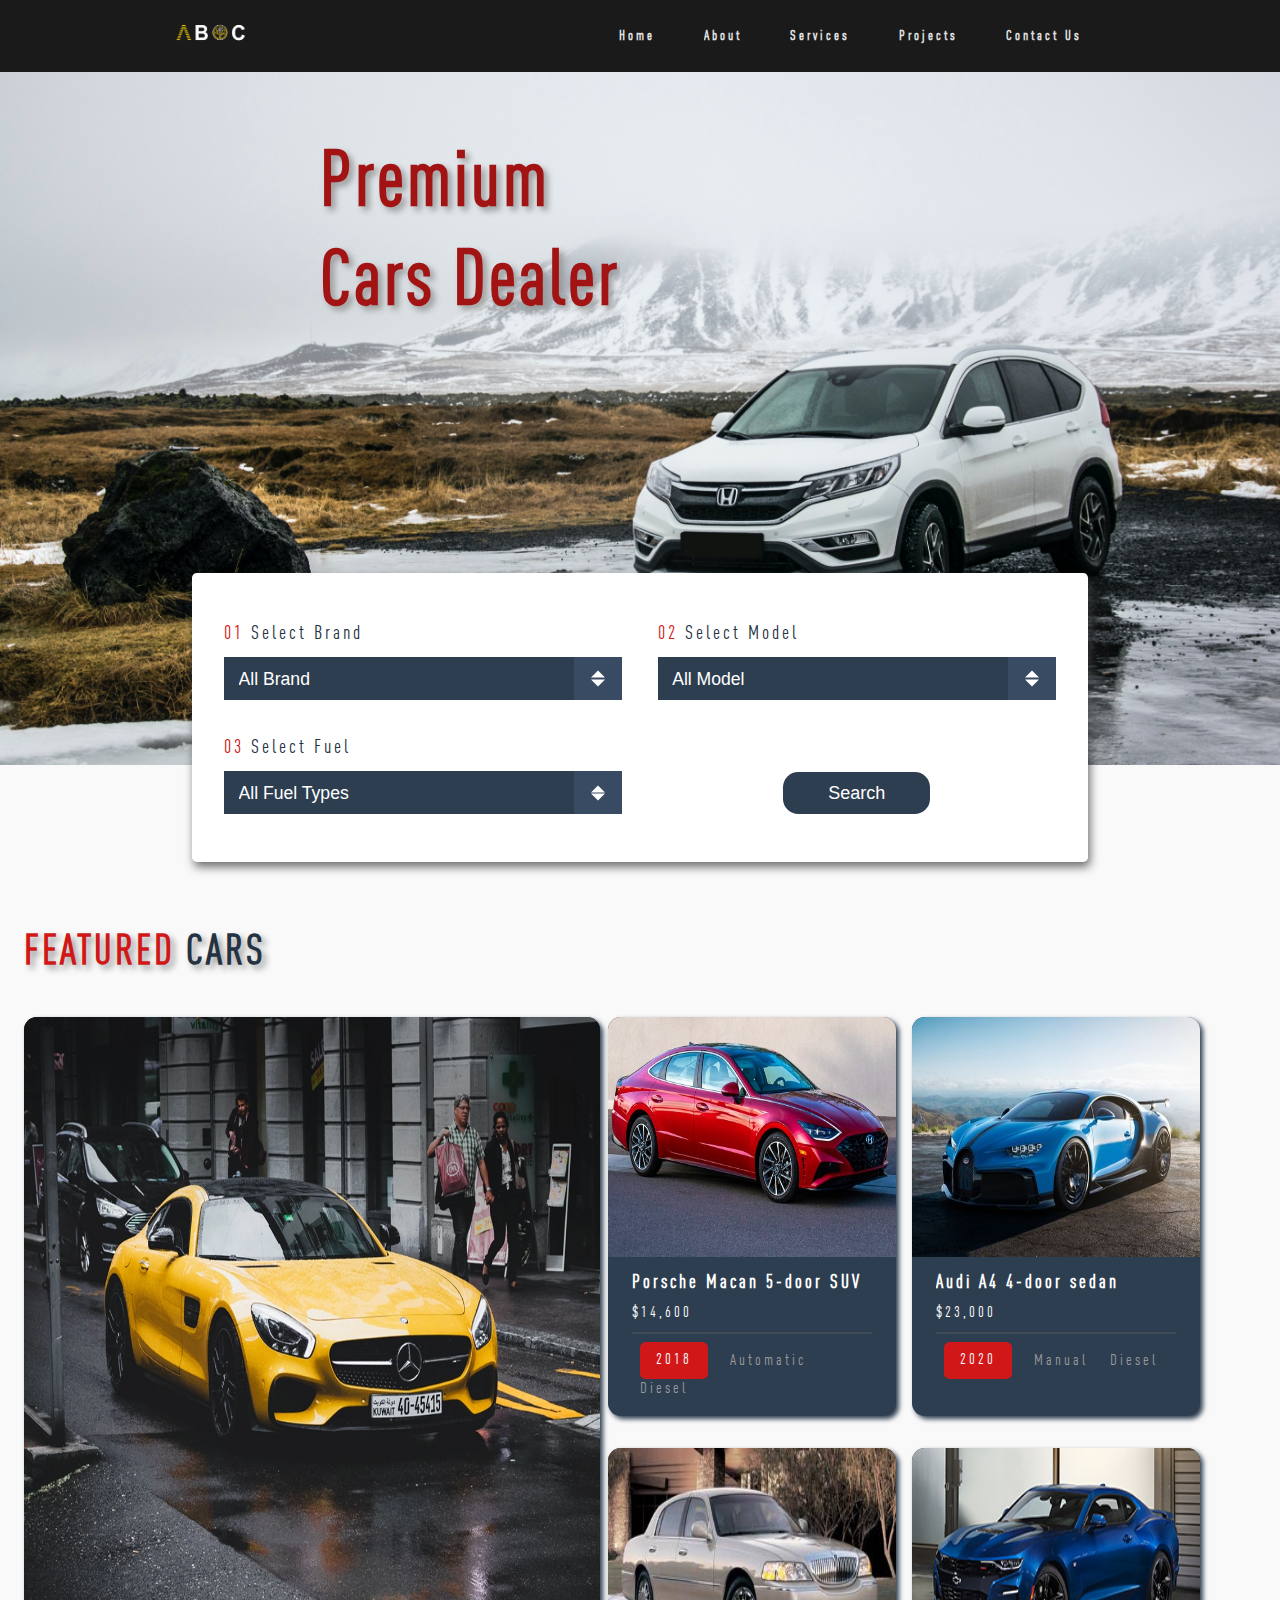
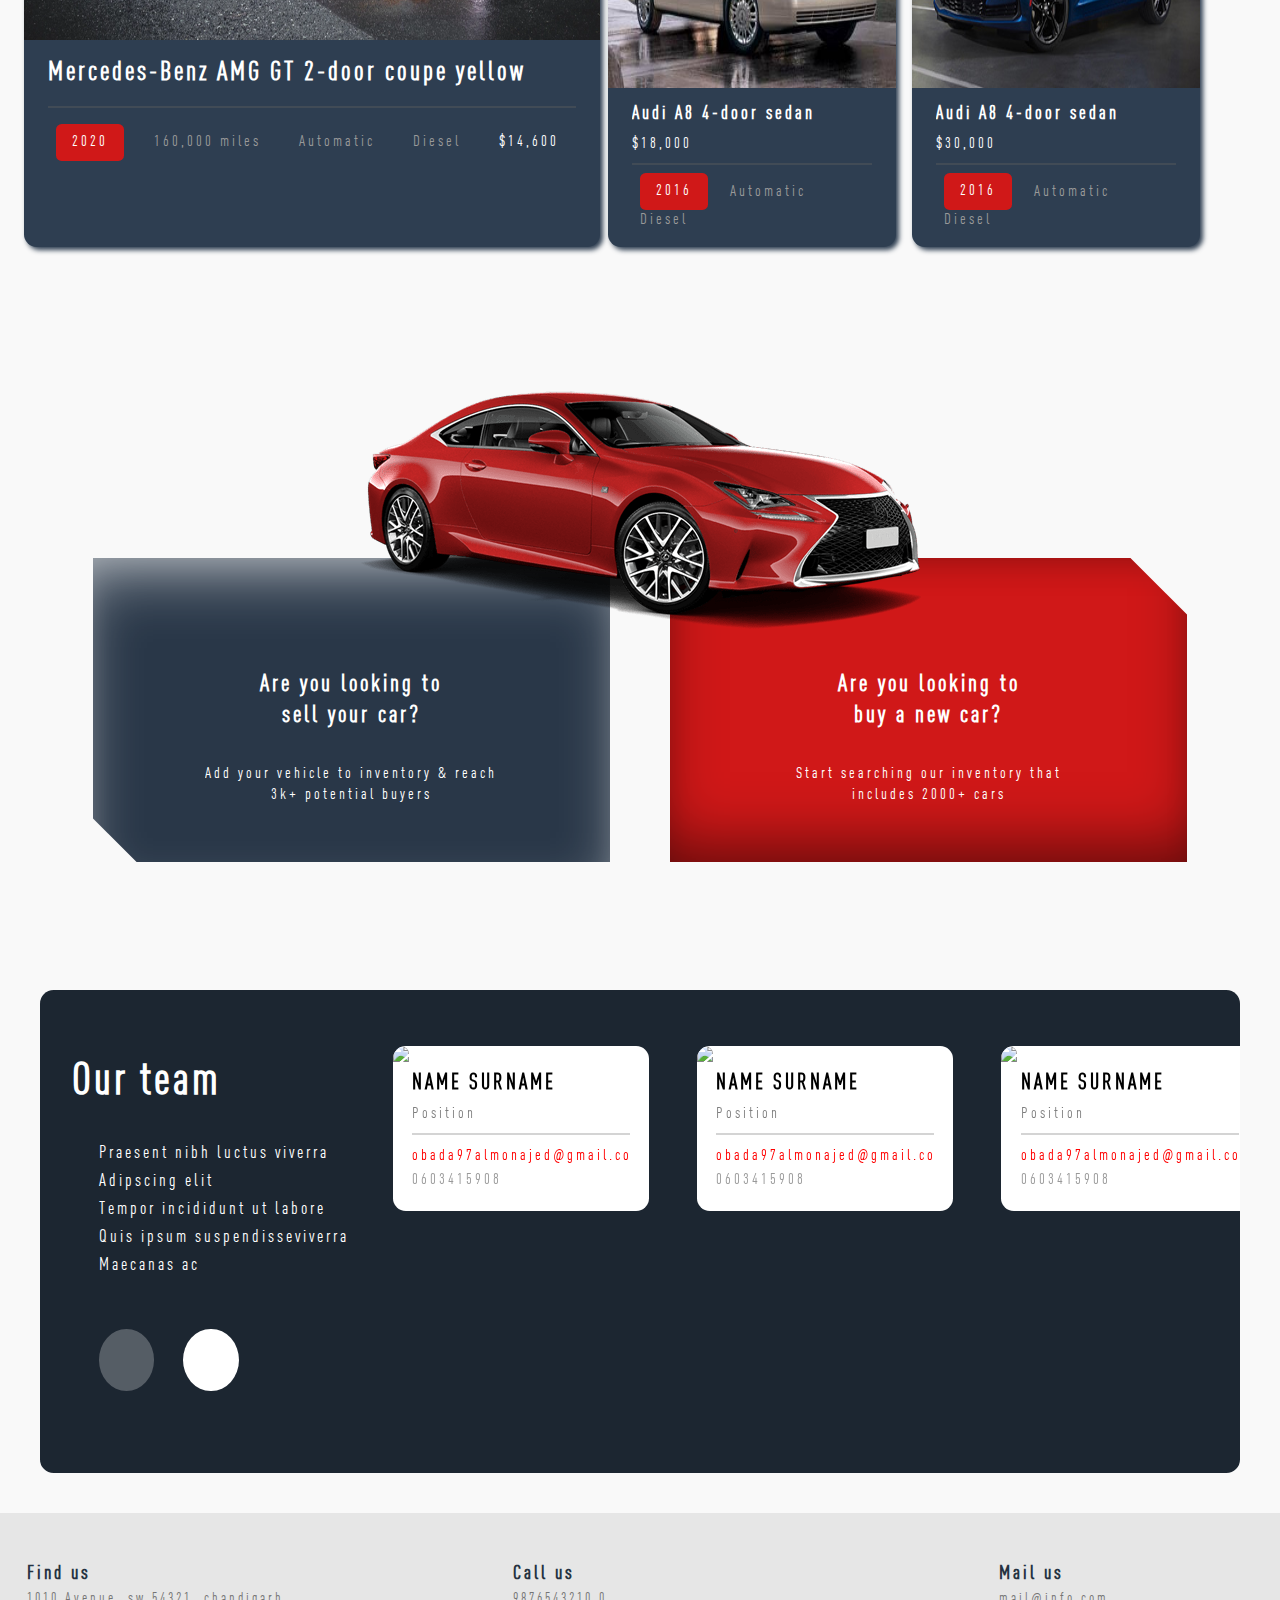
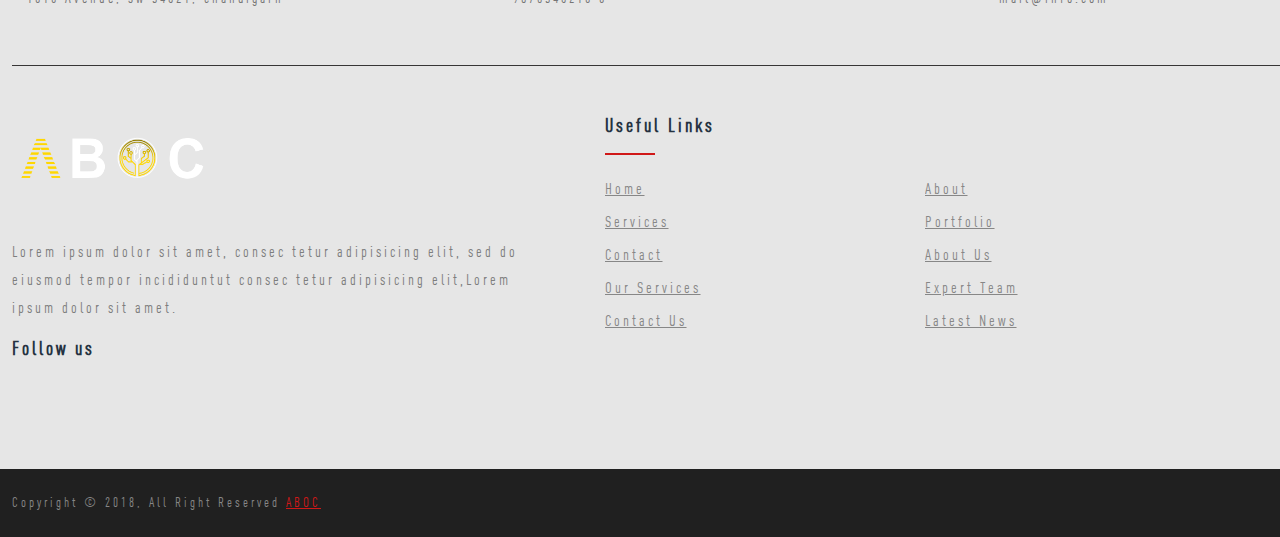
==== commit ddd8e6d2: "Home page - rsponsive" ====
--- a/index.html
+++ b/index.html
@@ -64,7 +64,7 @@
             <span class="custom-arrow"></span>
           </div>
         </div>
-        <div class="brand-selection">
+        <div class="brand-selection btn-center">
           <button class="btn btn-primary">
             Search <i class="fas fa-search"></i>
           </button>
--- a/assets/css/main.css
+++ b/assets/css/main.css
@@ -19,41 +19,149 @@
   font-family: "AdihausDIN", Helvetica, Arial, sans-serif;
   letter-spacing: 3px;
 }
-/* NAVBAR */
+/* NAVBAR 
+
 .navbar {
   padding: 1em 5%;
   position: absolute;
   display: flex;
   width: 100%;
   align-items: center;
-  background-color: #e6e6e6;
-  box-shadow: rgba(50, 50, 93, 0.25) 0px 6px 12px -2px, rgba(0, 0, 0, 0.3) 0px 3px 7px -3px;
-}
-.navbar .logo img {
-  width: 75px;
-}
-.navbar .navbar_left {
-  margin-left: 10vh;
+  background-color: darken(@third_color, 10%);
+  box-shadow: rgba(50, 50, 93, 0.25) 0px 6px 12px -2px,
+    rgba(0, 0, 0, 0.3) 0px 3px 7px -3px;
+
+  .logo {
+    img {
+      width: 75px;
+    }
+  }
+
+  .navbar_left {
+    margin-left: 10vh;
+    display: flex;
+    justify-content: space-between;
+    width: 40%;
+    z-index: 9;
+
+    li {
+      list-style-type: none;
+
+      a {
+        color: lighten(@secondary_color, 15%);
+        text-decoration: none;
+        font-weight: bold;
+        font-size: 16px;
+        text-transform: uppercase;
+
+        &:hover {
+          color: @secondary_color;
+        }
+
+        &.active {
+          color: darken(@primary_color, 10%);
+        }
+      }
+    }
+  }
+} 
+
+
+/* NOVI NAV */
+.newNav nav {
+  position: fixed;
+  top: 0;
+  width: 100%;
+  overflow: hidden;
+  z-index: 2222;
   display: flex;
-  justify-content: space-between;
+  justify-content: space-around;
+  align-items: center;
+  min-height: 8vh;
+  background-color: #1a1a1a;
+}
+.newNav nav .nav-links {
+  display: flex;
+  justify-content: space-around;
   width: 40%;
-  z-index: 9;
-}
-.navbar .navbar_left li {
-  list-style-type: none;
-}
-.navbar .navbar_left li a {
-  color: #415772;
+}
+.newNav nav .nav-links li {
+  list-style: none;
+}
+.newNav nav .nav-links a {
+  color: #e2e2e2;
   text-decoration: none;
+  letter-spacing: 3px;
   font-weight: bold;
-  font-size: 16px;
-  text-transform: uppercase;
-}
-.navbar .navbar_left li a:hover {
-  color: #253241;
-}
-.navbar .navbar_left li a.active {
-  color: #a21313;
+  font-size: 14px;
+}
+.newNav nav .nav-links a:hover {
+  color: #ccac00;
+}
+.newNav nav .burger {
+  display: none;
+  cursor: pointer;
+}
+.newNav nav .burger div {
+  width: 25px;
+  height: 3px;
+  background-color: #998100;
+  margin: 5px;
+  transition: all 0.3s ease;
+}
+@media screen and (max-width: 1024px) {
+  .newNav nav .nav-links {
+    width: 60%;
+  }
+}
+@media screen and (max-width: 768px) {
+  body {
+    overflow-x: hidden;
+  }
+  .newNav nav .nav-links {
+    overflow: hidden;
+    position: absolute;
+    right: 0;
+    height: 92vh;
+    top: 8vh;
+    background-color: #1a1a1a;
+    display: flex;
+    flex-direction: column;
+    align-items: center;
+    z-index: 999;
+    width: 0%;
+    transform: translateX(100%);
+    transition: transform 0.5s ease-in, width 0.5s ease-in-out;
+  }
+  .newNav nav .nav-links li {
+    opacity: 0;
+  }
+  .newNav nav .burger {
+    display: block;
+  }
+}
+.nav-active {
+  transform: translateX(0%) !important;
+  width: 50% !important;
+}
+@keyframes navLinkFade {
+  from {
+    opacity: 0;
+    transform: translateX(50px);
+  }
+  to {
+    opacity: 1;
+    transform: translateX(0px);
+  }
+}
+.toggle .line1 {
+  transform: rotate(-45deg) translate(-5px, 6px);
+}
+.toggle .line2 {
+  opacity: 0;
+}
+.toggle .line3 {
+  transform: rotate(45deg) translate(-5px, -6px);
 }
 /* FOOTER */
 .footer footer {
@@ -97,6 +205,7 @@
 /* HERO SECTION */
 .hero {
   height: 95vh;
+  text-shadow: 4px 4px 6px #969696;
   background-image: url("../images/hero.jpg");
   background-size: cover;
   background-repeat: no-repeat;
@@ -104,7 +213,7 @@
   background-position: center;
 }
 .hero h1 {
-  font-size: clamp(14px, 5em, 6vw);
+  font-size: clamp(2.5em, 5em, 6vw);
   position: absolute;
   margin-left: auto;
   margin-right: auto;
@@ -131,6 +240,10 @@
 }
 .row .brand-selection {
   position: relative;
+}
+.row .brand-selection.btn-center {
+  display: flex;
+  justify-content: center;
 }
 .row .brand-selection p {
   margin-bottom: 0.5em;
@@ -200,13 +313,15 @@
 .featured-cars {
   display: flex;
   flex-wrap: wrap;
-  padding: 0 3em;
+  padding: 0 1.5em;
 }
 .featured-cars h2 {
   width: 100%;
-  margin-bottom: 1.5em;
+  margin-bottom: 0.5em;
   font-size: clamp(1.8em, 2.6em, 3.5em);
   color: #253241;
+  font-weight: bold;
+  text-shadow: 4px 4px 6px #969696;
 }
 .featured-cars h2 span {
   color: #d01818;
@@ -216,10 +331,10 @@
   color: white;
 }
 .featured-cars .car-1 {
-  width: 45%;
+  width: 45vw;
   background-color: #2e3e51;
   border-radius: 0.8rem;
-  margin: 1em;
+  margin: 1em 0;
   -webkit-box-shadow: 3px 3px 5px 0px #2e3e51;
   -moz-box-shadow: 3px 3px 5px 0px #2e3e51;
   box-shadow: 3px 3px 5px 0px #2e3e51;
@@ -234,6 +349,7 @@
 }
 .featured-cars .car-1 .car-info h3 {
   margin-bottom: 1rem;
+  font-size: clamp(1em, 1.7em, 3em);
 }
 .featured-cars .car-1 .car-info hr {
   border: 1px solid #5f5f5f;
@@ -263,19 +379,19 @@
 .featured-cars .col-2 {
   display: flex;
   flex-wrap: wrap;
-  width: 50%;
+  width: 50vw;
 }
 .featured-cars .col-2 .car-box {
   -webkit-box-shadow: 3px 3px 5px 0px #2e3e51;
   -moz-box-shadow: 3px 3px 5px 0px #2e3e51;
   box-shadow: 3px 3px 5px 0px #2e3e51;
   width: 45%;
-  margin: 1em;
+  margin: 1em 0.5em;
   background-color: #2e3e51;
   border-radius: 0.8rem;
 }
 .featured-cars .col-2 .car-box img {
-  height: 200px;
+  height: 15em;
   width: 100%;
 }
 .featured-cars .col-2 .car-box .car-info {
@@ -333,6 +449,7 @@
   background-color: #293748;
   margin: 0 0.8em;
   box-shadow: rgba(255, 255, 255, 0.5) 0px 30px 60px -12px inset, rgba(253, 255, 255, 0.3) 0px 18px 36px -18px inset;
+  width: 100%;
 }
 .options .row .sell-car:after {
   content: "";
@@ -357,6 +474,7 @@
   background-color: #d01818;
   margin: 0 0.8em;
   box-shadow: rgba(0, 0, 0, 0.5) 0px -30px 60px -12px inset, rgba(0, 0, 0, 0.3) 0px 18px 36px -18px inset;
+  width: 100%;
 }
 .options .row .buy-car:after {
   content: "";
@@ -377,7 +495,7 @@
 }
 /* TEAM */
 .team {
-  margin: 5em;
+  margin: 2.5em;
   border-radius: 0.85rem;
 }
 .team .glider-contain {
@@ -459,12 +577,13 @@
   border-radius: 0.8em;
   padding-bottom: 1.2em;
 }
+.team .glider-contain .glider .p_content .p_img {
+  border-radius: 0.8em 0.8em 0 0;
+  width: 100%;
+}
 .team .glider-contain .glider .p_content .box {
   position: relative;
   padding: 0 1.2em;
-}
-.team .glider-contain .glider .p_content .box .p_img {
-  border-radius: 0.8em 0.8em 0 0;
 }
 .team .glider-contain .glider .p_content .box .fas {
   background-color: #d01818;
@@ -520,9 +639,10 @@
 .about-container .about-content {
   display: flex;
   align-items: stretch;
+  flex-wrap: wrap;
 }
 .about-container .about-content > * {
-  width: 100%;
+  width: 45%;
 }
 .about-container .about-content .about-text {
   padding-right: 5em;
@@ -541,6 +661,9 @@
   height: 100%;
   border-radius: 1.25em;
 }
+.about-container .about-content .about-img img {
+  width: 100%;
+}
 /* PROM */
 .prom {
   margin: 5vh 10vw;
@@ -549,6 +672,10 @@
 .prom div {
   display: flex;
   text-align: center;
+  flex-wrap: wrap;
+}
+.prom div > .box {
+  width: 33%;
 }
 .prom div h4 {
   font-size: clamp(14px, 16px, 1.5em);
@@ -561,7 +688,7 @@
 }
 /* CONTACT */
 .contact-info {
-  margin: 10vh 10vw;
+  margin: 15vh 10vw;
   display: flex;
   justify-content: space-around;
 }
@@ -706,7 +833,9 @@
   display: grid;
   grid-template-columns: auto auto;
   gap: 1em;
-  grid-template-areas: "fl sr" "hh btn";
+  /* grid-template-areas:
+        "fl sr"
+        "hh btn"; */
 }
 .filters .forms .form-right span {
   margin: 0 0.5em;
@@ -723,7 +852,7 @@
   border-radius: 0.85em;
   cursor: pointer;
   height: 30px;
-  grid-area: btn;
+  /* grid-area: btn; */
 }
 /* SHOP CONTENT */
 .shop-content {
@@ -1121,7 +1250,7 @@
 }
 .related-cars .grid {
   display: grid;
-  grid-template-columns: repeat(auto-fit, minmax(50px, 1fr));
+  grid-template-columns: repeat(auto-fit, minmax(175px, 1fr));
   gap: 1em;
 }
 .related-cars .grid a {
@@ -1162,8 +1291,7 @@
   display: block;
   float: left;
   position: relative;
-  width: 400px;
-  height: 350px;
+  width: 100%;
   text-align: center;
   border-collapse: collapse;
   text-decoration: none;
@@ -1232,6 +1360,31 @@
 .footer-section {
   background: #e6e6e6;
   position: relative;
+  /* @media (min-width: 576px) {
+    .container {
+      max-width: 540px;
+    }
+  }
+  @media (min-width: 768px) {
+    .container {
+      max-width: 720px;
+    }
+  }
+  @media (min-width: 992px) {
+    .container {
+      max-width: 960px;
+    }
+  }
+  @media (min-width: 1200px) {
+    .container {
+      max-width: 1140px;
+    }
+  }
+  @media (min-width: 1400px) {
+    .container {
+      max-width: 1320px;
+    }
+  } */
 }
 .footer-section .container {
   width: 100%;
@@ -1239,31 +1392,6 @@
   padding-left: var(--bs-gutter-x, 0.75rem);
   margin-right: auto;
   margin-left: auto;
-}
-@media (min-width: 576px) {
-  .footer-section .container {
-    max-width: 540px;
-  }
-}
-@media (min-width: 768px) {
-  .footer-section .container {
-    max-width: 720px;
-  }
-}
-@media (min-width: 992px) {
-  .footer-section .container {
-    max-width: 960px;
-  }
-}
-@media (min-width: 1200px) {
-  .footer-section .container {
-    max-width: 1140px;
-  }
-}
-@media (min-width: 1400px) {
-  .footer-section .container {
-    max-width: 1320px;
-  }
 }
 .footer-section .pt-5 {
   padding-top: 3rem !important;
@@ -1354,7 +1482,7 @@
 }
 .footer-section .footer-text p {
   margin-bottom: 14px;
-  font-size: 14px;
+  font-size: clamp(14px, 1em, 2.5em);
   color: #7e7e7e;
   line-height: 28px;
 }
@@ -1438,3 +1566,494 @@
   font-size: 14px;
   color: #878787;
 }
+/* LARGE SCREENS */
+@media only screen and (min-width: 1600px) {
+  .shop-content .car-box .car-info .tags span {
+    margin: 0.5em 0.5em;
+  }
+  .options .row {
+    overflow-x: initial;
+  }
+  .options .row .buy-car {
+    overflow: unset;
+  }
+  .team .glider-slide {
+    min-width: 300px;
+  }
+}
+@media only screen and (min-width: 2300px) {
+  .featured-cars .car-1 img {
+    height: 85%;
+  }
+  .featured-cars .col-2 .car-box img {
+    height: 25em;
+  }
+  .car-details .car-images-carousel .mySlides img {
+    height: 45em;
+  }
+  .about-container .about-content .about-img img {
+    height: 550px;
+  }
+}
+@media only screen and (min-width: 3001px) {
+  .featured-cars .col-2 .car-box img {
+    height: 35em;
+  }
+  .shop-content {
+    grid-template-columns: repeat(auto-fit, minmax(25em, auto));
+  }
+}
+@media only screen and (min-width: 4400px) {
+  .featured-cars .car-1 img {
+    height: 90%;
+  }
+  .featured-cars .col-2 .car-box img {
+    height: 45em;
+  }
+}
+/* SMALL SCREENS */
+/* @media only screen and (max-width: 1366px) {
+  .featured-cars {
+    padding: 0 1.5em;
+  }
+  .team {
+    margin: 2.5em;
+  }
+} */
+@media only screen and (max-width: 1280px) {
+  .hero {
+    height: 85vh;
+  }
+  .buy-options {
+    padding: 3em 2em;
+    margin-top: -15%;
+    margin-bottom: 5%;
+  }
+  .buy-options .row {
+    grid-template-columns: repeat(2, 1fr);
+  }
+  .featured-cars .car-1 img {
+    height: 75%;
+  }
+  .featured-cars h2 {
+    margin-bottom: 0.5em;
+  }
+  .featured-cars .prom {
+    margin-left: 5vw;
+    margin-right: 5vw;
+  }
+  .featured-cars .filters .forms .filter-form {
+    grid-template-columns: repeat(3, 1fr);
+  }
+  .options {
+    padding: 0 5em;
+  }
+}
+@media only screen and (max-width: 1150px) {
+  .contact-info div {
+    padding-left: 1em;
+    padding-right: 1em;
+  }
+}
+@media only screen and (max-width: 1080px) {
+  .hero {
+    height: 80vh;
+  }
+  .buy-options {
+    padding: 3em 2em;
+    margin-top: -15%;
+    margin-bottom: 5%;
+  }
+  .featured-cars {
+    padding: 0 0 0 1.5em;
+  }
+  .featured-cars h2 {
+    margin-bottom: 0.5em;
+  }
+  .featured-cars .car-1 {
+    margin: 0.5em;
+  }
+  .featured-cars .car-1 h3 {
+    font-size: 1.4em;
+  }
+  .featured-cars .car-1 .car-info .tags span {
+    margin: 0;
+  }
+  .featured-cars .car-1 .car-info .tags .year {
+    padding: 0.3em 0.7em;
+    margin-bottom: 10px;
+  }
+  .featured-cars .col-2 .car-box {
+    margin: 0.5em;
+  }
+  .featured-cars .col-2 .car-box .car-info .tags .year {
+    padding: 0.3em 0.7em;
+    margin-bottom: 7px;
+  }
+  .prom {
+    margin-left: 2vw;
+    margin-right: 2vw;
+  }
+  .filters .forms .filter-form {
+    grid-template-columns: repeat(2, 1fr);
+  }
+  .car-details {
+    padding: 1em 1vw;
+    grid-template-columns: 50% 50%;
+  }
+  .related-cars {
+    padding: 0em 1vw 1em 1vw;
+  }
+}
+@media only screen and (max-width: 1000px) {
+  .contact-info {
+    flex-wrap: wrap;
+  }
+  .contact-info > div {
+    width: 40%;
+  }
+  .options {
+    padding: 0 3em;
+  }
+  .team .glider-slide {
+    min-width: 240px;
+  }
+}
+@media only screen and (max-width: 768px) {
+  .hero {
+    height: 80vh;
+  }
+  .buy-options {
+    padding: 3em 2em;
+    margin-top: -15%;
+    margin-bottom: 10%;
+  }
+  .featured-cars {
+    padding: 0 1.5em;
+  }
+  .featured-cars h2 {
+    margin-bottom: 0.5em;
+  }
+  .featured-cars .car-1 {
+    width: 50vw;
+    height: 60vh;
+    margin: 0 auto;
+    display: none;
+  }
+  .featured-cars .car-1 img {
+    height: 75%;
+  }
+  .featured-cars .car-1 .car-info h3 {
+    font-size: 1.5em;
+  }
+  .featured-cars .col-2 {
+    width: 100vw;
+  }
+  .featured-cars .col-2 .car-box {
+    margin: 0.5em;
+  }
+  .options {
+    padding: 0 5em;
+  }
+  .options .img-banner {
+    display: none;
+  }
+  .options .row {
+    flex-wrap: wrap;
+    margin-top: auto;
+  }
+  .options .row .sell-car:after {
+    content: none;
+  }
+  .options .row .buy-car:after {
+    content: none;
+  }
+  .team .team-text {
+    width: 40%;
+  }
+  .team .glider.draggable {
+    width: 60%;
+  }
+  .team .glider-slide {
+    min-width: 240px;
+  }
+  .about-container .about-content > * {
+    width: 100%;
+    margin-top: 1em;
+  }
+  .about-container .about-content .about-img img {
+    height: 350px;
+  }
+  .about-container .about-content .about-text {
+    padding-right: 0;
+  }
+  .prom div > .box {
+    width: 50%;
+  }
+  .prom div > .box:nth-child(3) {
+    margin: 2em auto;
+  }
+  .contact-form {
+    flex-wrap: wrap;
+  }
+  .contact-form iframe {
+    width: 100%;
+    height: 40vh;
+  }
+  .contact-form .form-container {
+    margin-top: 1em;
+  }
+  .filters {
+    padding: 1em 4vw;
+  }
+  .shop-content {
+    padding: 0 3em;
+  }
+  .car-details {
+    grid-template-columns: auto;
+  }
+  .left {
+    order: 2;
+  }
+  .right {
+    order: 1;
+  }
+  .car-details {
+    padding: 1em 5vw;
+  }
+  .car-details .car-main-detail {
+    position: relative;
+    right: 0;
+  }
+  .related-cars {
+    padding: 0em 5vw 2em 5vw;
+  }
+}
+@media only screen and (max-width: 687px) {
+  .hero {
+    height: 85vh;
+  }
+  .hero h1 {
+    font-size: 3.5em;
+  }
+  .buy-options {
+    margin-top: -20%;
+    margin-bottom: 10%;
+  }
+  .row .brand-selection .btn {
+    font-size: clamp(14px, 16px, 1.6em);
+  }
+  .featured-cars h2 {
+    margin-bottom: 0.5em;
+  }
+  .featured-cars .col-2 .car-box {
+    margin: 0.5em;
+  }
+  .filters .forms .form-right {
+    grid-template-columns: auto;
+  }
+  .car-details .car-images-carousel .row {
+    grid-template-columns: repeat(3, 1fr);
+  }
+}
+@media only screen and (max-width: 603px) {
+  .hero {
+    height: 85vh;
+  }
+  .hero h1 {
+    font-size: 3.5em;
+  }
+  .buy-options {
+    margin-top: -30%;
+    margin-bottom: 10%;
+  }
+  .buy-options .row {
+    grid-template-columns: 1fr;
+  }
+  .buy-options .row .brand-selection .btn {
+    position: unset;
+    width: 100%;
+  }
+  .featured-cars h2 {
+    margin-bottom: 0.5em;
+  }
+  .featured-cars .car-1 h3 {
+    font-size: 1.3em;
+  }
+  .featured-cars .car-1 .car-info .tags span {
+    margin: 0;
+  }
+  .featured-cars .car-1 .car-info .tags .year {
+    padding: 0.3em 0.7em;
+    margin-bottom: 10px;
+  }
+  .shop-content {
+    padding: 0 1em;
+  }
+}
+@media only screen and (max-width: 540px) {
+  .hero {
+    height: 85vh;
+  }
+  .hero h1 {
+    font-size: 3.5em;
+  }
+  .buy-options {
+    margin-top: -30%;
+    margin-bottom: 10%;
+  }
+  .featured-cars .col-2 .car-box {
+    width: 100vw;
+  }
+  .featured-cars h2 {
+    margin-bottom: 0.5em;
+  }
+  .featured-cars .car-1 h3 {
+    font-size: 1.3em;
+  }
+  .featured-cars .car-1 .car-info .tags .year {
+    padding: 0.25em 0.7em;
+    margin-bottom: 10px;
+  }
+  .options {
+    padding: 0 1em;
+  }
+  .team {
+    margin: 1.5em;
+  }
+  .team .glider-contain {
+    flex-wrap: wrap;
+    padding: 1em;
+  }
+  .team .glider-contain .team-text {
+    width: 100%;
+  }
+  .team .glider-contain .team-text .glider-prev,
+  .team .glider-contain .team-text .glider-next {
+    font-size: 18px;
+  }
+  .team .glider-contain .glider.draggable {
+    width: 100%;
+  }
+  .team .glider-slide {
+    min-width: 220px;
+  }
+  .contact-info > div {
+    width: 80%;
+  }
+  .shop-content {
+    padding: 0 0.5em;
+  }
+}
+@media only screen and (max-width: 480px) {
+  .hero {
+    height: 90vh;
+  }
+  .buy-options {
+    padding: 3em 2em;
+    margin-top: -30%;
+    margin-bottom: 10%;
+  }
+  .featured-cars h2 {
+    margin-bottom: 0.5em;
+  }
+  .featured-cars .car-1 {
+    height: 60vh;
+  }
+  .featured-cars .car-1 img {
+    height: 60%;
+  }
+  .featured-cars .car-1 h3 {
+    font-size: 1.3em;
+  }
+  .featured-cars .car-1 .car-info .tags span {
+    margin: 0;
+  }
+  .featured-cars .car-1 .car-info .tags .year {
+    padding: 0.3em 0.7em;
+    margin-bottom: 10px;
+  }
+  .team .glider-contain .team-text .glider-prev {
+    font-size: 17px;
+  }
+  .team .glider-contain .team-text .glider-next {
+    font-size: 17px;
+  }
+  .team .glider-slide {
+    min-width: 220px;
+  }
+  .prom div > .box {
+    width: 100%;
+  }
+  .shop-content {
+    padding: 0 3em;
+  }
+}
+@media only screen and (max-width: 320px) {
+  .hero {
+    height: 85vh;
+  }
+  .buy-options {
+    padding: 3em 1em;
+    margin-bottom: 15%;
+    margin-top: -40%;
+  }
+  .featured-cars {
+    padding: 0;
+  }
+  .featured-cars h2 {
+    margin-bottom: 0.5em;
+    text-align: center;
+  }
+  .featured-cars .car-1 {
+    height: 55vh;
+  }
+  .featured-cars .car-1 img {
+    height: 60%;
+  }
+  .featured-cars .car-1 .car-info .tags .year {
+    padding: 0.3em 0.7em;
+    margin-bottom: 10px;
+  }
+  .options {
+    padding: 0;
+  }
+  .team {
+    margin: 0.5em;
+  }
+  .team .glider-contain .team-text .glider-prev {
+    font-size: 15px;
+  }
+  .team .glider-contain .team-text .glider-next {
+    font-size: 15px;
+  }
+  .team .glider-slide {
+    min-width: 200px;
+  }
+  .submit-car {
+    padding-left: 0.5em;
+    padding-right: 0.5em;
+  }
+  .submit-car #sell_form {
+    padding-left: 0;
+    padding-right: 0;
+    margin-left: 0;
+    margin-right: 0;
+  }
+  .shop-content {
+    padding: 0 1.5em;
+  }
+  .filters .forms {
+    grid-template-columns: auto;
+  }
+  .filters .forms .filter-form {
+    grid-template-columns: auto;
+    display: none;
+  }
+  .filters .forms .form-right {
+    position: relative;
+  }
+  .car-details .car-images-carousel .row {
+    grid-template-columns: repeat(2, 1fr);
+  }
+}
